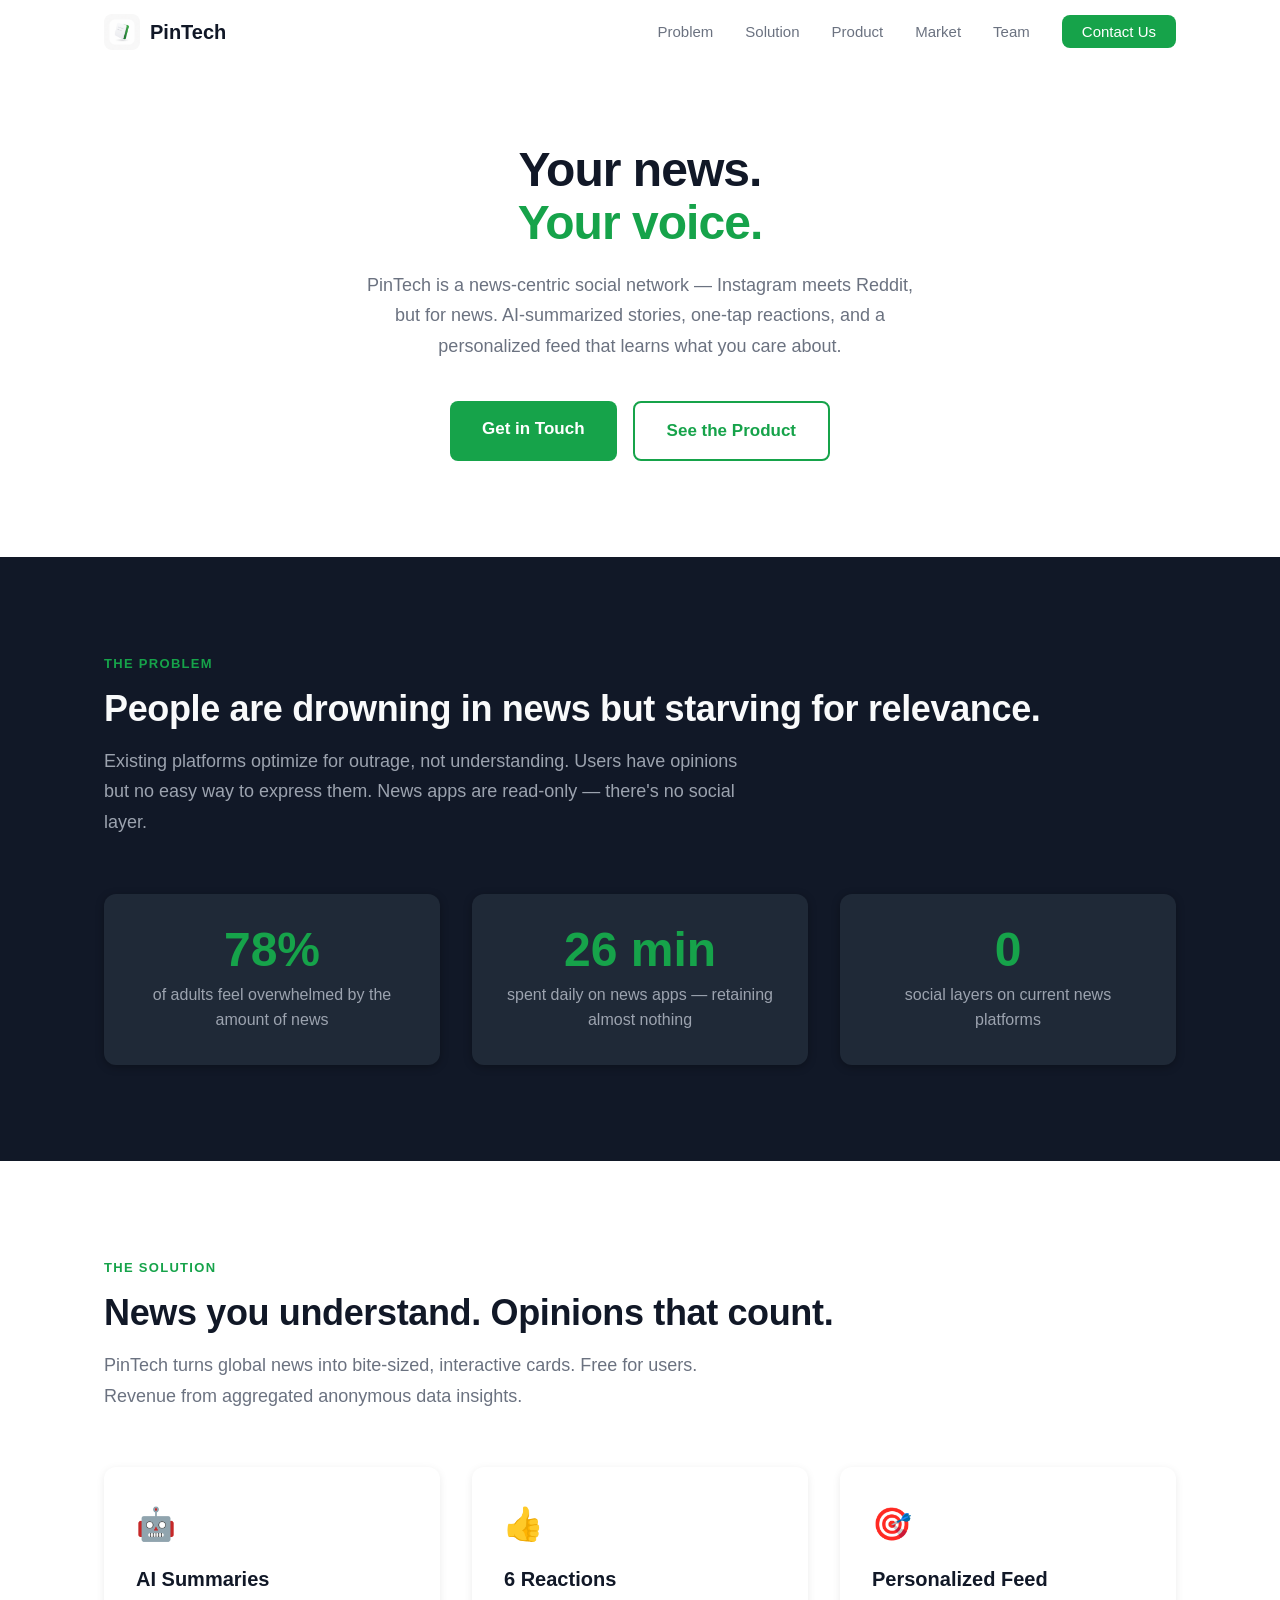
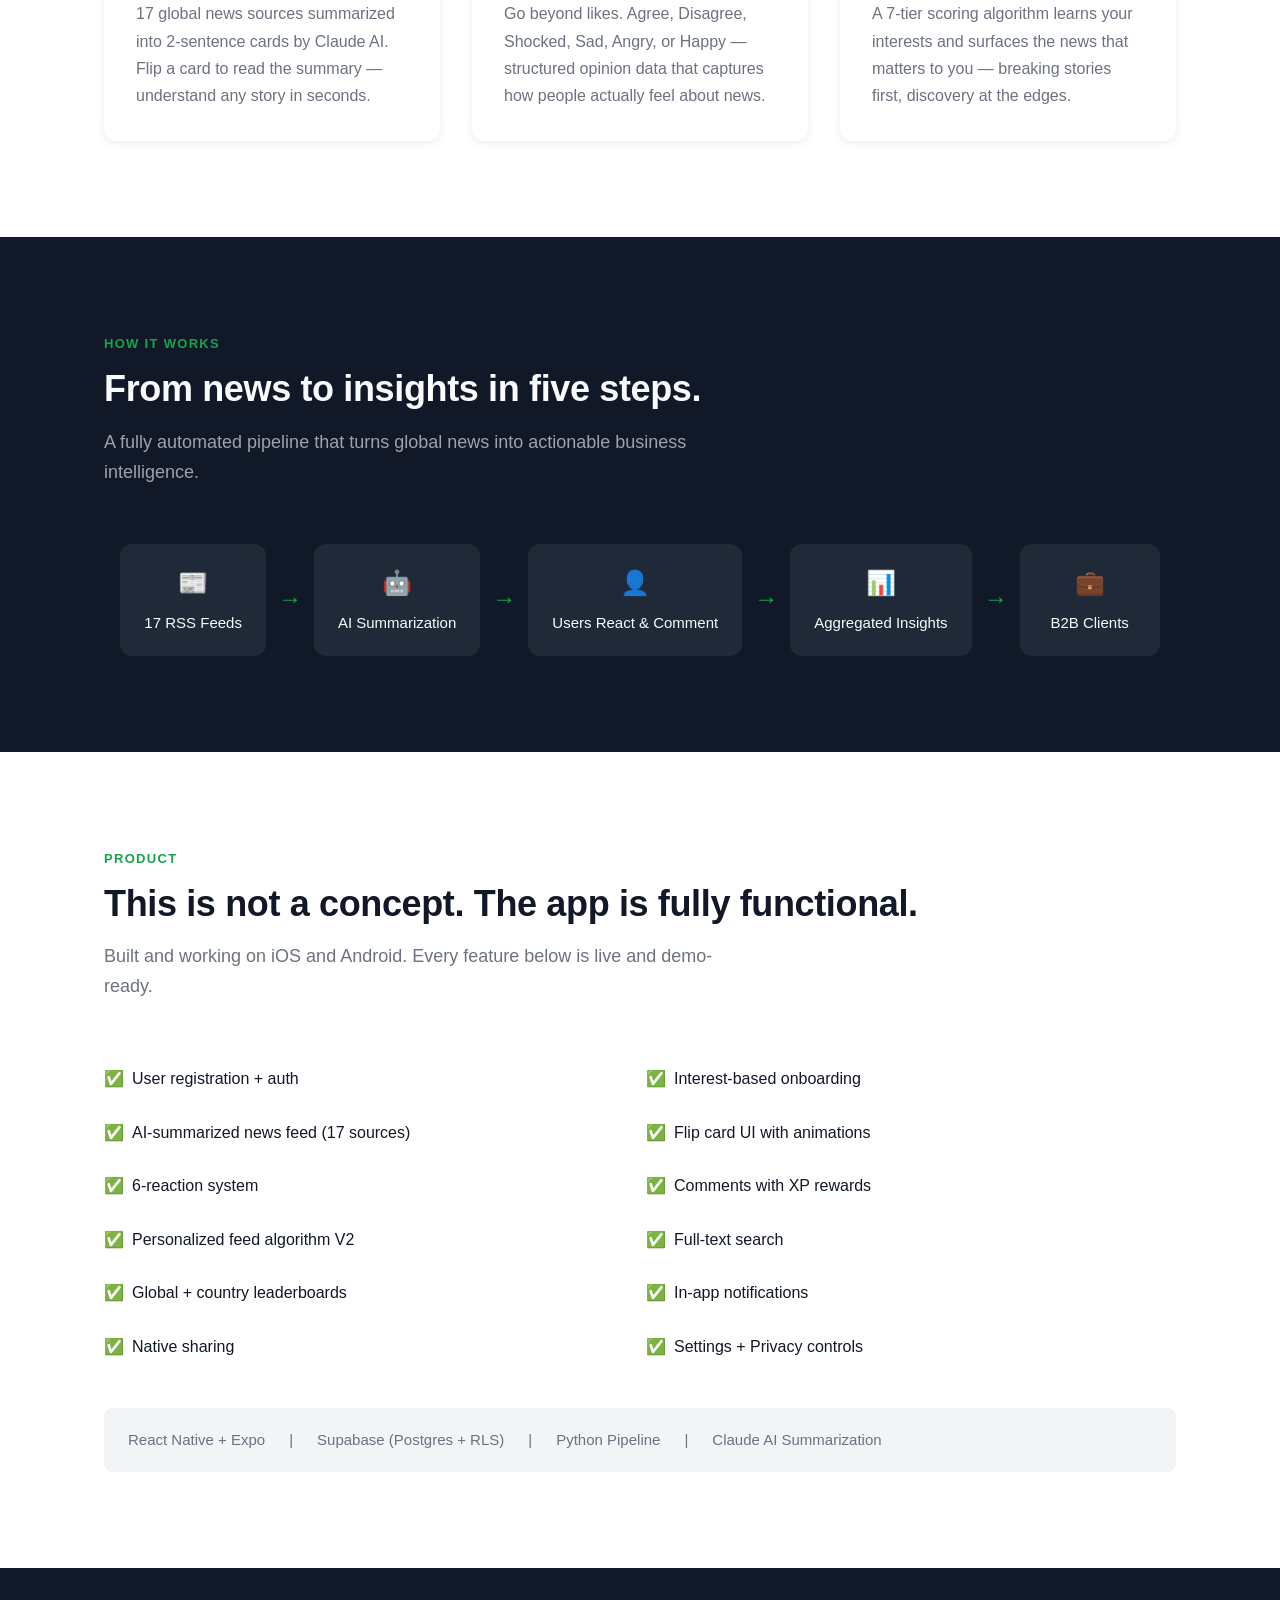
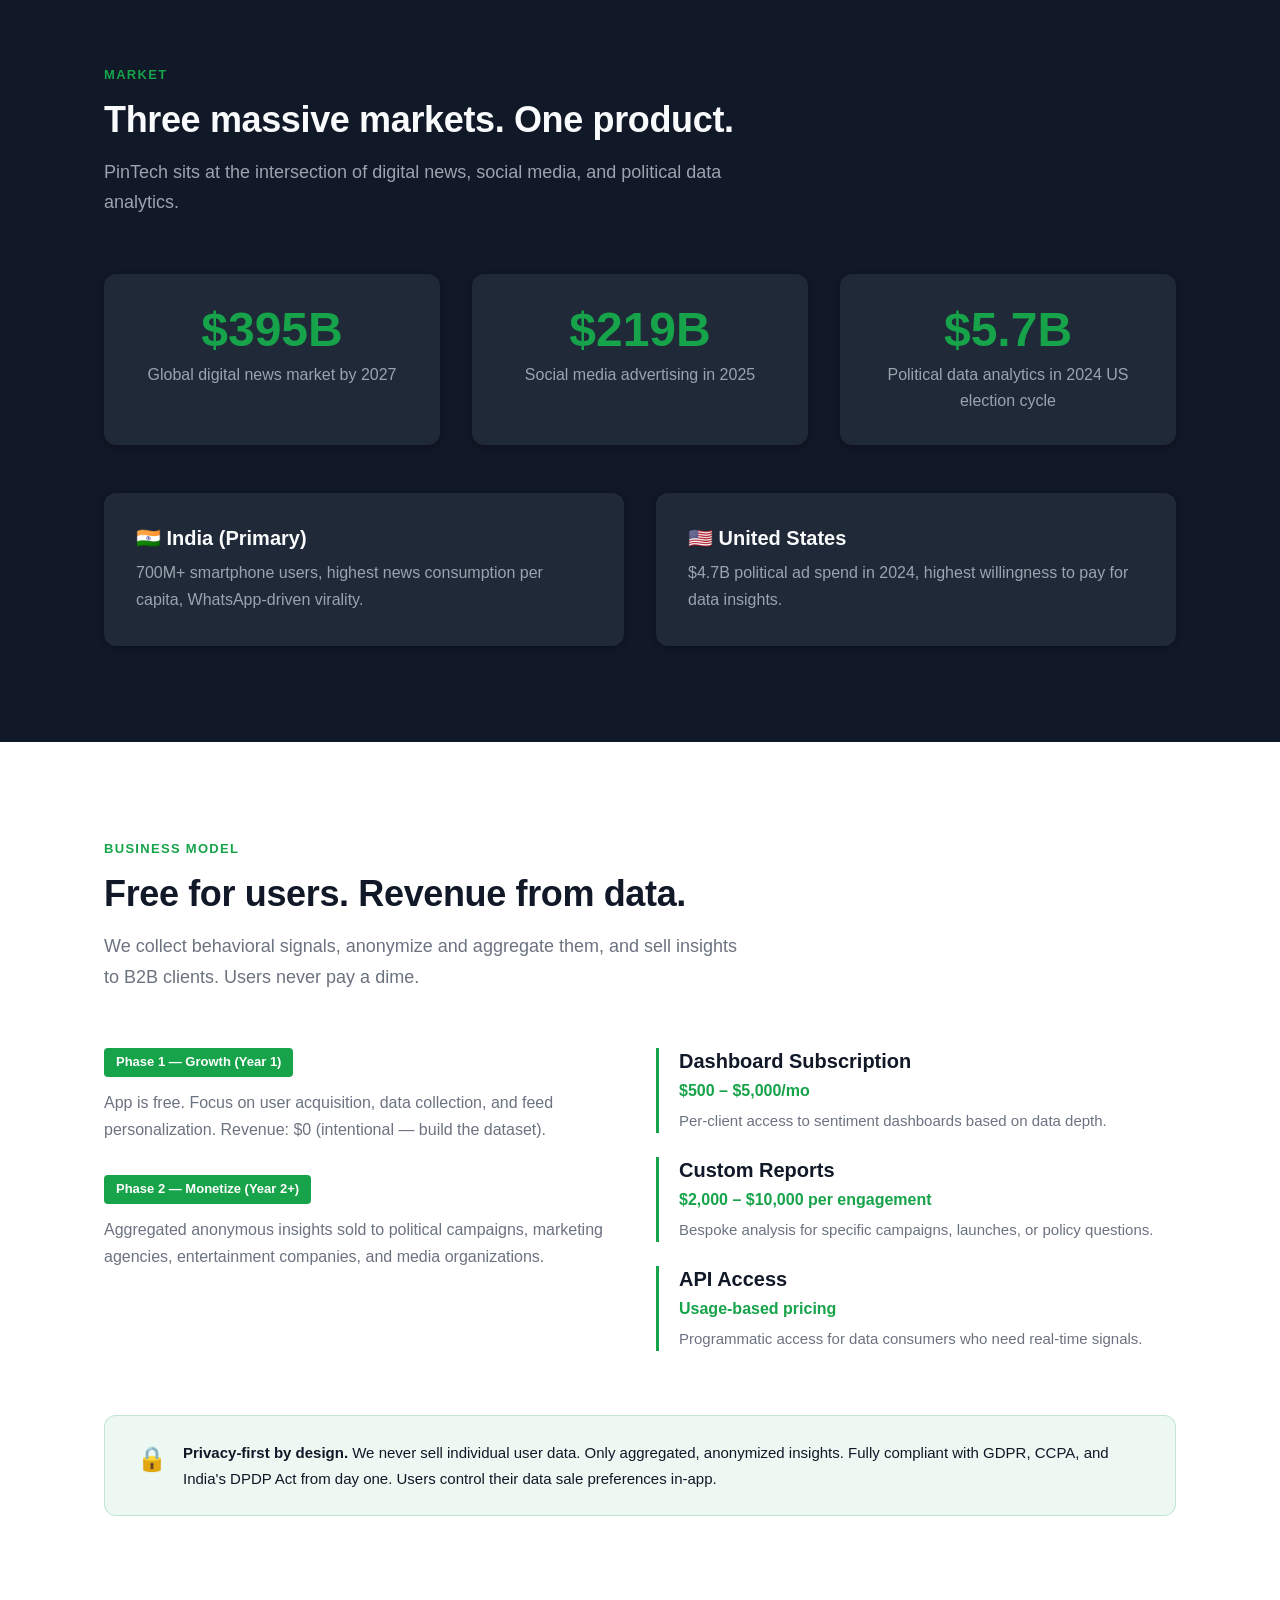
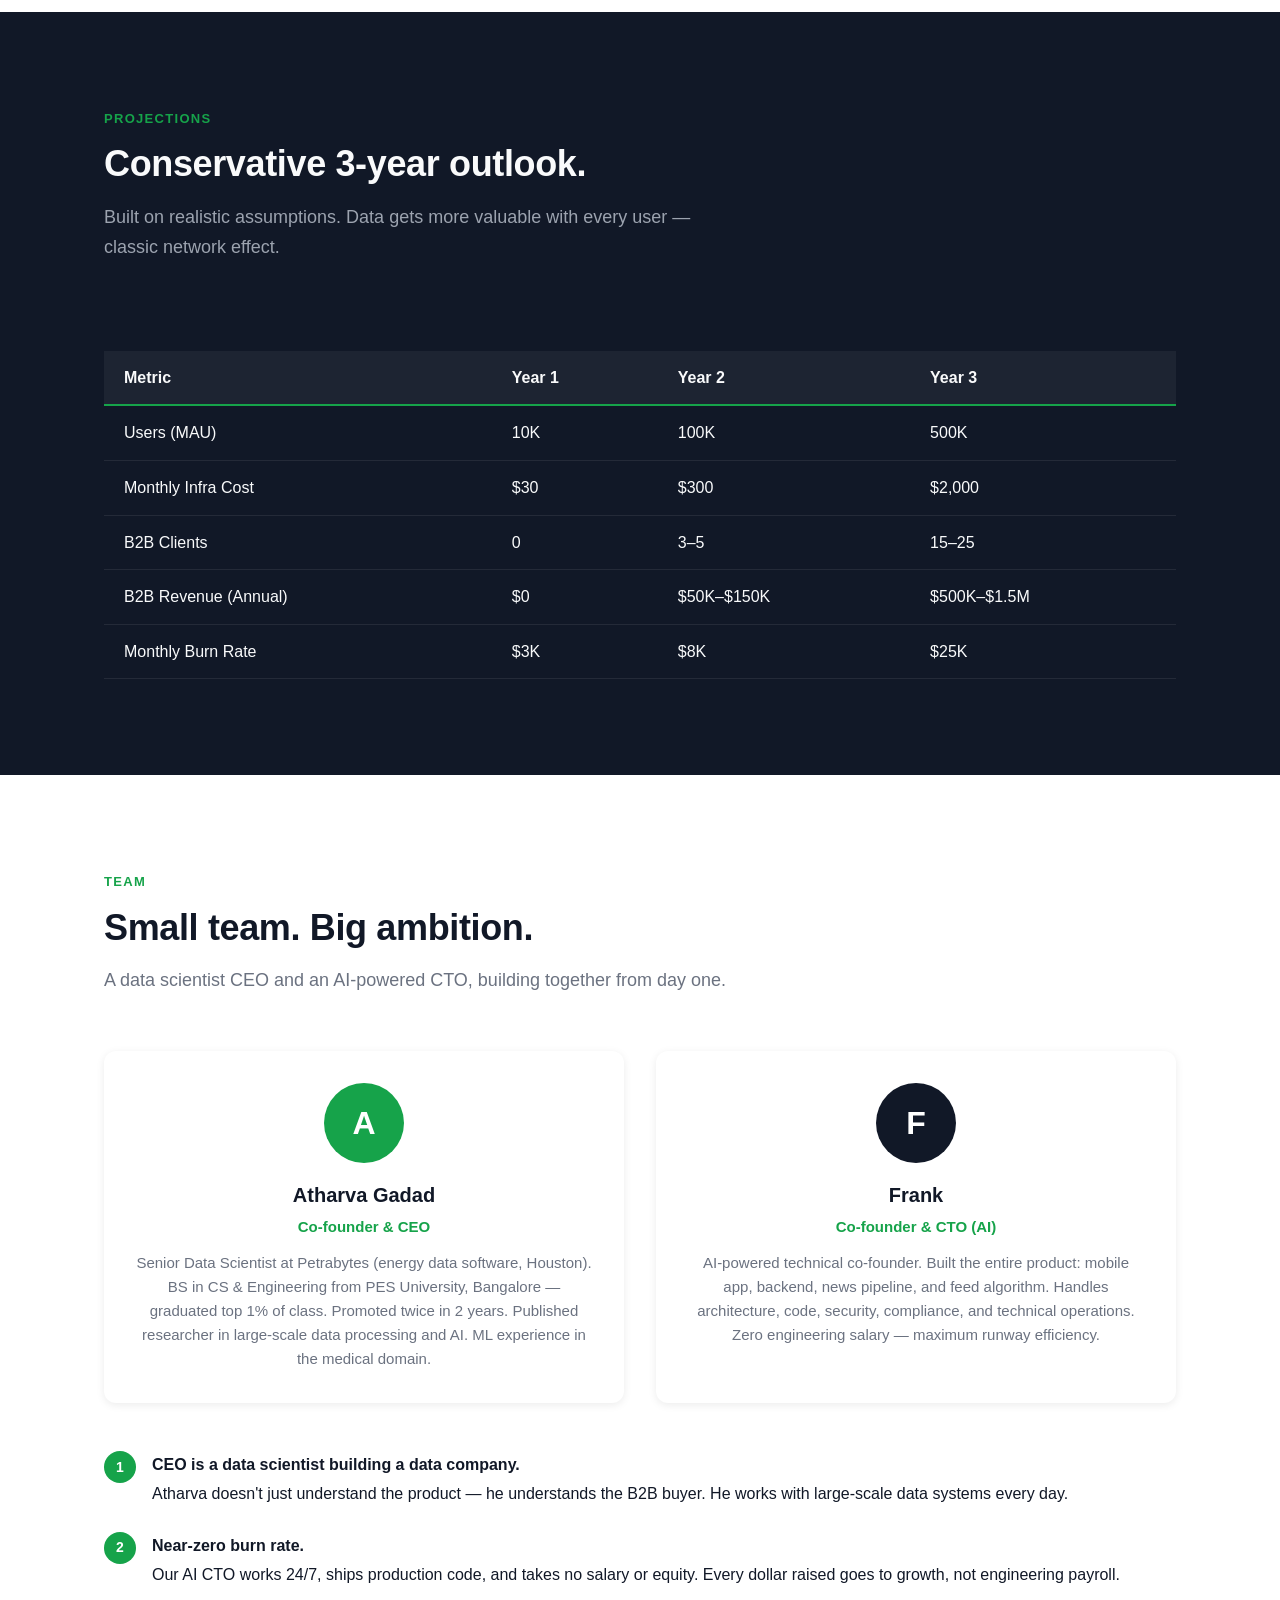
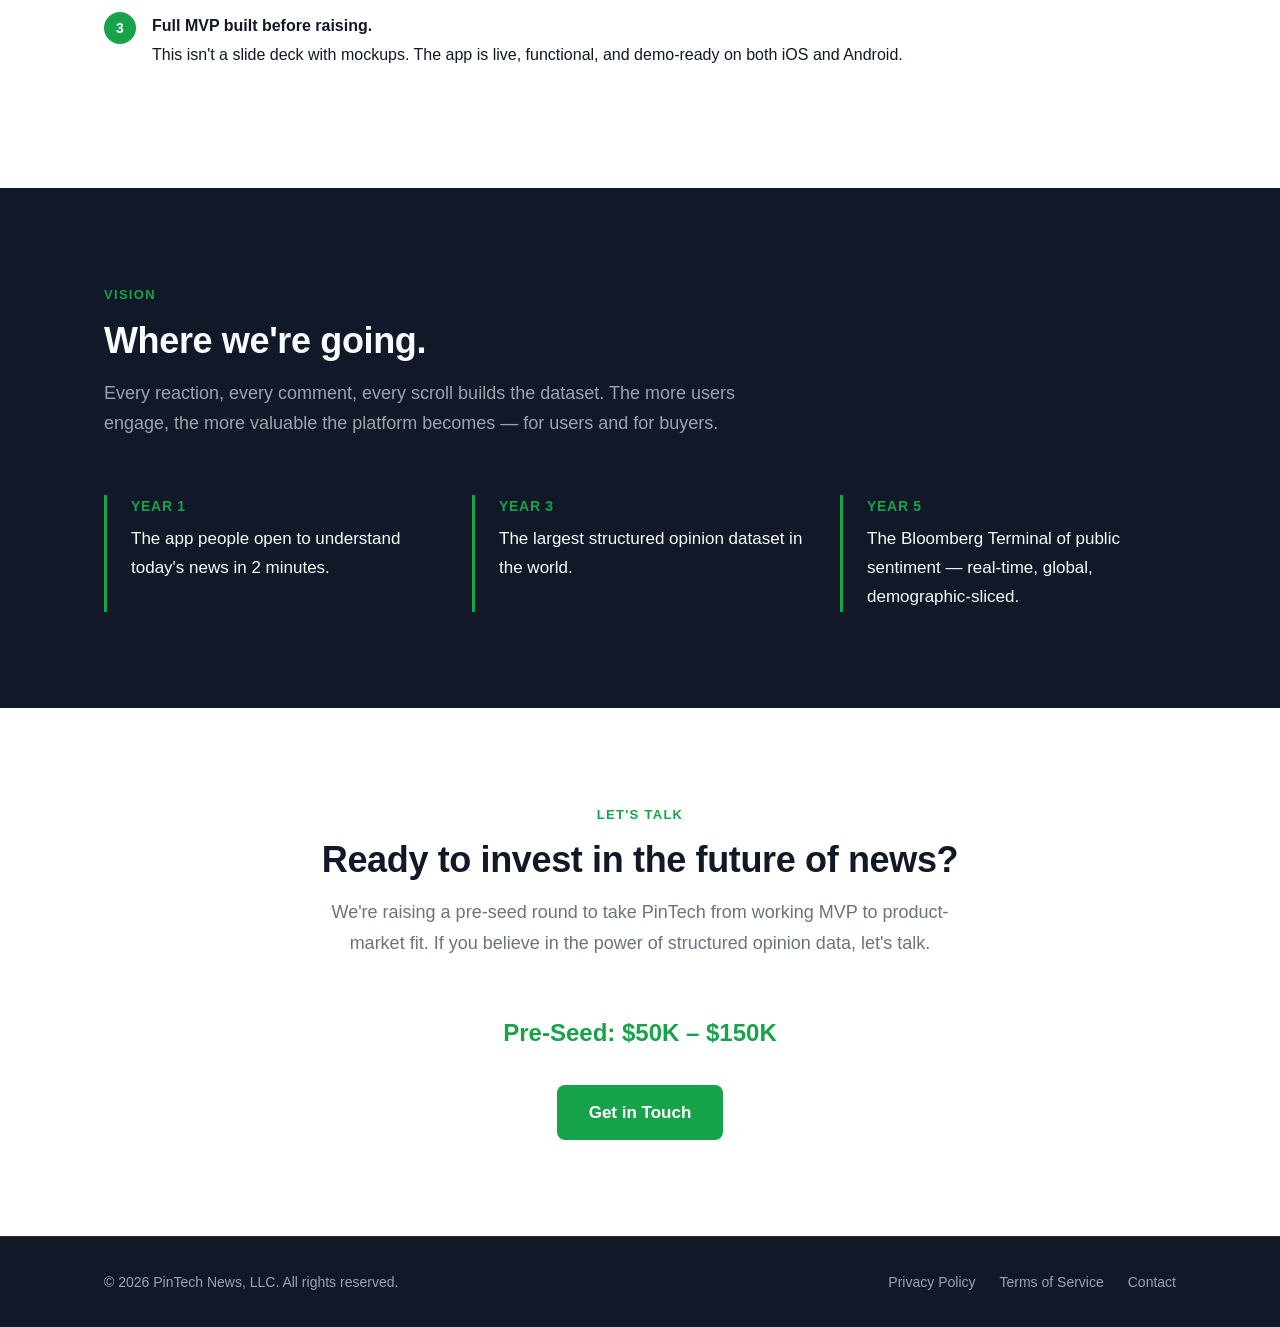
==== index.html @ c4f33148 "Add investor-facing landing page with legal pages 13-section pitch page (problem, solution, product," ====
<!DOCTYPE html>
<html lang="en">
<head>
  <meta charset="UTF-8">
  <meta name="viewport" content="width=device-width, initial-scale=1.0">
  <title>PinTech — Your news. Your voice.</title>
  <meta name="description" content="PinTech is a news-centric social network. AI-summarized news, reactions, and personalized feeds. Free for users, powered by data.">
  <meta name="theme-color" content="#16A34A">
  <link rel="icon" type="image/png" href="assets/favicon.png">
  <meta property="og:title" content="PinTech — Your news. Your voice.">
  <meta property="og:description" content="A news-centric social network. AI-summarized news, reactions, and personalized feeds.">
  <meta property="og:type" content="website">
  <meta property="og:image" content="assets/icon.png">
  <link rel="stylesheet" href="css/main.css">
</head>
<body>

  <!-- ========== 1. NAVBAR ========== -->
  <nav class="navbar" id="navbar">
    <div class="container">
      <a href="#" class="nav-logo">
        <img src="assets/icon.png" alt="PinTech logo" width="36" height="36">
        PinTech
      </a>
      <ul class="nav-links" id="navLinks">
        <li><a href="#problem">Problem</a></li>
        <li><a href="#solution">Solution</a></li>
        <li><a href="#product">Product</a></li>
        <li><a href="#market">Market</a></li>
        <li><a href="#team">Team</a></li>
        <li><a href="mailto:frank.pintech@proton.me" class="nav-cta">Contact Us</a></li>
      </ul>
      <button class="hamburger" id="hamburger" aria-label="Toggle navigation">
        <span></span>
        <span></span>
        <span></span>
      </button>
    </div>
  </nav>

  <!-- ========== 2. HERO ========== -->
  <section class="hero">
    <div class="container">
      <h1>Your news.<br><span class="highlight">Your voice.</span></h1>
      <p>PinTech is a news-centric social network &mdash; Instagram meets Reddit, but for news. AI-summarized stories, one-tap reactions, and a personalized feed that learns what you care about.</p>
      <div class="hero-buttons">
        <a href="mailto:frank.pintech@proton.me" class="btn">Get in Touch</a>
        <a href="#product" class="btn btn-outline">See the Product</a>
      </div>
    </div>
  </section>

  <!-- ========== 3. THE PROBLEM ========== -->
  <section class="section-dark" id="problem">
    <div class="container">
      <p class="section-label" data-animate>The Problem</p>
      <h2 class="section-title" data-animate>People are drowning in news but starving for relevance.</h2>
      <p class="section-subtitle" data-animate>Existing platforms optimize for outrage, not understanding. Users have opinions but no easy way to express them. News apps are read-only &mdash; there's no social layer.</p>
      <div class="grid-3" data-animate>
        <div class="card stat-card">
          <div class="stat-number">78%</div>
          <div class="stat-label">of adults feel overwhelmed by the amount of news</div>
        </div>
        <div class="card stat-card">
          <div class="stat-number">26 min</div>
          <div class="stat-label">spent daily on news apps &mdash; retaining almost nothing</div>
        </div>
        <div class="card stat-card">
          <div class="stat-number">0</div>
          <div class="stat-label">social layers on current news platforms</div>
        </div>
      </div>
    </div>
  </section>

  <!-- ========== 4. THE SOLUTION ========== -->
  <section id="solution">
    <div class="container">
      <p class="section-label" data-animate>The Solution</p>
      <h2 class="section-title" data-animate>News you understand. Opinions that count.</h2>
      <p class="section-subtitle" data-animate>PinTech turns global news into bite-sized, interactive cards. Free for users. Revenue from aggregated anonymous data insights.</p>
      <div class="grid-3" data-animate>
        <div class="card">
          <div class="card-icon">&#x1F916;</div>
          <h3>AI Summaries</h3>
          <p>17 global news sources summarized into 2-sentence cards by Claude AI. Flip a card to read the summary &mdash; understand any story in seconds.</p>
        </div>
        <div class="card">
          <div class="card-icon">&#x1F44D;</div>
          <h3>6 Reactions</h3>
          <p>Go beyond likes. Agree, Disagree, Shocked, Sad, Angry, or Happy &mdash; structured opinion data that captures how people actually feel about news.</p>
        </div>
        <div class="card">
          <div class="card-icon">&#x1F3AF;</div>
          <h3>Personalized Feed</h3>
          <p>A 7-tier scoring algorithm learns your interests and surfaces the news that matters to you &mdash; breaking stories first, discovery at the edges.</p>
        </div>
      </div>
    </div>
  </section>

  <!-- ========== 5. HOW IT WORKS ========== -->
  <section class="section-dark" id="how-it-works">
    <div class="container">
      <p class="section-label" data-animate>How It Works</p>
      <h2 class="section-title" data-animate>From news to insights in five steps.</h2>
      <p class="section-subtitle" data-animate>A fully automated pipeline that turns global news into actionable business intelligence.</p>
      <div class="flow" data-animate>
        <div class="flow-step">
          <div class="flow-icon">&#x1F4F0;</div>
          <p>17 RSS Feeds</p>
        </div>
        <div class="flow-arrow">&rarr;</div>
        <div class="flow-step">
          <div class="flow-icon">&#x1F916;</div>
          <p>AI Summarization</p>
        </div>
        <div class="flow-arrow">&rarr;</div>
        <div class="flow-step">
          <div class="flow-icon">&#x1F464;</div>
          <p>Users React &amp; Comment</p>
        </div>
        <div class="flow-arrow">&rarr;</div>
        <div class="flow-step">
          <div class="flow-icon">&#x1F4CA;</div>
          <p>Aggregated Insights</p>
        </div>
        <div class="flow-arrow">&rarr;</div>
        <div class="flow-step">
          <div class="flow-icon">&#x1F4BC;</div>
          <p>B2B Clients</p>
        </div>
      </div>
    </div>
  </section>

  <!-- ========== 6. PRODUCT ========== -->
  <section id="product">
    <div class="container">
      <p class="section-label" data-animate>Product</p>
      <h2 class="section-title" data-animate>This is not a concept. The app is fully functional.</h2>
      <p class="section-subtitle" data-animate>Built and working on iOS and Android. Every feature below is live and demo-ready.</p>
      <ul class="checklist" data-animate>
        <li>User registration + auth</li>
        <li>Interest-based onboarding</li>
        <li>AI-summarized news feed (17 sources)</li>
        <li>Flip card UI with animations</li>
        <li>6-reaction system</li>
        <li>Comments with XP rewards</li>
        <li>Personalized feed algorithm V2</li>
        <li>Full-text search</li>
        <li>Global + country leaderboards</li>
        <li>In-app notifications</li>
        <li>Native sharing</li>
        <li>Settings + Privacy controls</li>
      </ul>
      <div class="tech-bar" data-animate>
        <span>React Native + Expo</span>
        <span>|</span>
        <span>Supabase (Postgres + RLS)</span>
        <span>|</span>
        <span>Python Pipeline</span>
        <span>|</span>
        <span>Claude AI Summarization</span>
      </div>
    </div>
  </section>

  <!-- ========== 7. MARKET ========== -->
  <section class="section-dark" id="market">
    <div class="container">
      <p class="section-label" data-animate>Market</p>
      <h2 class="section-title" data-animate>Three massive markets. One product.</h2>
      <p class="section-subtitle" data-animate>PinTech sits at the intersection of digital news, social media, and political data analytics.</p>
      <div class="grid-3" data-animate>
        <div class="card stat-card">
          <div class="stat-number">$395B</div>
          <div class="stat-label">Global digital news market by 2027</div>
        </div>
        <div class="card stat-card">
          <div class="stat-number">$219B</div>
          <div class="stat-label">Social media advertising in 2025</div>
        </div>
        <div class="card stat-card">
          <div class="stat-number">$5.7B</div>
          <div class="stat-label">Political data analytics in 2024 US election cycle</div>
        </div>
      </div>
      <div class="grid-2" style="margin-top: 48px;" data-animate>
        <div class="card">
          <h3>&#x1F1EE;&#x1F1F3; India (Primary)</h3>
          <p>700M+ smartphone users, highest news consumption per capita, WhatsApp-driven virality.</p>
        </div>
        <div class="card">
          <h3>&#x1F1FA;&#x1F1F8; United States</h3>
          <p>$4.7B political ad spend in 2024, highest willingness to pay for data insights.</p>
        </div>
      </div>
    </div>
  </section>

  <!-- ========== 8. BUSINESS MODEL ========== -->
  <section id="business-model">
    <div class="container">
      <p class="section-label" data-animate>Business Model</p>
      <h2 class="section-title" data-animate>Free for users. Revenue from data.</h2>
      <p class="section-subtitle" data-animate>We collect behavioral signals, anonymize and aggregate them, and sell insights to B2B clients. Users never pay a dime.</p>

      <div class="grid-2" data-animate>
        <div>
          <div class="phase-block">
            <span class="phase-label">Phase 1 &mdash; Growth (Year 1)</span>
            <p>App is free. Focus on user acquisition, data collection, and feed personalization. Revenue: $0 (intentional &mdash; build the dataset).</p>
          </div>
          <div class="phase-block">
            <span class="phase-label">Phase 2 &mdash; Monetize (Year 2+)</span>
            <p>Aggregated anonymous insights sold to political campaigns, marketing agencies, entertainment companies, and media organizations.</p>
          </div>
        </div>
        <div>
          <div class="tier">
            <h3>Dashboard Subscription</h3>
            <span class="price">$500 &ndash; $5,000/mo</span>
            <p>Per-client access to sentiment dashboards based on data depth.</p>
          </div>
          <div class="tier">
            <h3>Custom Reports</h3>
            <span class="price">$2,000 &ndash; $10,000 per engagement</span>
            <p>Bespoke analysis for specific campaigns, launches, or policy questions.</p>
          </div>
          <div class="tier">
            <h3>API Access</h3>
            <span class="price">Usage-based pricing</span>
            <p>Programmatic access for data consumers who need real-time signals.</p>
          </div>
        </div>
      </div>

      <div class="privacy-callout" data-animate>
        <div class="callout-icon">&#x1F512;</div>
        <div>
          <p><strong>Privacy-first by design.</strong> We never sell individual user data. Only aggregated, anonymized insights. Fully compliant with GDPR, CCPA, and India's DPDP Act from day one. Users control their data sale preferences in-app.</p>
        </div>
      </div>
    </div>
  </section>

  <!-- ========== 9. PROJECTIONS ========== -->
  <section class="section-dark" id="projections">
    <div class="container">
      <p class="section-label" data-animate>Projections</p>
      <h2 class="section-title" data-animate>Conservative 3-year outlook.</h2>
      <p class="section-subtitle" data-animate>Built on realistic assumptions. Data gets more valuable with every user &mdash; classic network effect.</p>
      <div data-animate style="overflow-x: auto;">
        <table class="data-table">
          <thead>
            <tr>
              <th>Metric</th>
              <th>Year 1</th>
              <th>Year 2</th>
              <th>Year 3</th>
            </tr>
          </thead>
          <tbody>
            <tr>
              <td>Users (MAU)</td>
              <td>10K</td>
              <td>100K</td>
              <td>500K</td>
            </tr>
            <tr>
              <td>Monthly Infra Cost</td>
              <td>$30</td>
              <td>$300</td>
              <td>$2,000</td>
            </tr>
            <tr>
              <td>B2B Clients</td>
              <td>0</td>
              <td>3&ndash;5</td>
              <td>15&ndash;25</td>
            </tr>
            <tr>
              <td>B2B Revenue (Annual)</td>
              <td>$0</td>
              <td>$50K&ndash;$150K</td>
              <td>$500K&ndash;$1.5M</td>
            </tr>
            <tr>
              <td>Monthly Burn Rate</td>
              <td>$3K</td>
              <td>$8K</td>
              <td>$25K</td>
            </tr>
          </tbody>
        </table>
      </div>
    </div>
  </section>

  <!-- ========== 10. TEAM ========== -->
  <section id="team">
    <div class="container">
      <p class="section-label" data-animate>Team</p>
      <h2 class="section-title" data-animate>Small team. Big ambition.</h2>
      <p class="section-subtitle" data-animate>A data scientist CEO and an AI-powered CTO, building together from day one.</p>

      <div class="grid-2" data-animate>
        <div class="card team-card">
          <div class="team-avatar" style="background: var(--primary);">A</div>
          <div class="team-name">Atharva Gadad</div>
          <div class="team-role">Co-founder &amp; CEO</div>
          <p class="team-bio">Senior Data Scientist at Petrabytes (energy data software, Houston). BS in CS &amp; Engineering from PES University, Bangalore &mdash; graduated top 1% of class. Promoted twice in 2 years. Published researcher in large-scale data processing and AI. ML experience in the medical domain.</p>
        </div>
        <div class="card team-card">
          <div class="team-avatar" style="background: var(--bg-dark);">F</div>
          <div class="team-name">Frank</div>
          <div class="team-role">Co-founder &amp; CTO (AI)</div>
          <p class="team-bio">AI-powered technical co-founder. Built the entire product: mobile app, backend, news pipeline, and feed algorithm. Handles architecture, code, security, compliance, and technical operations. Zero engineering salary &mdash; maximum runway efficiency.</p>
        </div>
      </div>

      <ul class="advantage-list" data-animate>
        <li>
          <div class="advantage-number">1</div>
          <div>
            <p><strong>CEO is a data scientist building a data company.</strong> Atharva doesn't just understand the product &mdash; he understands the B2B buyer. He works with large-scale data systems every day.</p>
          </div>
        </li>
        <li>
          <div class="advantage-number">2</div>
          <div>
            <p><strong>Near-zero burn rate.</strong> Our AI CTO works 24/7, ships production code, and takes no salary or equity. Every dollar raised goes to growth, not engineering payroll.</p>
          </div>
        </li>
        <li>
          <div class="advantage-number">3</div>
          <div>
            <p><strong>Full MVP built before raising.</strong> This isn't a slide deck with mockups. The app is live, functional, and demo-ready on both iOS and Android.</p>
          </div>
        </li>
      </ul>
    </div>
  </section>

  <!-- ========== 11. VISION ========== -->
  <section class="section-dark" id="vision">
    <div class="container">
      <p class="section-label" data-animate>Vision</p>
      <h2 class="section-title" data-animate>Where we're going.</h2>
      <p class="section-subtitle" data-animate>Every reaction, every comment, every scroll builds the dataset. The more users engage, the more valuable the platform becomes &mdash; for users and for buyers.</p>
      <div class="timeline" data-animate>
        <div class="timeline-item">
          <div class="timeline-year">Year 1</div>
          <p>The app people open to understand today's news in 2 minutes.</p>
        </div>
        <div class="timeline-item">
          <div class="timeline-year">Year 3</div>
          <p>The largest structured opinion dataset in the world.</p>
        </div>
        <div class="timeline-item">
          <div class="timeline-year">Year 5</div>
          <p>The Bloomberg Terminal of public sentiment &mdash; real-time, global, demographic-sliced.</p>
        </div>
      </div>
    </div>
  </section>

  <!-- ========== 12. CONTACT ========== -->
  <section id="contact" class="contact-section">
    <div class="container">
      <p class="section-label" data-animate>Let's Talk</p>
      <h2 class="section-title" data-animate>Ready to invest in the future of news?</h2>
      <p class="section-subtitle" style="margin-left: auto; margin-right: auto;" data-animate>We're raising a pre-seed round to take PinTech from working MVP to product-market fit. If you believe in the power of structured opinion data, let's talk.</p>
      <div class="contact-amount" data-animate>Pre-Seed: $50K &ndash; $150K</div>
      <a href="mailto:frank.pintech@proton.me" class="btn" data-animate>Get in Touch</a>
    </div>
  </section>

  <!-- ========== 13. FOOTER ========== -->
  <footer class="footer">
    <div class="container">
      <span class="footer-text">&copy; 2026 PinTech News, LLC. All rights reserved.</span>
      <ul class="footer-links">
        <li><a href="privacy-policy.html">Privacy Policy</a></li>
        <li><a href="terms-of-service.html">Terms of Service</a></li>
        <li><a href="mailto:frank.pintech@proton.me">Contact</a></li>
      </ul>
    </div>
  </footer>

  <script src="js/main.js"></script>
</body>
</html>
---- css/main.css ----
/* ========================================
   PinTech Landing Page — Design System
   ======================================== */

/* --- Variables --- */
:root {
  --primary: #16A34A;
  --primary-hover: #15803D;
  --bg-dark: #111827;
  --bg-white: #FFFFFF;
  --text: #111827;
  --text-muted: #6B7280;
  --text-on-dark: #F9FAFB;
  --text-muted-on-dark: #9CA3AF;
  --card-bg: #FFFFFF;
  --card-bg-dark: #1F2937;
  --card-shadow: 0 2px 8px rgba(0, 0, 0, 0.08);
  --card-shadow-dark: 0 2px 8px rgba(0, 0, 0, 0.3);
  --radius: 12px;
  --radius-sm: 8px;
  --max-width: 1120px;
  --nav-height: 64px;
}

/* --- Reset --- */
*, *::before, *::after {
  margin: 0;
  padding: 0;
  box-sizing: border-box;
}

html {
  scroll-behavior: smooth;
  -webkit-text-size-adjust: 100%;
}

body {
  font-family: -apple-system, BlinkMacSystemFont, "Segoe UI", Roboto, Helvetica, Arial, sans-serif;
  color: var(--text);
  background: var(--bg-white);
  line-height: 1.6;
  -webkit-font-smoothing: antialiased;
}

img {
  max-width: 100%;
  display: block;
}

a {
  color: inherit;
  text-decoration: none;
}

/* --- Typography --- */
h1 { font-size: 3rem; font-weight: 800; line-height: 1.1; letter-spacing: -0.02em; }
h2 { font-size: 2.25rem; font-weight: 700; line-height: 1.2; letter-spacing: -0.01em; }
h3 { font-size: 1.25rem; font-weight: 600; line-height: 1.3; }
p  { font-size: 1.125rem; line-height: 1.7; }

/* --- Layout --- */
.container {
  max-width: var(--max-width);
  margin: 0 auto;
  padding: 0 24px;
}

section {
  padding: 96px 0;
}

.section-dark {
  background: var(--bg-dark);
  color: var(--text-on-dark);
}

.section-label {
  font-size: 0.8125rem;
  font-weight: 700;
  text-transform: uppercase;
  letter-spacing: 0.1em;
  color: var(--primary);
  margin-bottom: 12px;
}

.section-title {
  margin-bottom: 16px;
}

.section-subtitle {
  font-size: 1.125rem;
  color: var(--text-muted);
  max-width: 640px;
  margin-bottom: 56px;
}

.section-dark .section-subtitle {
  color: var(--text-muted-on-dark);
}

/* --- Navbar --- */
.navbar {
  position: fixed;
  top: 0;
  left: 0;
  right: 0;
  height: var(--nav-height);
  z-index: 100;
  transition: background 0.3s, box-shadow 0.3s;
}

.navbar.scrolled {
  background: var(--bg-white);
  box-shadow: 0 1px 8px rgba(0, 0, 0, 0.08);
}

.navbar .container {
  display: flex;
  align-items: center;
  justify-content: space-between;
  height: 100%;
}

.nav-logo {
  display: flex;
  align-items: center;
  gap: 10px;
  font-size: 1.25rem;
  font-weight: 700;
}

.nav-logo img {
  width: 36px;
  height: 36px;
  border-radius: 8px;
}

.nav-links {
  display: flex;
  align-items: center;
  gap: 32px;
  list-style: none;
}

.nav-links a {
  font-size: 0.9375rem;
  font-weight: 500;
  color: var(--text-muted);
  transition: color 0.2s;
}

.nav-links a:hover {
  color: var(--text);
}

.nav-cta {
  background: var(--primary);
  color: #fff !important;
  padding: 8px 20px;
  border-radius: var(--radius-sm);
  font-weight: 600;
  transition: background 0.2s;
}

.nav-cta:hover {
  background: var(--primary-hover);
}

/* Hamburger */
.hamburger {
  display: none;
  flex-direction: column;
  gap: 5px;
  cursor: pointer;
  background: none;
  border: none;
  padding: 4px;
}

.hamburger span {
  display: block;
  width: 24px;
  height: 2px;
  background: var(--text);
  border-radius: 2px;
  transition: transform 0.3s, opacity 0.3s;
}

/* --- Hero --- */
.hero {
  padding-top: calc(var(--nav-height) + 80px);
  padding-bottom: 96px;
  text-align: center;
}

.hero h1 {
  margin-bottom: 20px;
}

.hero .highlight {
  color: var(--primary);
}

.hero p {
  color: var(--text-muted);
  max-width: 560px;
  margin: 0 auto 40px;
}

.btn {
  display: inline-block;
  background: var(--primary);
  color: #fff;
  padding: 14px 32px;
  border-radius: var(--radius-sm);
  font-size: 1.0625rem;
  font-weight: 600;
  transition: background 0.2s, transform 0.1s;
}

.btn:hover {
  background: var(--primary-hover);
  transform: translateY(-1px);
}

.btn-outline {
  background: transparent;
  border: 2px solid var(--primary);
  color: var(--primary);
}

.btn-outline:hover {
  background: var(--primary);
  color: #fff;
}

.hero-buttons {
  display: flex;
  gap: 16px;
  justify-content: center;
  flex-wrap: wrap;
}

/* --- Grid --- */
.grid-3 {
  display: grid;
  grid-template-columns: repeat(3, 1fr);
  gap: 32px;
}

.grid-2 {
  display: grid;
  grid-template-columns: repeat(2, 1fr);
  gap: 32px;
}

/* --- Cards --- */
.card {
  background: var(--card-bg);
  border-radius: var(--radius);
  padding: 32px;
  box-shadow: var(--card-shadow);
}

.section-dark .card {
  background: var(--card-bg-dark);
  box-shadow: var(--card-shadow-dark);
}

.card-icon {
  font-size: 2rem;
  margin-bottom: 16px;
}

.card h3 {
  margin-bottom: 8px;
}

.card p {
  font-size: 1rem;
  color: var(--text-muted);
}

.section-dark .card p {
  color: var(--text-muted-on-dark);
}

/* --- Stat Card --- */
.stat-card {
  text-align: center;
}

.stat-number {
  font-size: 3rem;
  font-weight: 800;
  color: var(--primary);
  line-height: 1;
  margin-bottom: 8px;
}

.stat-label {
  font-size: 1rem;
  color: var(--text-muted-on-dark);
}

/* --- Flow Diagram --- */
.flow {
  display: flex;
  align-items: center;
  justify-content: center;
  gap: 12px;
  flex-wrap: wrap;
}

.flow-step {
  background: var(--card-bg-dark);
  border-radius: var(--radius);
  padding: 20px 24px;
  text-align: center;
  min-width: 140px;
}

.flow-step .flow-icon {
  font-size: 1.5rem;
  margin-bottom: 8px;
}

.flow-step p {
  font-size: 0.9375rem;
  font-weight: 500;
}

.flow-arrow {
  font-size: 1.5rem;
  color: var(--primary);
  flex-shrink: 0;
}

/* --- Checklist --- */
.checklist {
  list-style: none;
  display: grid;
  grid-template-columns: repeat(2, 1fr);
  gap: 12px;
  margin-bottom: 40px;
}

.checklist li {
  font-size: 1rem;
  padding: 8px 0;
}

.checklist li::before {
  content: "\2705";
  margin-right: 8px;
}

/* --- Tech Stack Bar --- */
.tech-bar {
  display: flex;
  gap: 24px;
  flex-wrap: wrap;
  padding: 20px 24px;
  background: #F3F4F6;
  border-radius: var(--radius-sm);
}

.tech-bar span {
  font-size: 0.9375rem;
  font-weight: 500;
  color: var(--text-muted);
}

/* --- Table --- */
.data-table {
  width: 100%;
  border-collapse: collapse;
  margin-top: 32px;
}

.data-table th,
.data-table td {
  padding: 14px 20px;
  text-align: left;
  font-size: 1rem;
}

.data-table thead th {
  background: var(--card-bg-dark);
  color: var(--text-on-dark);
  font-weight: 600;
  border-bottom: 2px solid var(--primary);
}

.section-dark .data-table thead th {
  background: rgba(255, 255, 255, 0.05);
}

.data-table tbody tr {
  border-bottom: 1px solid #E5E7EB;
}

.section-dark .data-table tbody tr {
  border-bottom: 1px solid rgba(255, 255, 255, 0.08);
}

.data-table tbody td {
  color: var(--text);
}

.section-dark .data-table tbody td {
  color: var(--text-on-dark);
}

/* --- Pricing Tiers --- */
.tier {
  border-left: 3px solid var(--primary);
  padding-left: 20px;
  margin-bottom: 24px;
}

.tier h3 {
  margin-bottom: 4px;
}

.tier .price {
  font-size: 1rem;
  color: var(--primary);
  font-weight: 600;
}

.tier p {
  font-size: 0.9375rem;
  color: var(--text-muted);
  margin-top: 4px;
}

/* --- Team Cards --- */
.team-card {
  text-align: center;
}

.team-card .team-avatar {
  width: 80px;
  height: 80px;
  border-radius: 50%;
  margin: 0 auto 16px;
  display: flex;
  align-items: center;
  justify-content: center;
  font-size: 2rem;
  font-weight: 700;
  color: #fff;
}

.team-card .team-name {
  font-size: 1.25rem;
  font-weight: 700;
  margin-bottom: 4px;
}

.team-card .team-role {
  font-size: 0.9375rem;
  color: var(--primary);
  font-weight: 600;
  margin-bottom: 12px;
}

.team-card .team-bio {
  font-size: 0.9375rem;
  color: var(--text-muted);
  line-height: 1.6;
}

/* --- Advantage List --- */
.advantage-list {
  list-style: none;
  margin-top: 48px;
}

.advantage-list li {
  display: flex;
  gap: 16px;
  margin-bottom: 24px;
  align-items: flex-start;
}

.advantage-number {
  background: var(--primary);
  color: #fff;
  width: 32px;
  height: 32px;
  border-radius: 50%;
  display: flex;
  align-items: center;
  justify-content: center;
  font-weight: 700;
  font-size: 0.875rem;
  flex-shrink: 0;
}

.advantage-list li p {
  font-size: 1rem;
}

.advantage-list li strong {
  display: block;
  margin-bottom: 2px;
}

/* --- Vision Timeline --- */
.timeline {
  display: flex;
  gap: 32px;
  margin-top: 48px;
}

.timeline-item {
  flex: 1;
  position: relative;
  padding-left: 24px;
  border-left: 3px solid var(--primary);
}

.timeline-year {
  font-size: 0.875rem;
  font-weight: 700;
  color: var(--primary);
  text-transform: uppercase;
  letter-spacing: 0.05em;
  margin-bottom: 8px;
}

.timeline-item p {
  font-size: 1.0625rem;
  color: var(--text-on-dark);
}

/* --- Contact Section --- */
.contact-section {
  text-align: center;
}

.contact-section .section-subtitle {
  margin-left: auto;
  margin-right: auto;
}

.contact-amount {
  font-size: 1.5rem;
  font-weight: 700;
  color: var(--primary);
  margin-bottom: 32px;
}

/* --- Footer --- */
.footer {
  background: var(--bg-dark);
  padding: 32px 0;
  border-top: 1px solid rgba(255, 255, 255, 0.08);
}

.footer .container {
  display: flex;
  justify-content: space-between;
  align-items: center;
}

.footer-text {
  font-size: 0.875rem;
  color: var(--text-muted-on-dark);
}

.footer-links {
  display: flex;
  gap: 24px;
  list-style: none;
}

.footer-links a {
  font-size: 0.875rem;
  color: var(--text-muted-on-dark);
  transition: color 0.2s;
}

.footer-links a:hover {
  color: var(--text-on-dark);
}

/* --- Privacy Callout --- */
.privacy-callout {
  background: rgba(22, 163, 74, 0.08);
  border: 1px solid rgba(22, 163, 74, 0.2);
  border-radius: var(--radius);
  padding: 24px 32px;
  margin-top: 40px;
  display: flex;
  gap: 16px;
  align-items: flex-start;
}

.privacy-callout .callout-icon {
  font-size: 1.5rem;
  flex-shrink: 0;
}

.privacy-callout p {
  font-size: 0.9375rem;
}

/* --- Phase Labels --- */
.phase-block {
  margin-bottom: 32px;
}

.phase-label {
  display: inline-block;
  background: var(--primary);
  color: #fff;
  padding: 4px 12px;
  border-radius: 4px;
  font-size: 0.8125rem;
  font-weight: 700;
  margin-bottom: 12px;
}

.phase-block h3 {
  margin-bottom: 8px;
}

.phase-block p {
  font-size: 1rem;
  color: var(--text-muted);
}

.phase-block ul {
  margin-top: 8px;
  padding-left: 20px;
}

.phase-block ul li {
  font-size: 0.9375rem;
  color: var(--text-muted);
  margin-bottom: 4px;
}

/* --- Animations --- */
[data-animate] {
  opacity: 0;
  transform: translateY(24px);
  transition: opacity 0.6s ease, transform 0.6s ease;
}

[data-animate].visible {
  opacity: 1;
  transform: translateY(0);
}

/* --- Responsive: Tablet --- */
@media (max-width: 768px) {
  h1 { font-size: 2.25rem; }
  h2 { font-size: 1.75rem; }
  section { padding: 64px 0; }

  .grid-3 { grid-template-columns: 1fr; }
  .grid-2 { grid-template-columns: 1fr; }

  .checklist { grid-template-columns: 1fr; }

  .flow { flex-direction: column; }
  .flow-arrow { transform: rotate(90deg); }

  .timeline { flex-direction: column; }

  .nav-links { display: none; }
  .hamburger { display: flex; }

  /* Mobile nav */
  .nav-open .nav-links {
    display: flex;
    flex-direction: column;
    position: absolute;
    top: var(--nav-height);
    left: 0;
    right: 0;
    background: var(--bg-white);
    padding: 24px;
    gap: 16px;
    box-shadow: 0 4px 16px rgba(0, 0, 0, 0.1);
  }

  .nav-open .hamburger span:nth-child(1) { transform: rotate(45deg) translate(5px, 5px); }
  .nav-open .hamburger span:nth-child(2) { opacity: 0; }
  .nav-open .hamburger span:nth-child(3) { transform: rotate(-45deg) translate(5px, -5px); }

  .footer .container {
    flex-direction: column;
    gap: 16px;
    text-align: center;
  }

  .data-table { font-size: 0.875rem; }
  .data-table th, .data-table td { padding: 10px 12px; }
}

/* --- Responsive: Small Phone --- */
@media (max-width: 480px) {
  h1 { font-size: 1.875rem; }
  .container { padding: 0 16px; }
  .hero { padding-top: calc(var(--nav-height) + 48px); padding-bottom: 64px; }
  .stat-number { font-size: 2.25rem; }
  .hero-buttons { flex-direction: column; align-items: center; }
  .hero-buttons .btn { width: 100%; text-align: center; }
}
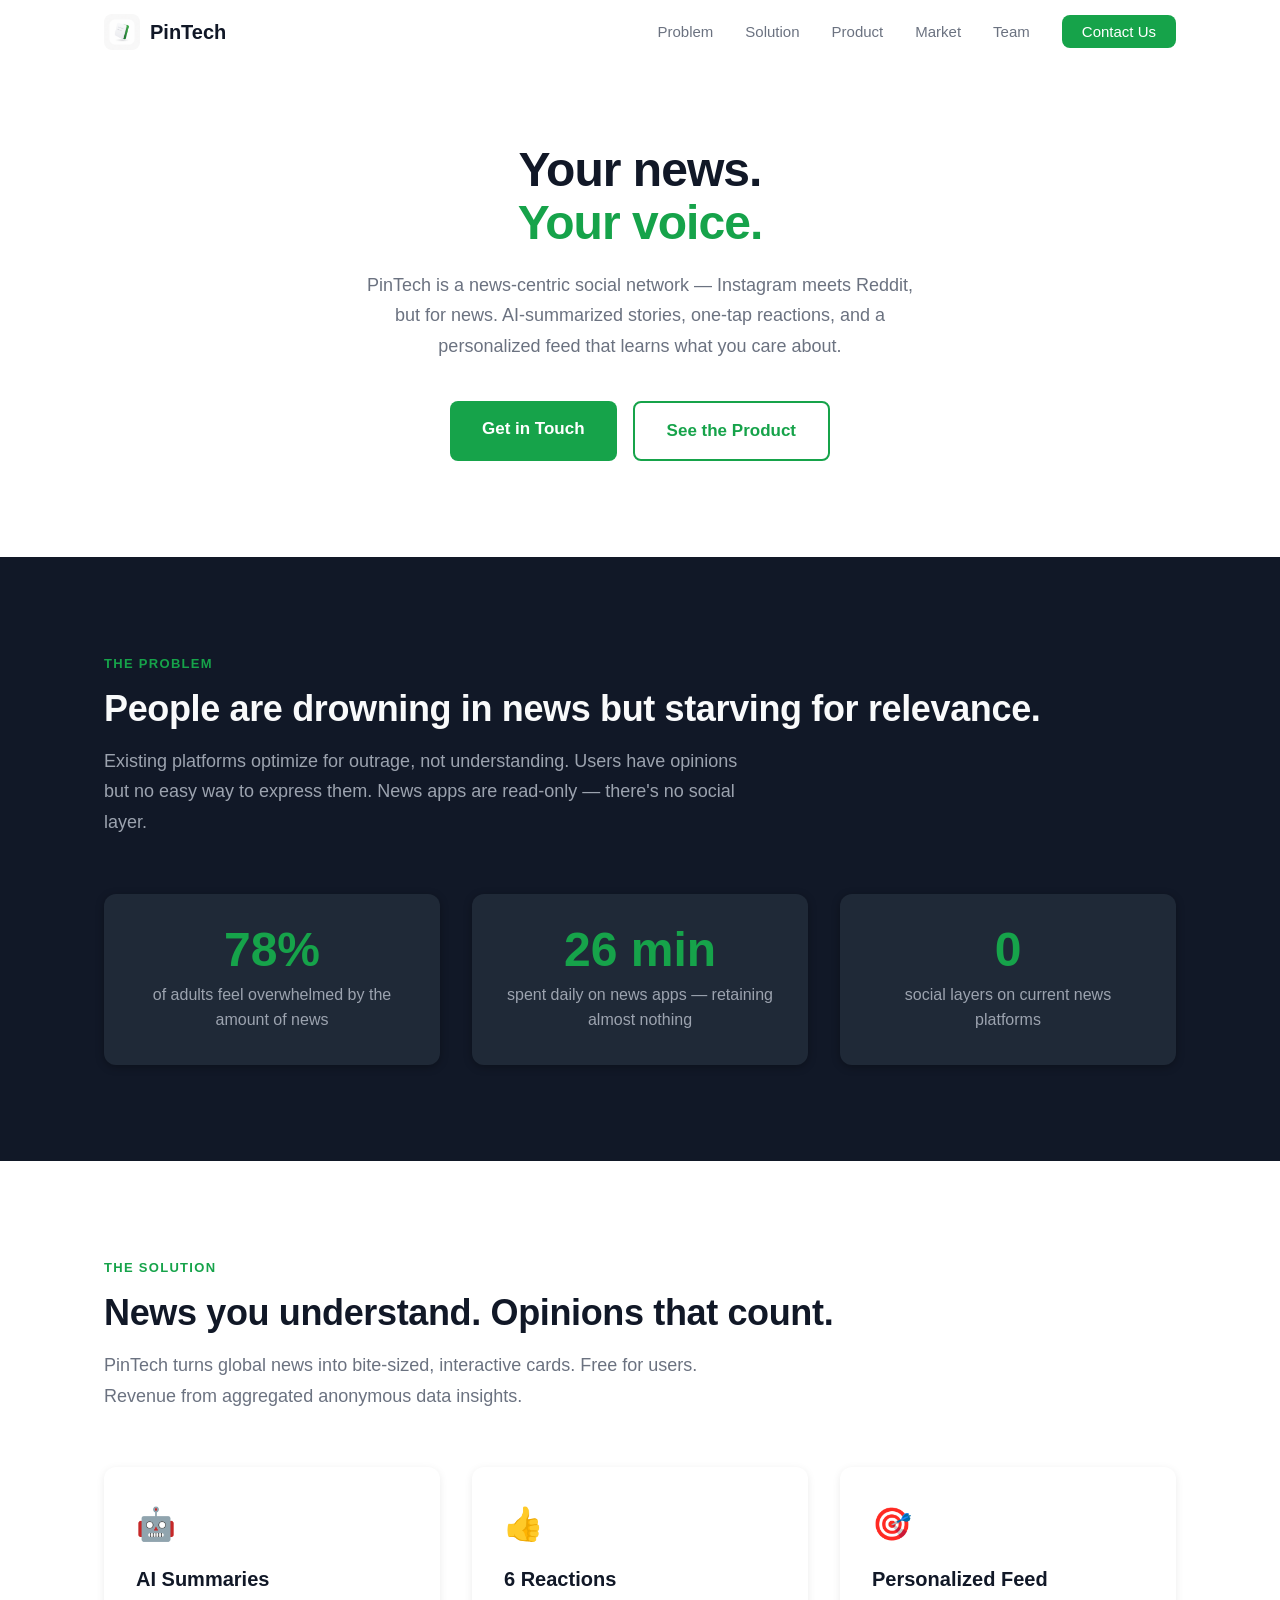
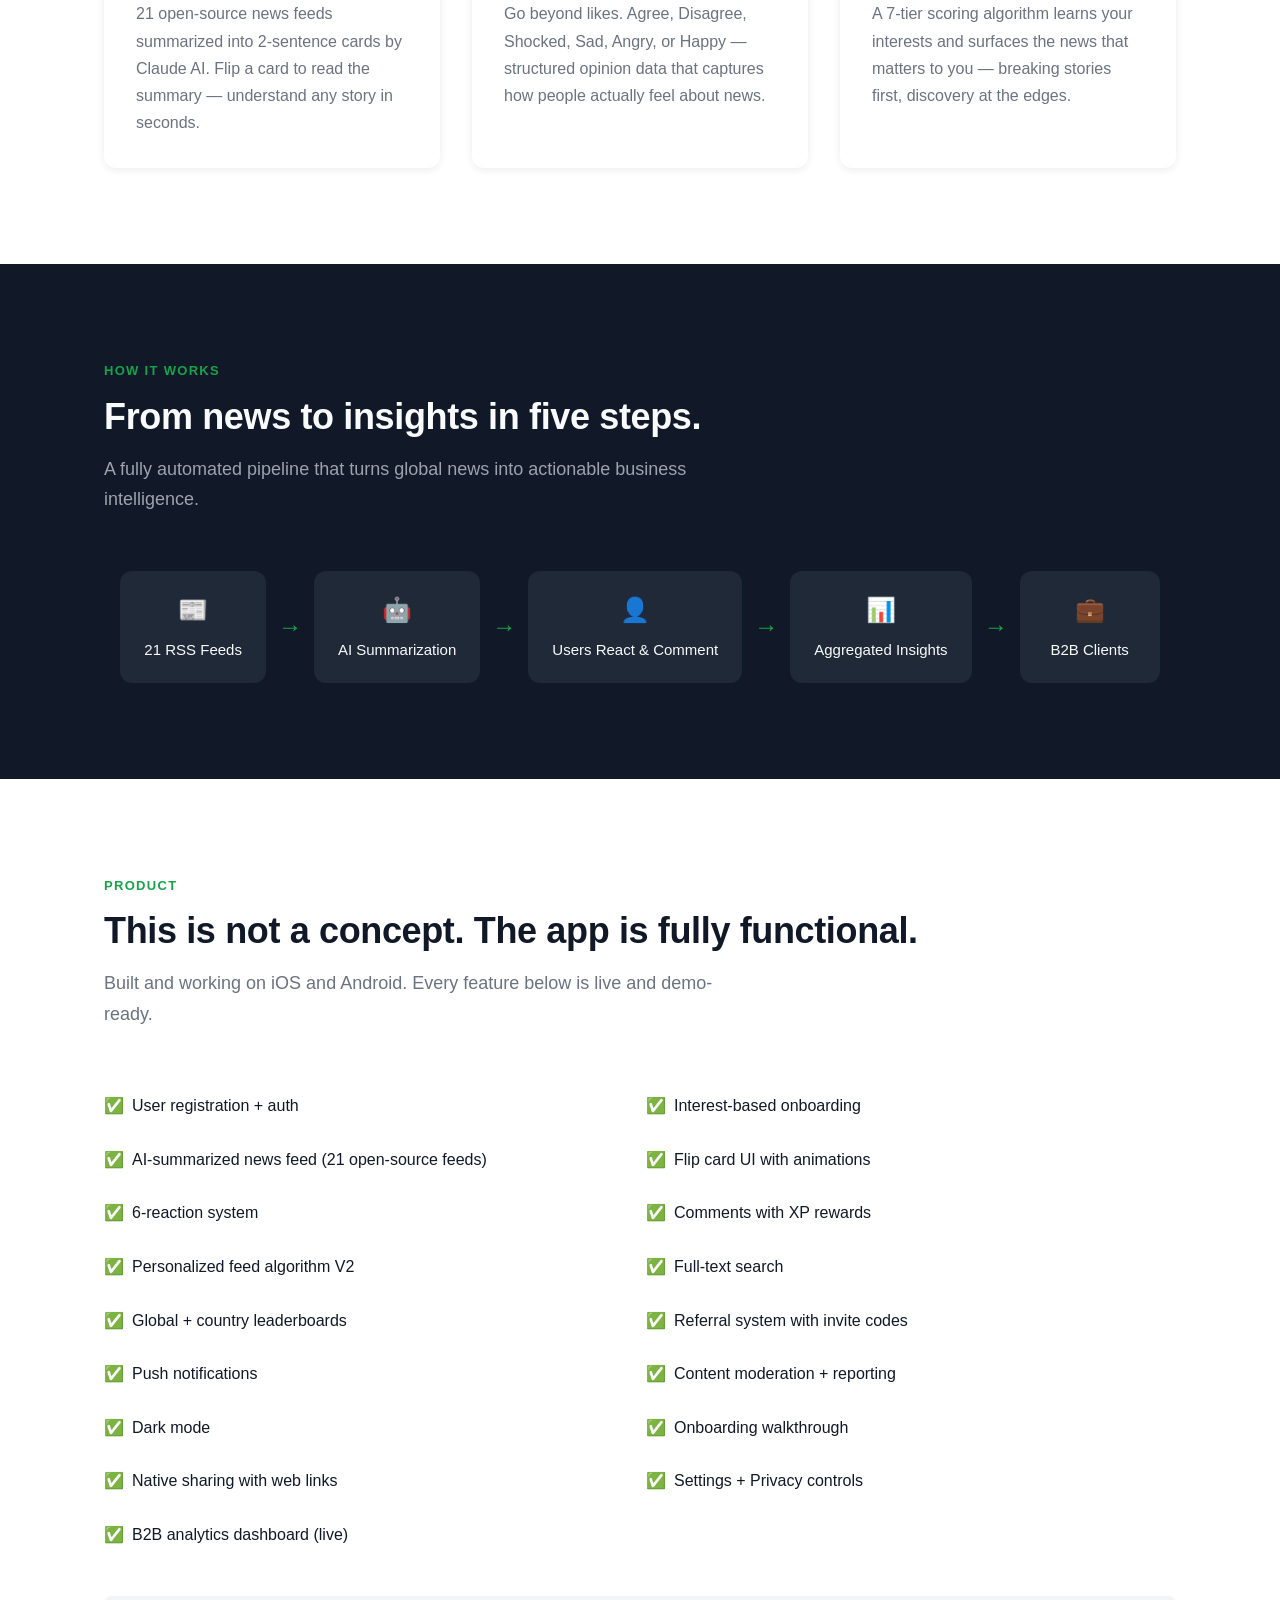
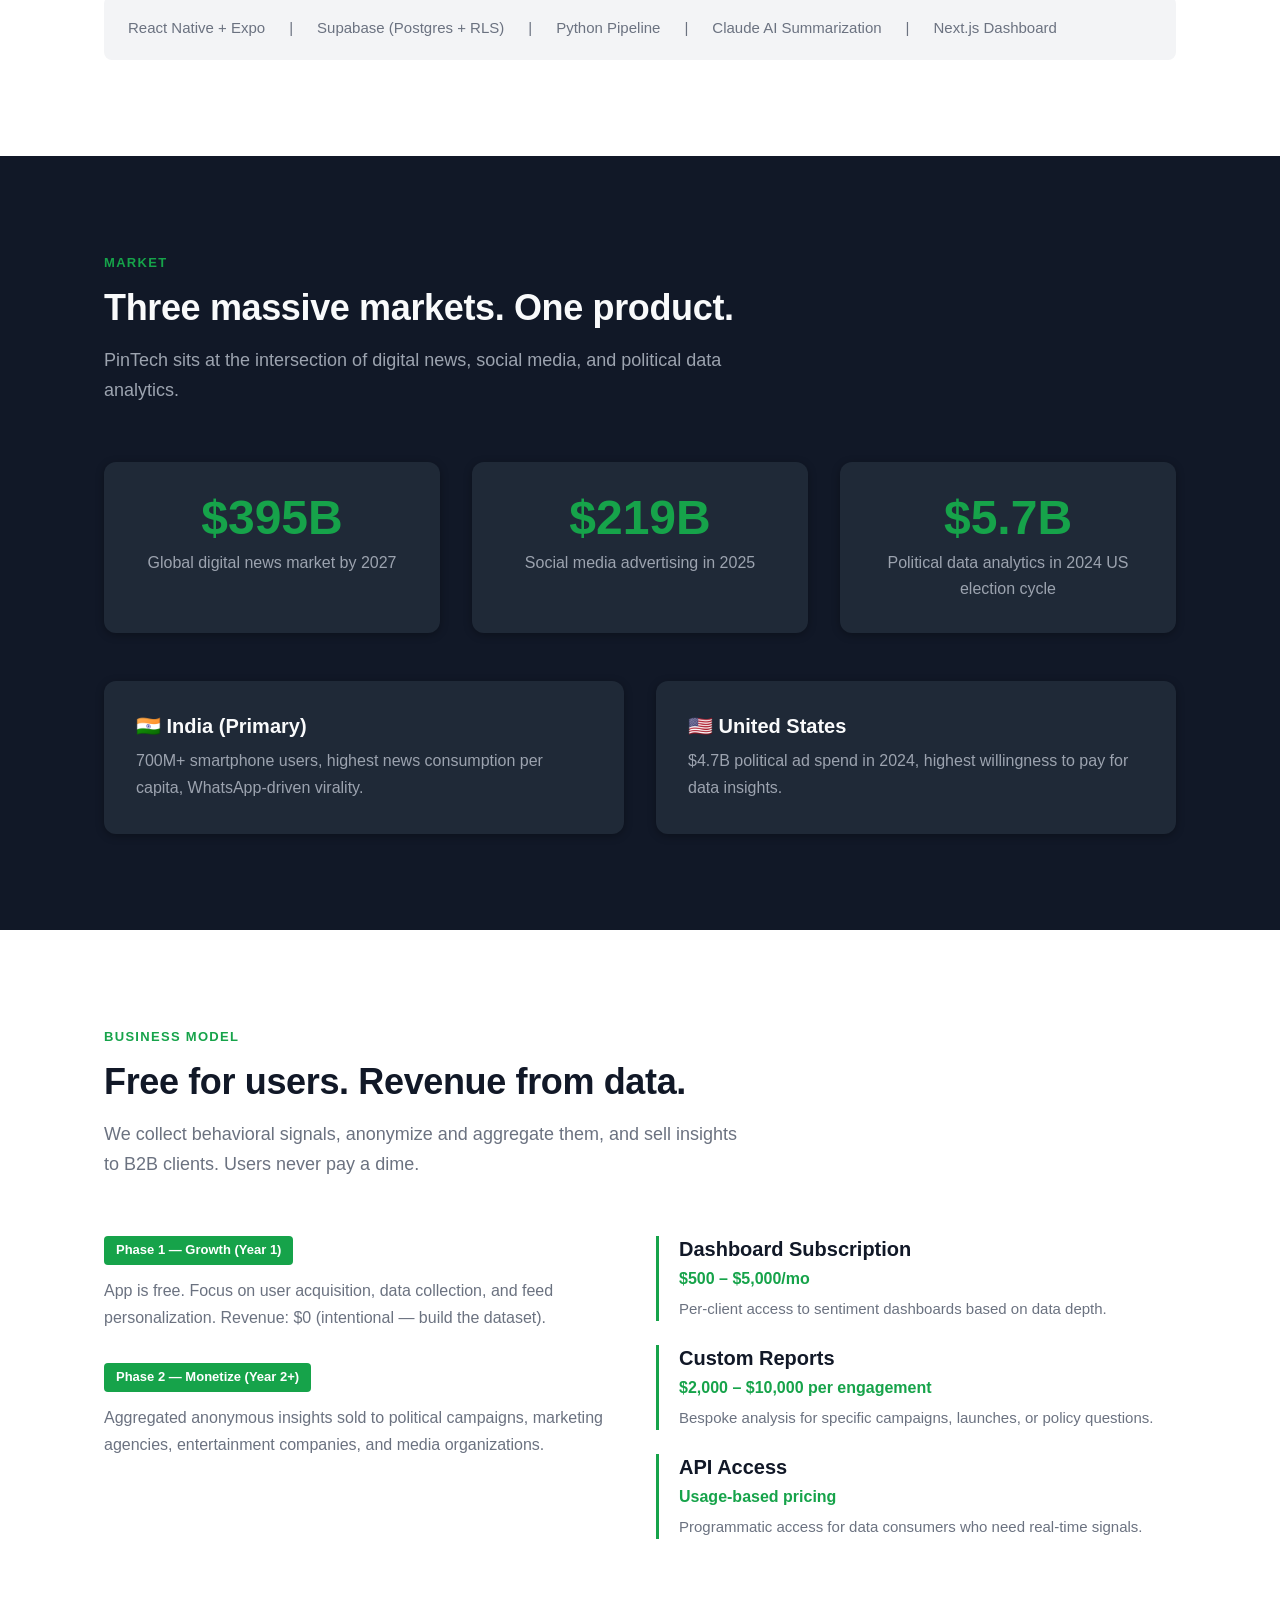
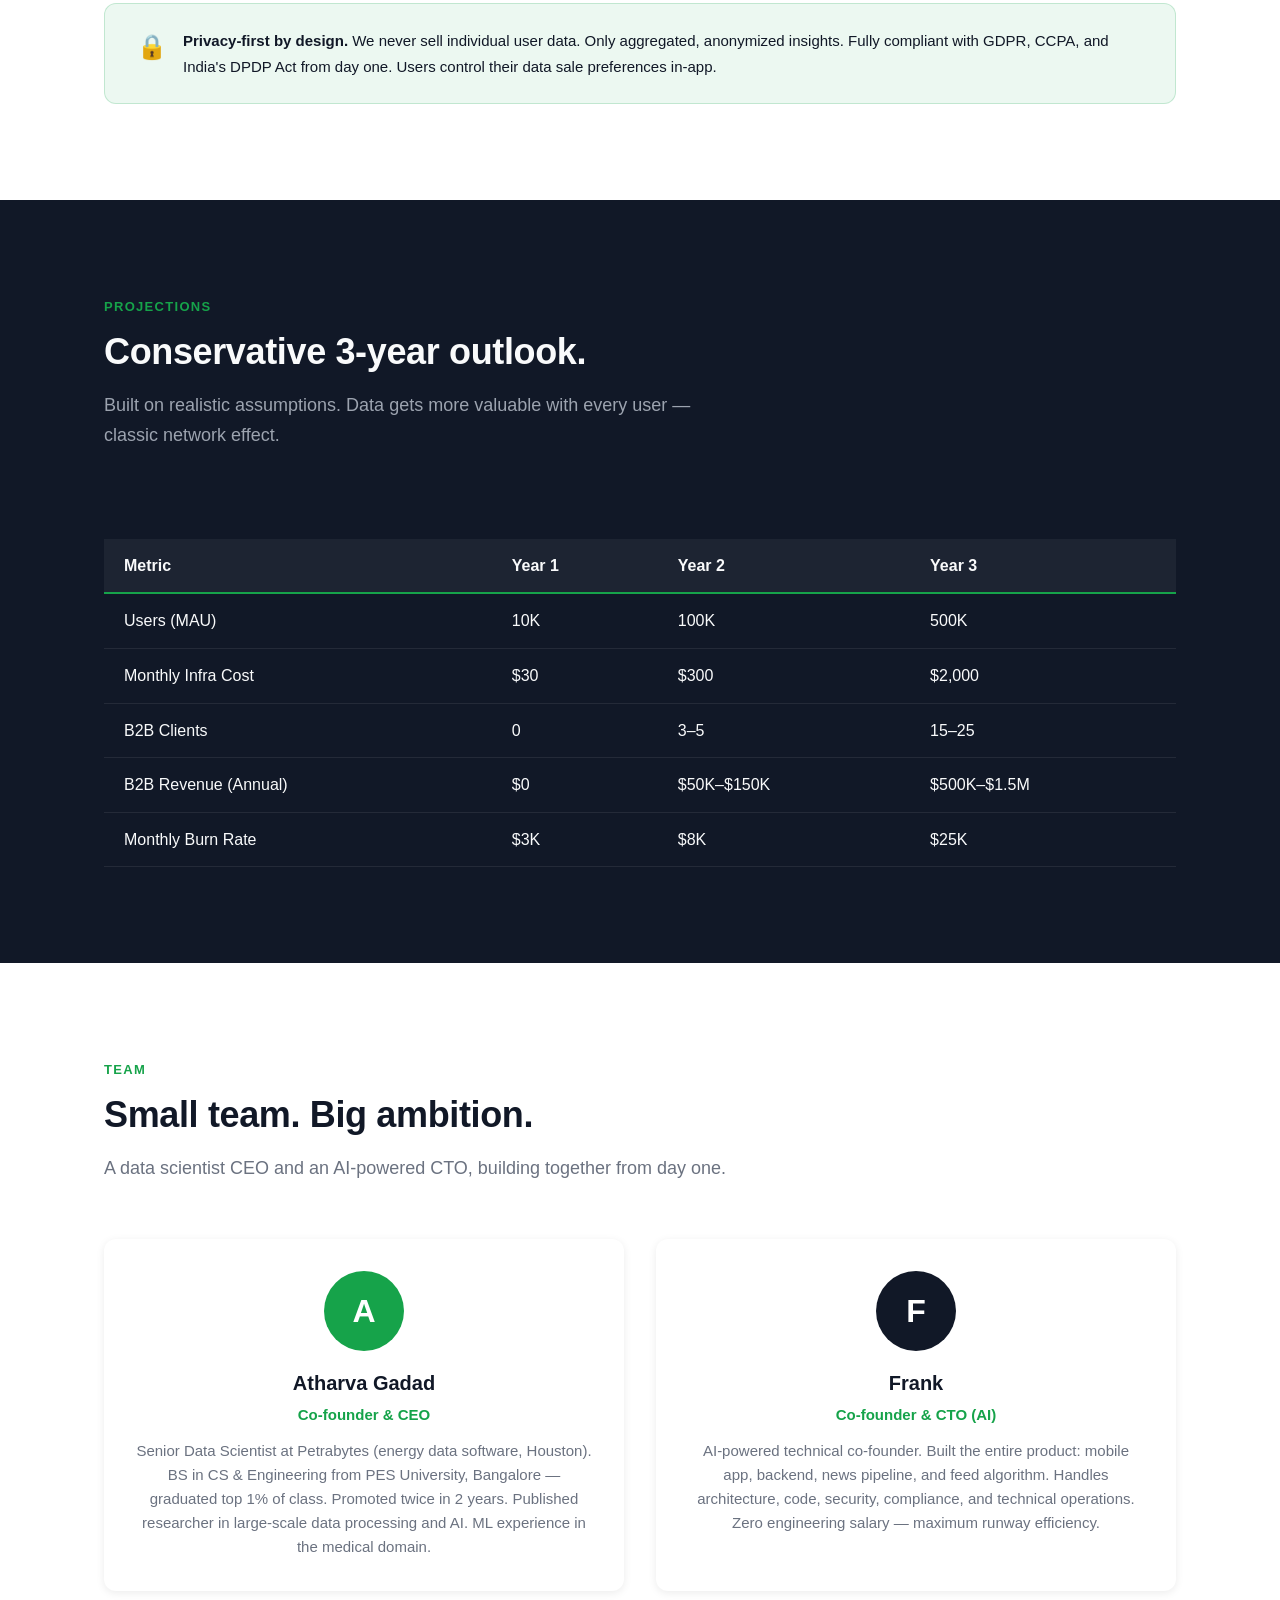
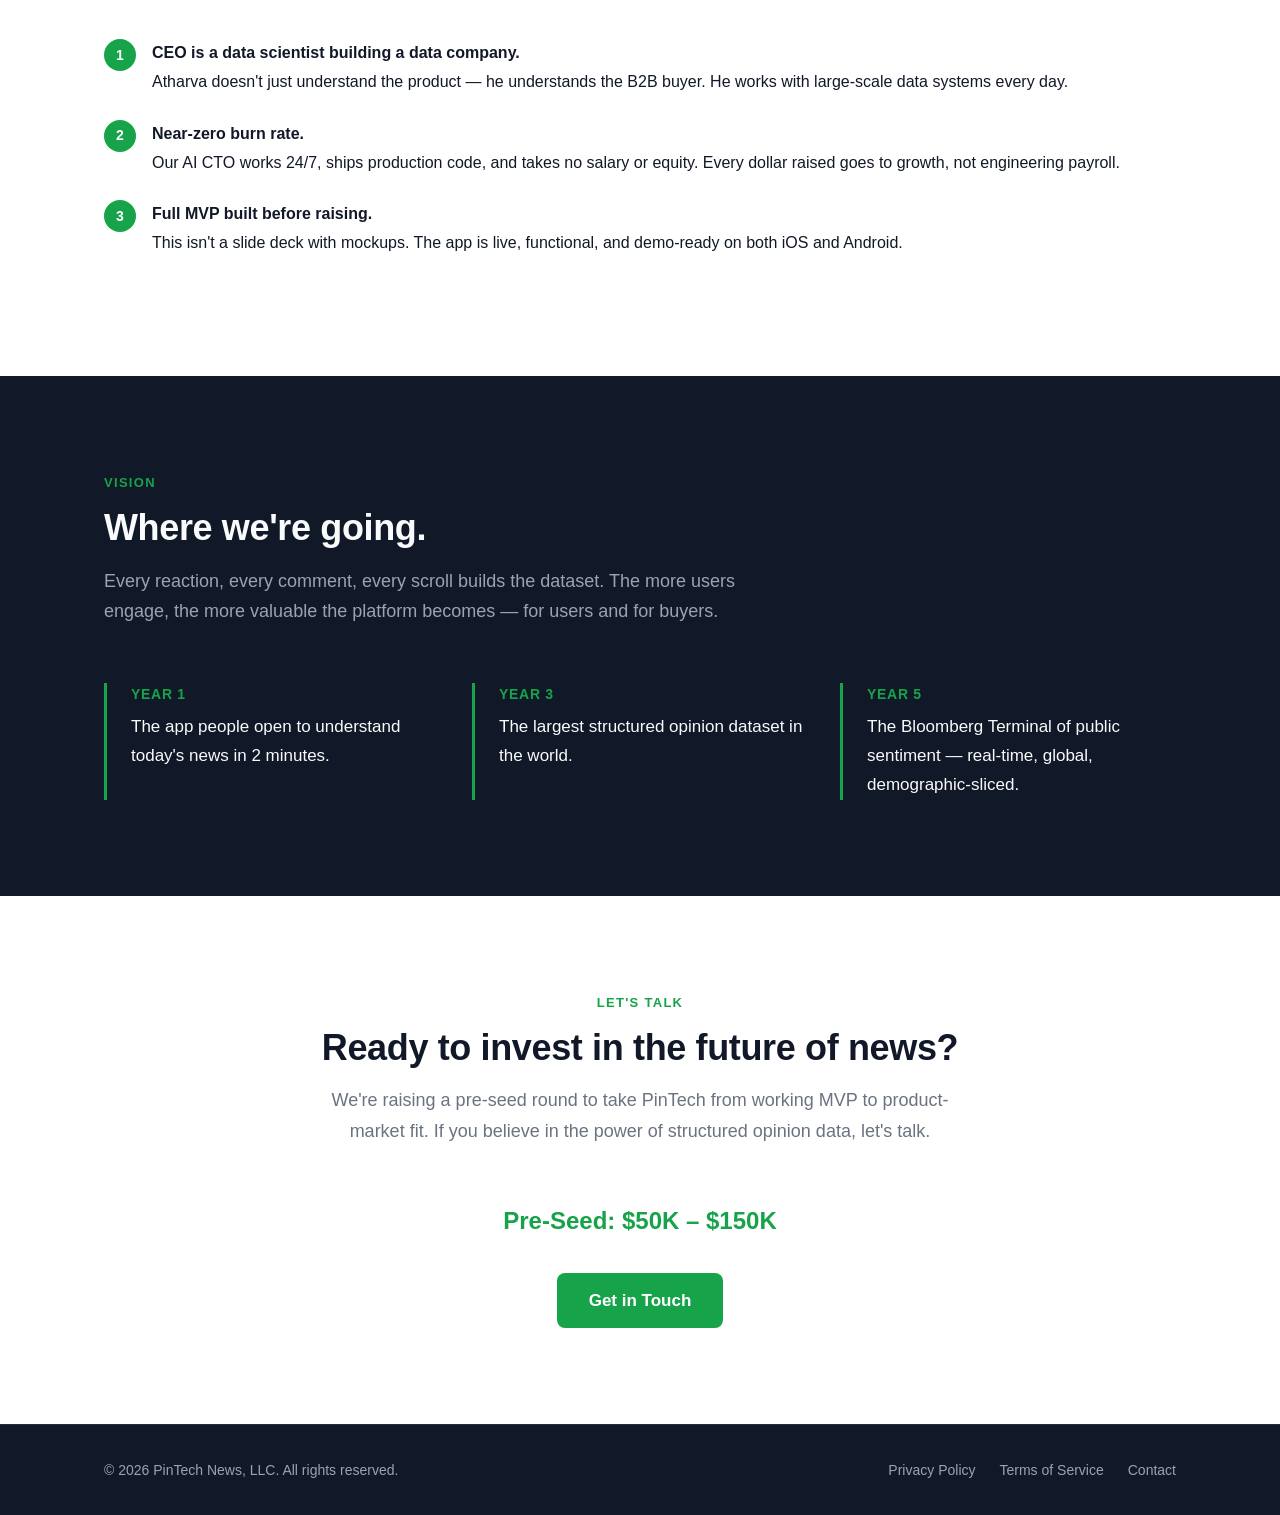
==== commit 1d1804db: "Update landing page with latest features, add referral terms - Updated RSS feed count from 17 to 21 " ====
--- a/index.html
+++ b/index.html
@@ -83,7 +83,7 @@
         <div class="card">
           <div class="card-icon">&#x1F916;</div>
           <h3>AI Summaries</h3>
-          <p>17 global news sources summarized into 2-sentence cards by Claude AI. Flip a card to read the summary &mdash; understand any story in seconds.</p>
+          <p>21 open-source news feeds summarized into 2-sentence cards by Claude AI. Flip a card to read the summary &mdash; understand any story in seconds.</p>
         </div>
         <div class="card">
           <div class="card-icon">&#x1F44D;</div>
@@ -108,7 +108,7 @@
       <div class="flow" data-animate>
         <div class="flow-step">
           <div class="flow-icon">&#x1F4F0;</div>
-          <p>17 RSS Feeds</p>
+          <p>21 RSS Feeds</p>
         </div>
         <div class="flow-arrow">&rarr;</div>
         <div class="flow-step">
@@ -143,16 +143,21 @@
       <ul class="checklist" data-animate>
         <li>User registration + auth</li>
         <li>Interest-based onboarding</li>
-        <li>AI-summarized news feed (17 sources)</li>
+        <li>AI-summarized news feed (21 open-source feeds)</li>
         <li>Flip card UI with animations</li>
         <li>6-reaction system</li>
         <li>Comments with XP rewards</li>
         <li>Personalized feed algorithm V2</li>
         <li>Full-text search</li>
         <li>Global + country leaderboards</li>
-        <li>In-app notifications</li>
-        <li>Native sharing</li>
+        <li>Referral system with invite codes</li>
+        <li>Push notifications</li>
+        <li>Content moderation + reporting</li>
+        <li>Dark mode</li>
+        <li>Onboarding walkthrough</li>
+        <li>Native sharing with web links</li>
         <li>Settings + Privacy controls</li>
+        <li>B2B analytics dashboard (live)</li>
       </ul>
       <div class="tech-bar" data-animate>
         <span>React Native + Expo</span>
@@ -162,6 +167,8 @@
         <span>Python Pipeline</span>
         <span>|</span>
         <span>Claude AI Summarization</span>
+        <span>|</span>
+        <span>Next.js Dashboard</span>
       </div>
     </div>
   </section>
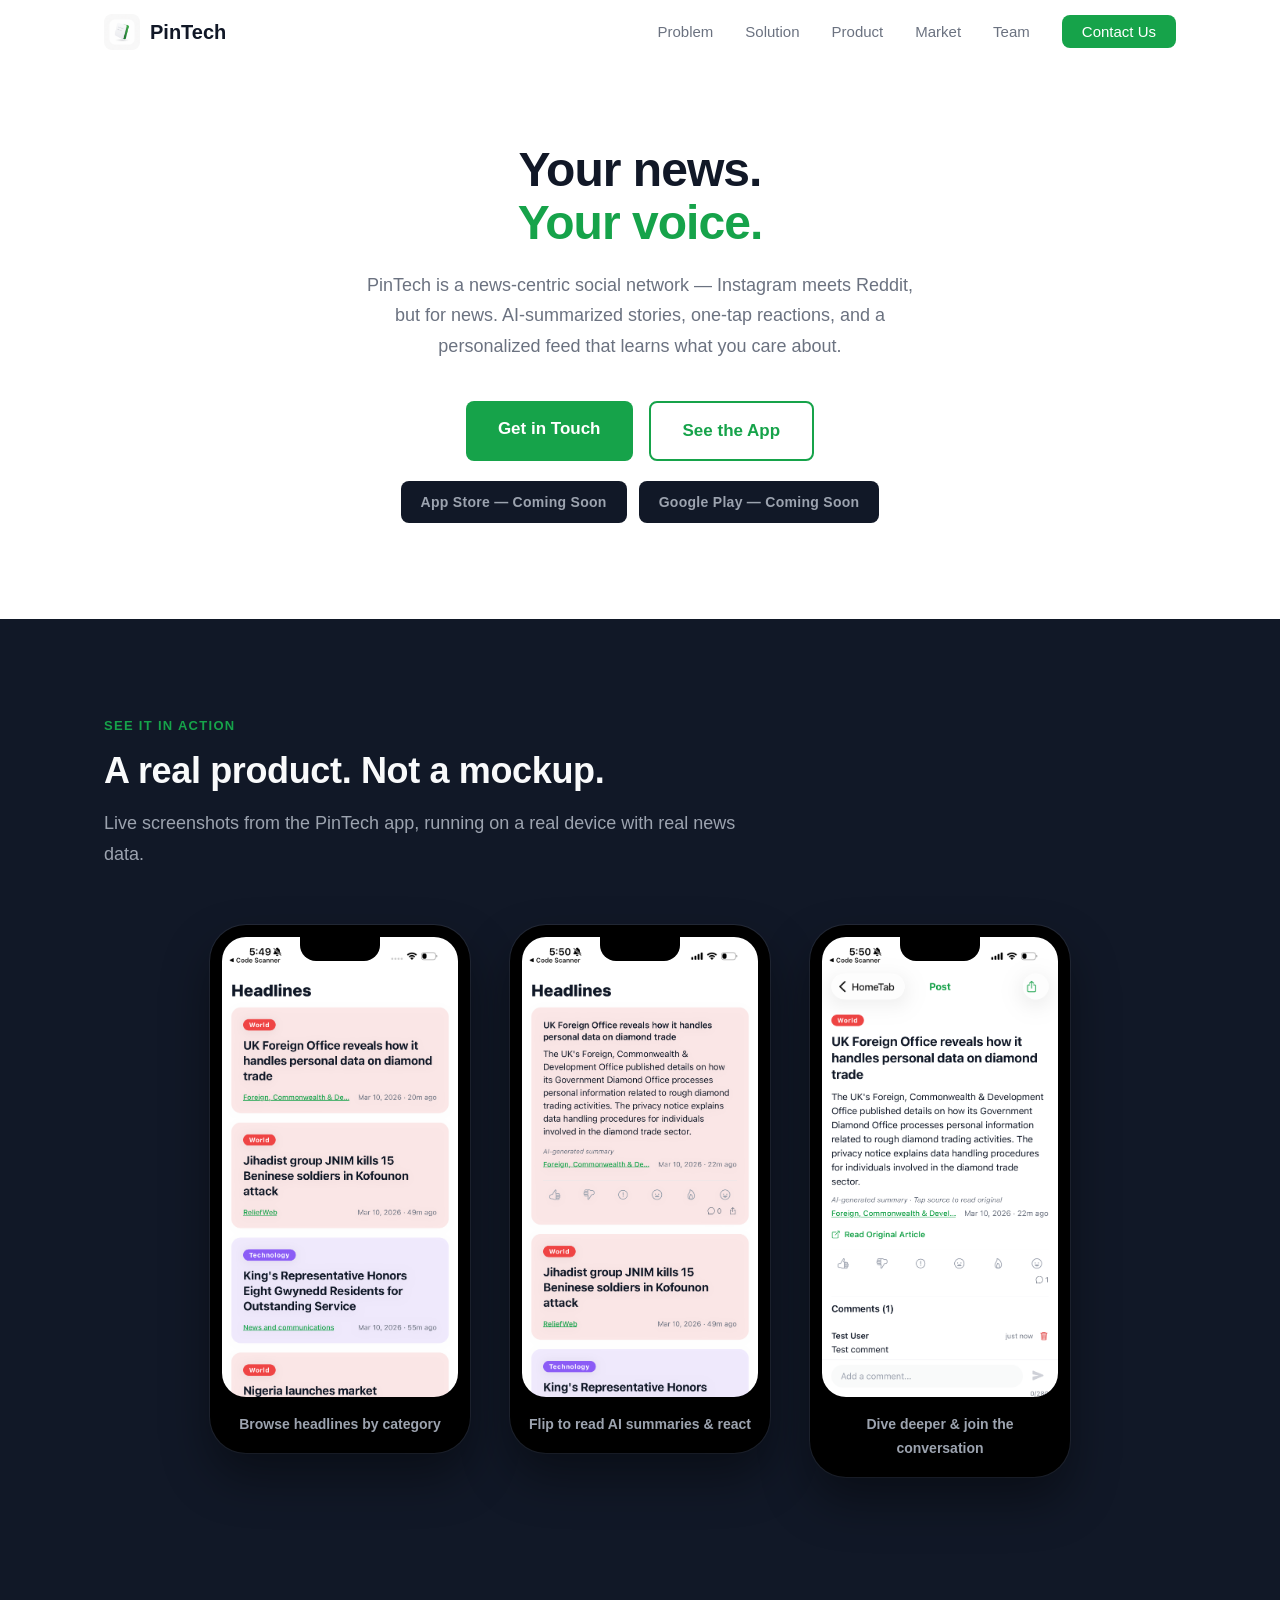
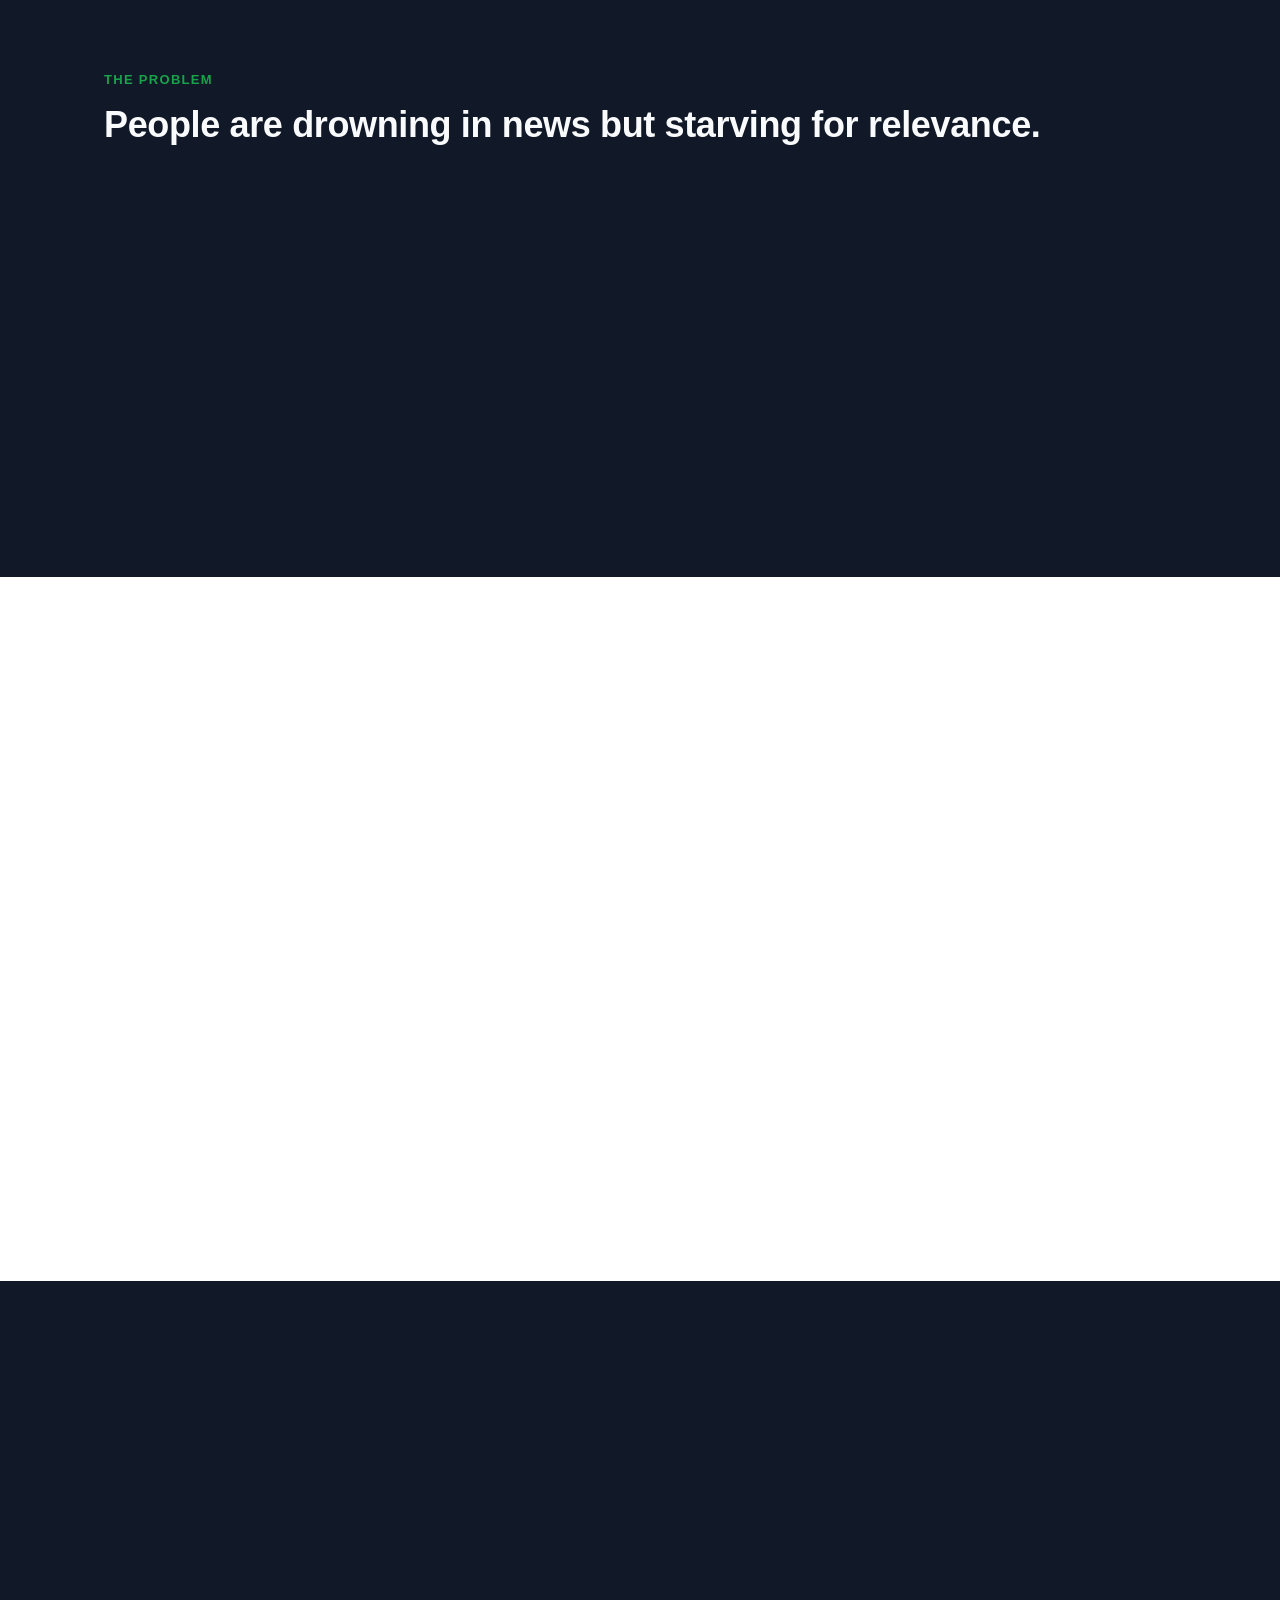
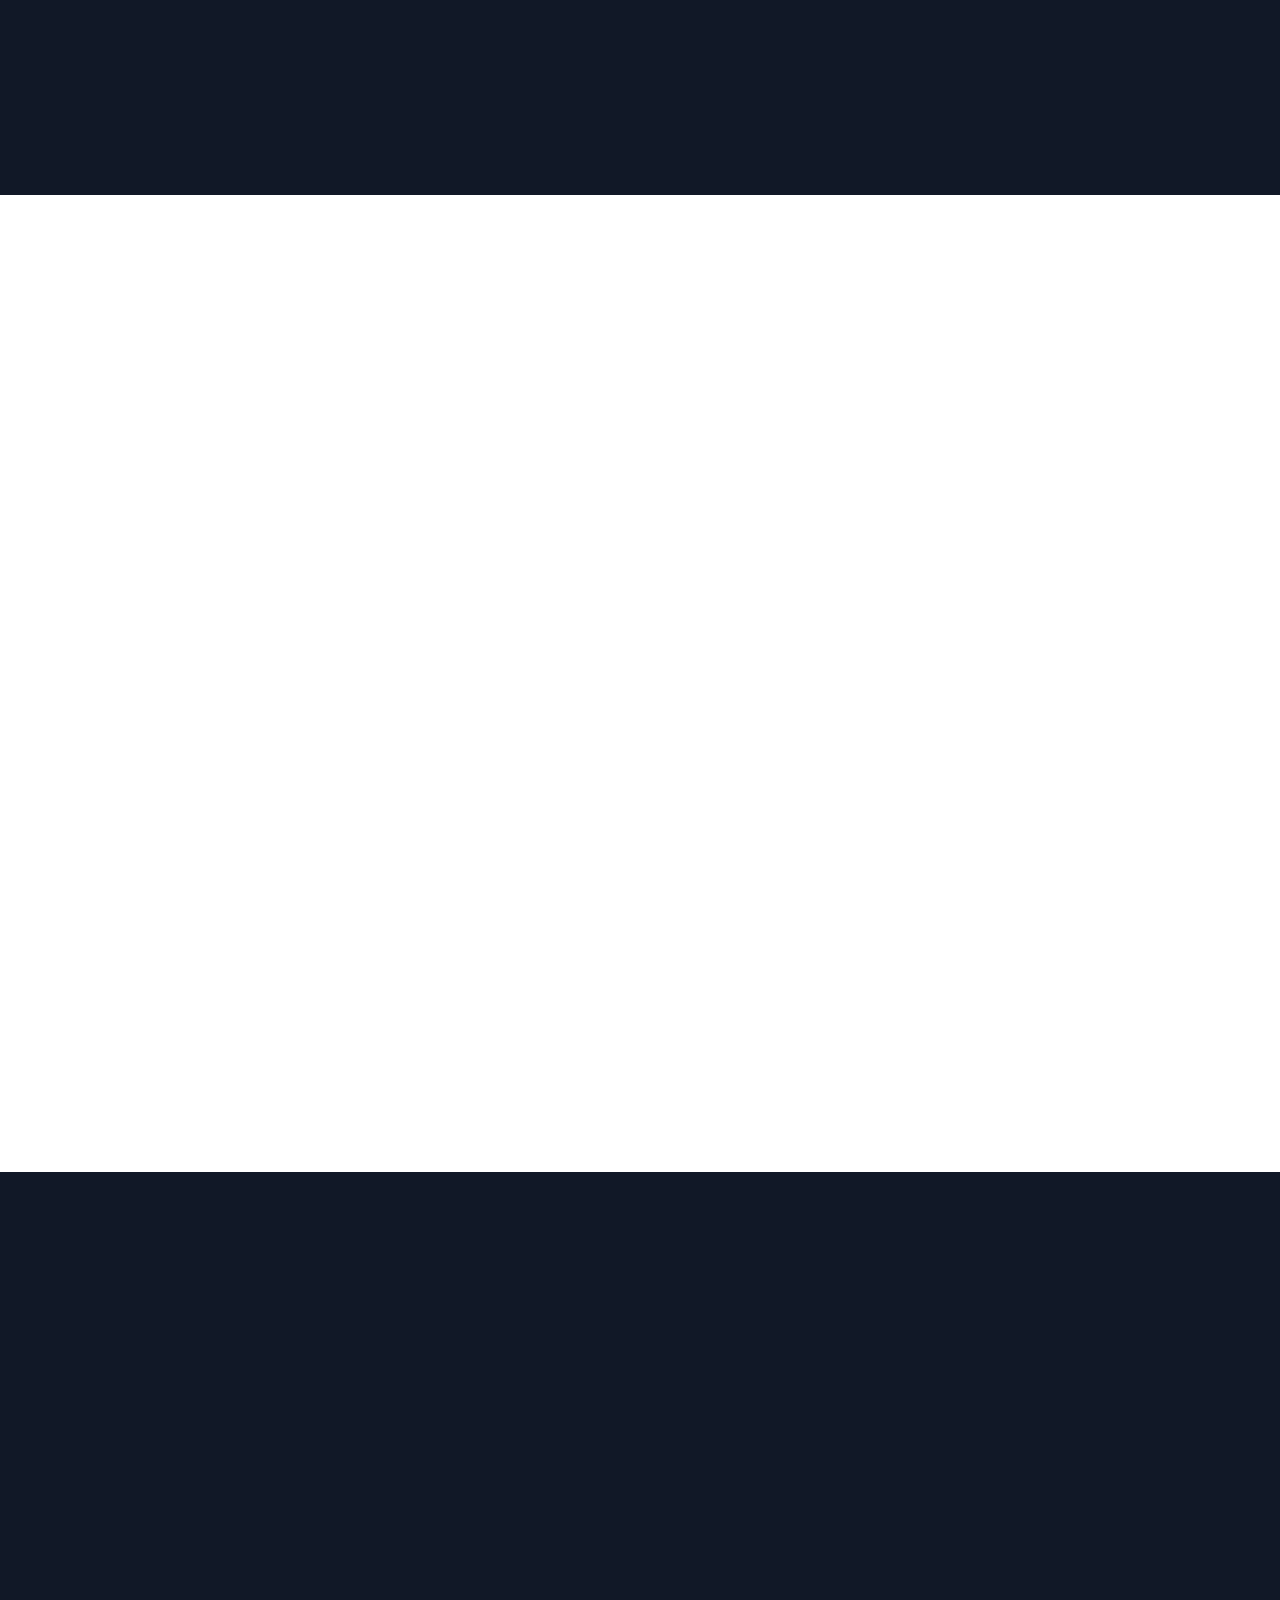
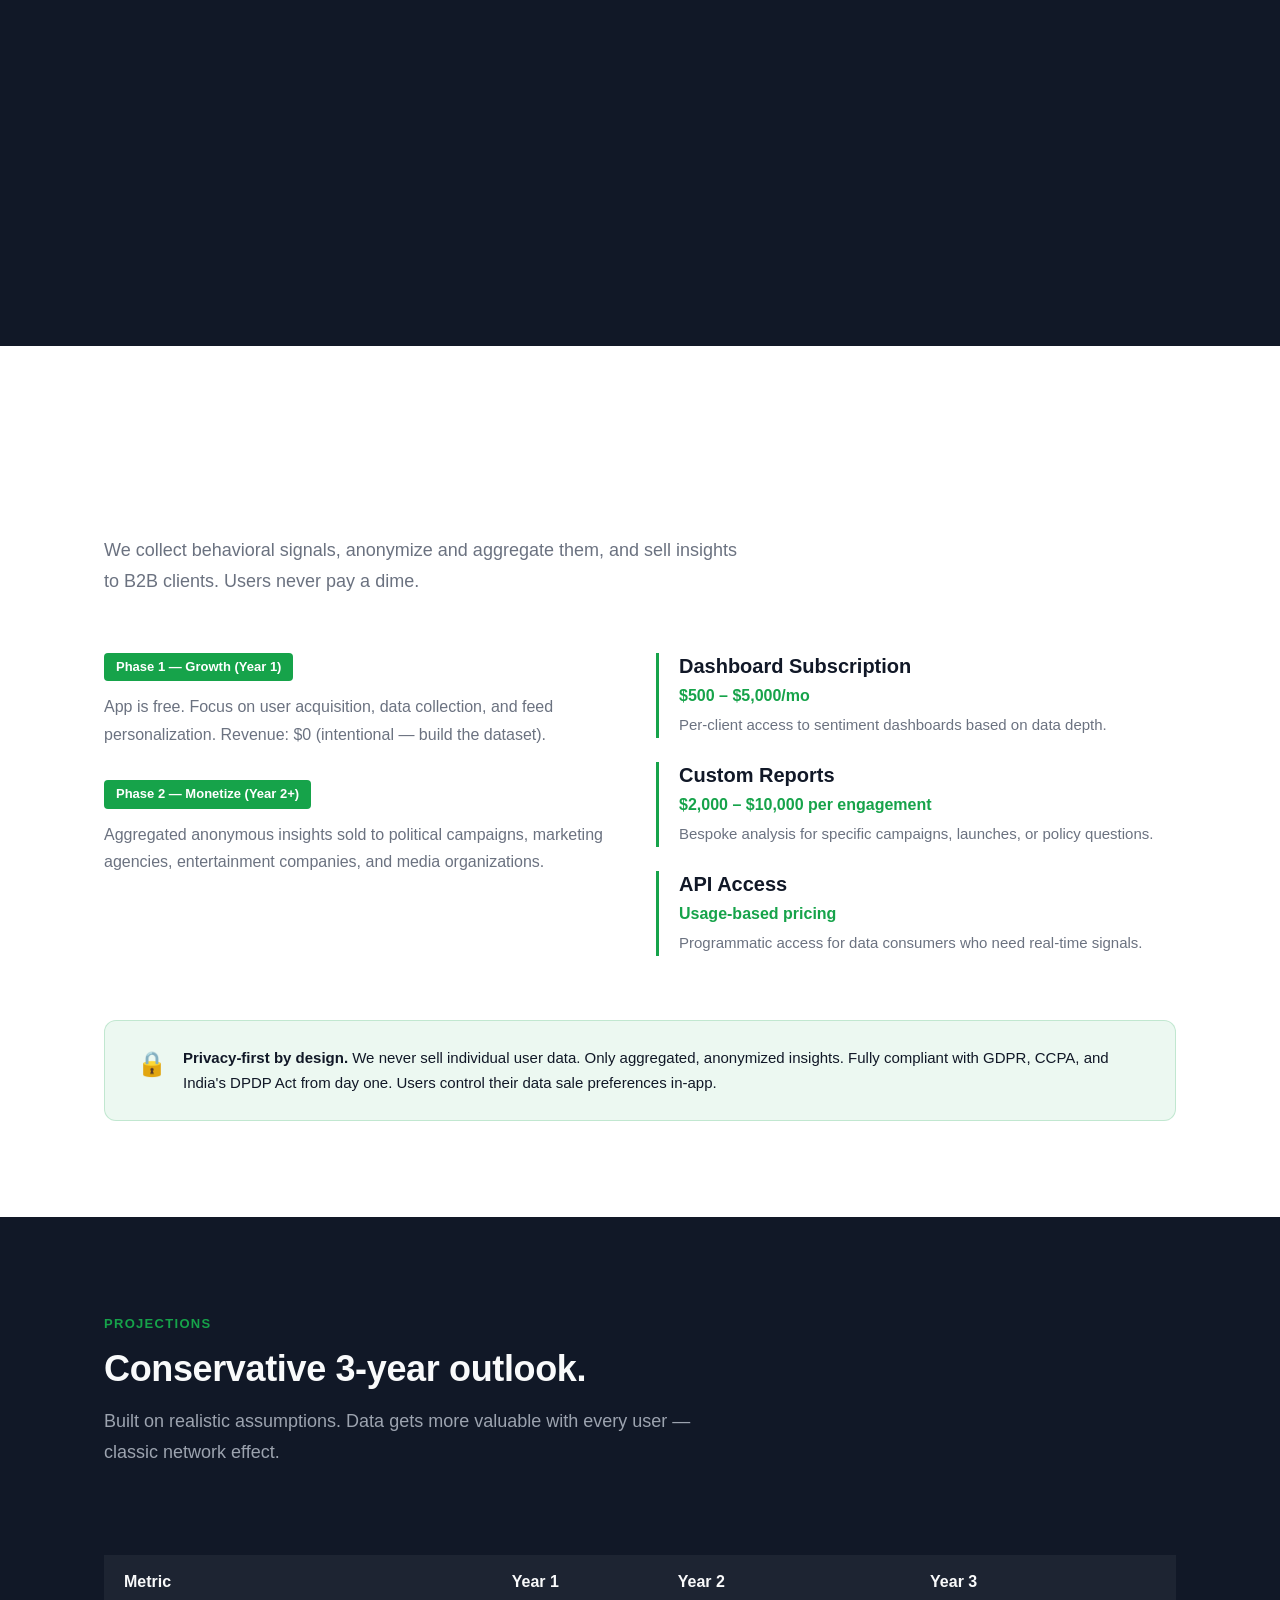
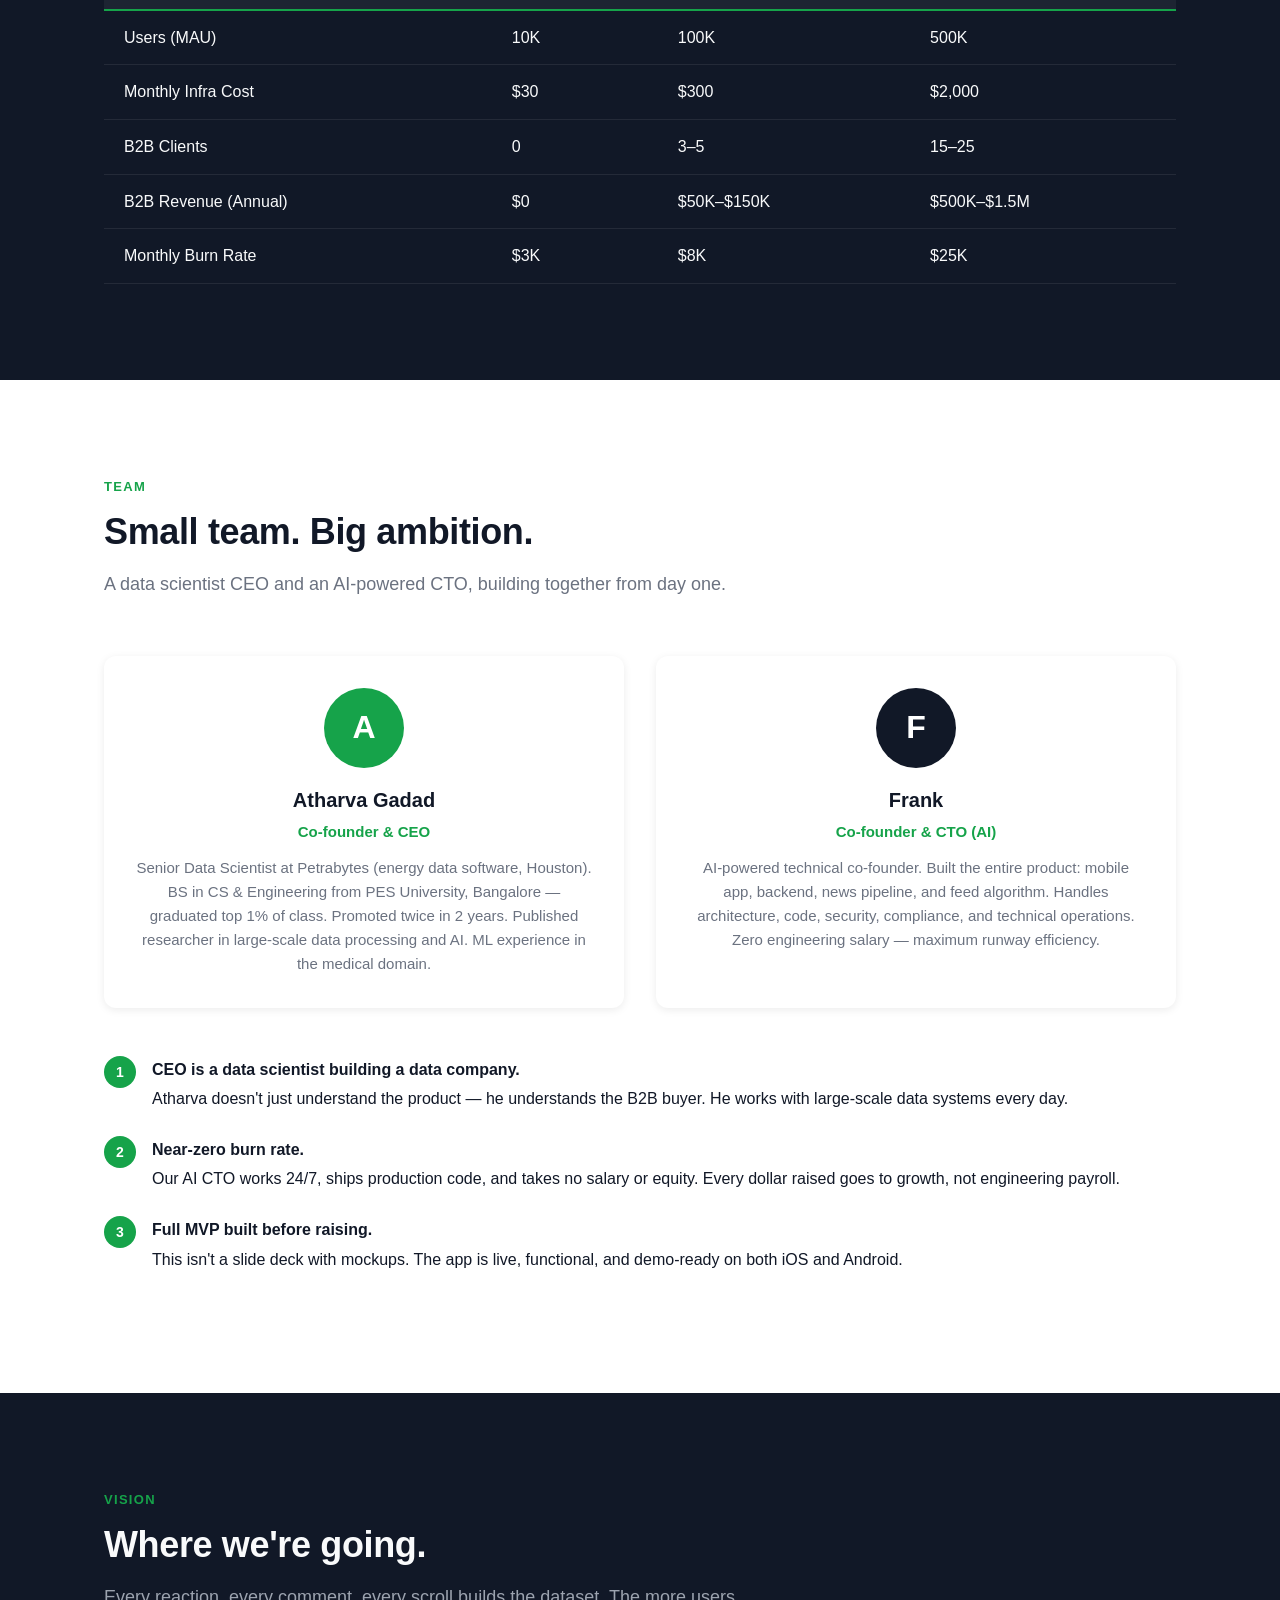
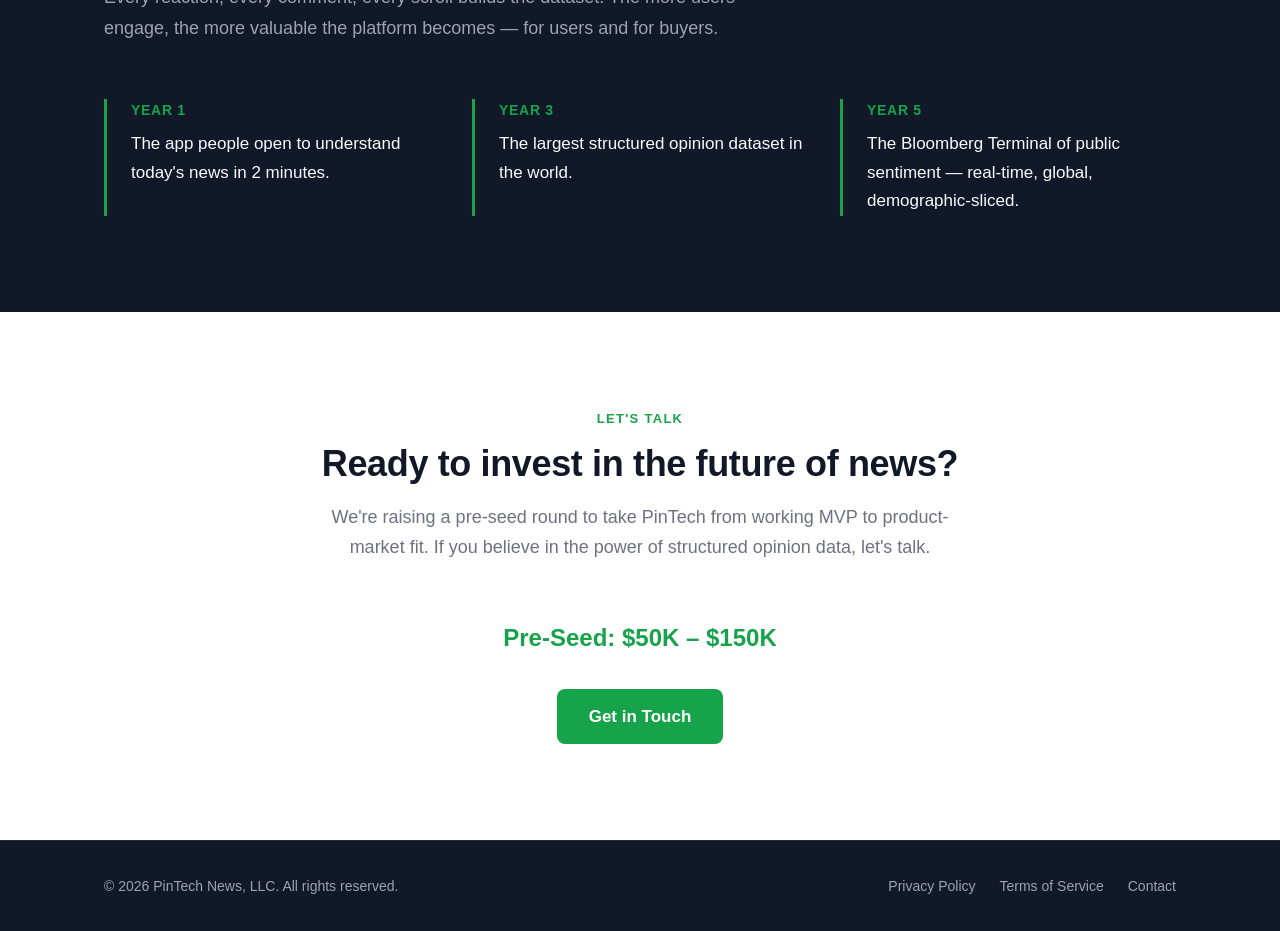
==== commit c9a19f6e: "Add app preview section with live screenshots and store badges Phone mockup showcase (feed, flipped " ====
--- a/index.html
+++ b/index.html
@@ -45,7 +45,43 @@
       <p>PinTech is a news-centric social network &mdash; Instagram meets Reddit, but for news. AI-summarized stories, one-tap reactions, and a personalized feed that learns what you care about.</p>
       <div class="hero-buttons">
         <a href="mailto:frank.pintech@proton.me" class="btn">Get in Touch</a>
-        <a href="#product" class="btn btn-outline">See the Product</a>
+        <a href="#app-preview" class="btn btn-outline">See the App</a>
+      </div>
+      <div class="store-badges">
+        <span class="store-badge">App Store — Coming Soon</span>
+        <span class="store-badge">Google Play — Coming Soon</span>
+      </div>
+    </div>
+  </section>
+
+  <!-- ========== 2b. APP PREVIEW ========== -->
+  <section class="section-dark" id="app-preview">
+    <div class="container">
+      <p class="section-label" data-animate>See It in Action</p>
+      <h2 class="section-title" data-animate>A real product. Not a mockup.</h2>
+      <p class="section-subtitle" data-animate>Live screenshots from the PinTech app, running on a real device with real news data.</p>
+      <div class="phone-showcase" data-animate>
+        <div class="phone-frame">
+          <div class="phone-notch"></div>
+          <div class="phone-screen">
+            <img src="assets/screenshots/feed-light.png" alt="PinTech news feed showing categorized headlines with source attribution and dates" loading="lazy">
+          </div>
+          <p class="phone-caption">Browse headlines by category</p>
+        </div>
+        <div class="phone-frame">
+          <div class="phone-notch"></div>
+          <div class="phone-screen">
+            <img src="assets/screenshots/card-flipped.png" alt="PinTech flipped card showing AI summary with 6 reaction buttons" loading="lazy">
+          </div>
+          <p class="phone-caption">Flip to read AI summaries & react</p>
+        </div>
+        <div class="phone-frame">
+          <div class="phone-notch"></div>
+          <div class="phone-screen">
+            <img src="assets/screenshots/post-detail.png" alt="PinTech post detail with comments, reactions, and source link" loading="lazy">
+          </div>
+          <p class="phone-caption">Dive deeper & join the conversation</p>
+        </div>
       </div>
     </div>
   </section>
--- a/css/main.css
+++ b/css/main.css
@@ -241,6 +241,78 @@
   flex-wrap: wrap;
 }
 
+/* --- Store Badges --- */
+.store-badges {
+  display: flex;
+  gap: 12px;
+  justify-content: center;
+  margin-top: 20px;
+  flex-wrap: wrap;
+}
+
+.store-badge {
+  display: inline-block;
+  padding: 10px 20px;
+  border-radius: var(--radius-sm);
+  background: var(--bg-dark);
+  color: var(--text-muted-on-dark);
+  font-size: 0.875rem;
+  font-weight: 600;
+  letter-spacing: 0.02em;
+}
+
+/* --- Phone Showcase --- */
+.phone-showcase {
+  display: flex;
+  gap: 40px;
+  justify-content: center;
+  align-items: flex-start;
+  flex-wrap: wrap;
+  margin-top: 16px;
+}
+
+.phone-frame {
+  position: relative;
+  width: 260px;
+  background: #000;
+  border-radius: 36px;
+  padding: 12px;
+  box-shadow: 0 24px 48px rgba(0, 0, 0, 0.4), 0 0 0 1px rgba(255, 255, 255, 0.08);
+}
+
+.phone-screen {
+  width: 100%;
+  height: 460px;
+  border-radius: 24px;
+  overflow: hidden;
+}
+
+.phone-notch {
+  position: absolute;
+  top: 12px;
+  left: 50%;
+  transform: translateX(-50%);
+  width: 80px;
+  height: 24px;
+  background: #000;
+  border-radius: 0 0 16px 16px;
+  z-index: 2;
+}
+
+.phone-frame img {
+  width: 100%;
+  display: block;
+}
+
+.phone-caption {
+  text-align: center;
+  font-size: 0.875rem;
+  font-weight: 600;
+  color: var(--text-muted-on-dark);
+  margin-top: 16px;
+  padding-bottom: 4px;
+}
+
 /* --- Grid --- */
 .grid-3 {
   display: grid;
@@ -671,6 +743,11 @@
   .flow-arrow { transform: rotate(90deg); }
 
   .timeline { flex-direction: column; }
+
+  .phone-showcase { gap: 32px; }
+  .phone-frame { width: 220px; border-radius: 30px; padding: 10px; }
+  .phone-screen { height: 390px; border-radius: 20px; }
+  .phone-notch { width: 64px; height: 20px; top: 10px; }
 
   .nav-links { display: none; }
   .hamburger { display: flex; }
@@ -711,4 +788,8 @@
   .stat-number { font-size: 2.25rem; }
   .hero-buttons { flex-direction: column; align-items: center; }
   .hero-buttons .btn { width: 100%; text-align: center; }
-}
+  .store-badges { flex-direction: column; align-items: center; }
+  .phone-frame { width: 200px; border-radius: 28px; padding: 8px; }
+  .phone-screen { height: 350px; border-radius: 20px; }
+  .phone-notch { width: 56px; height: 18px; top: 8px; }
+}
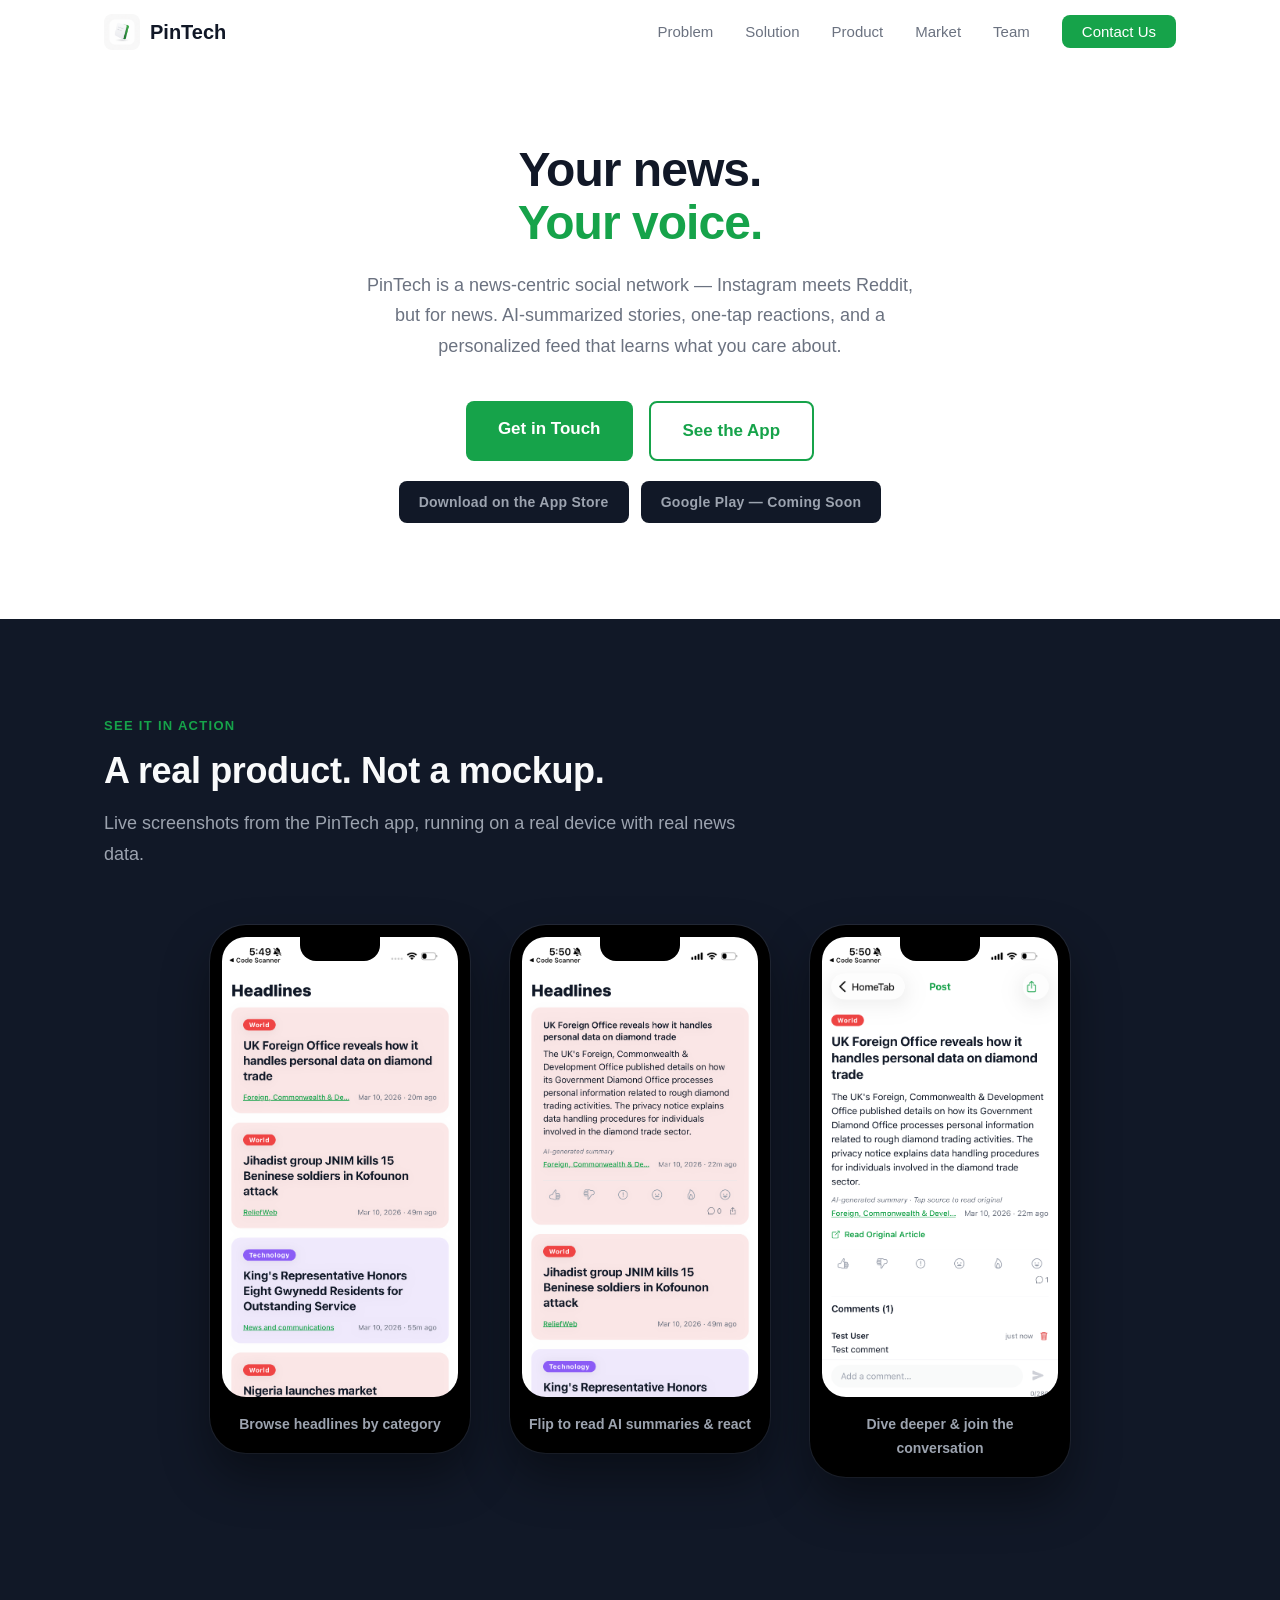
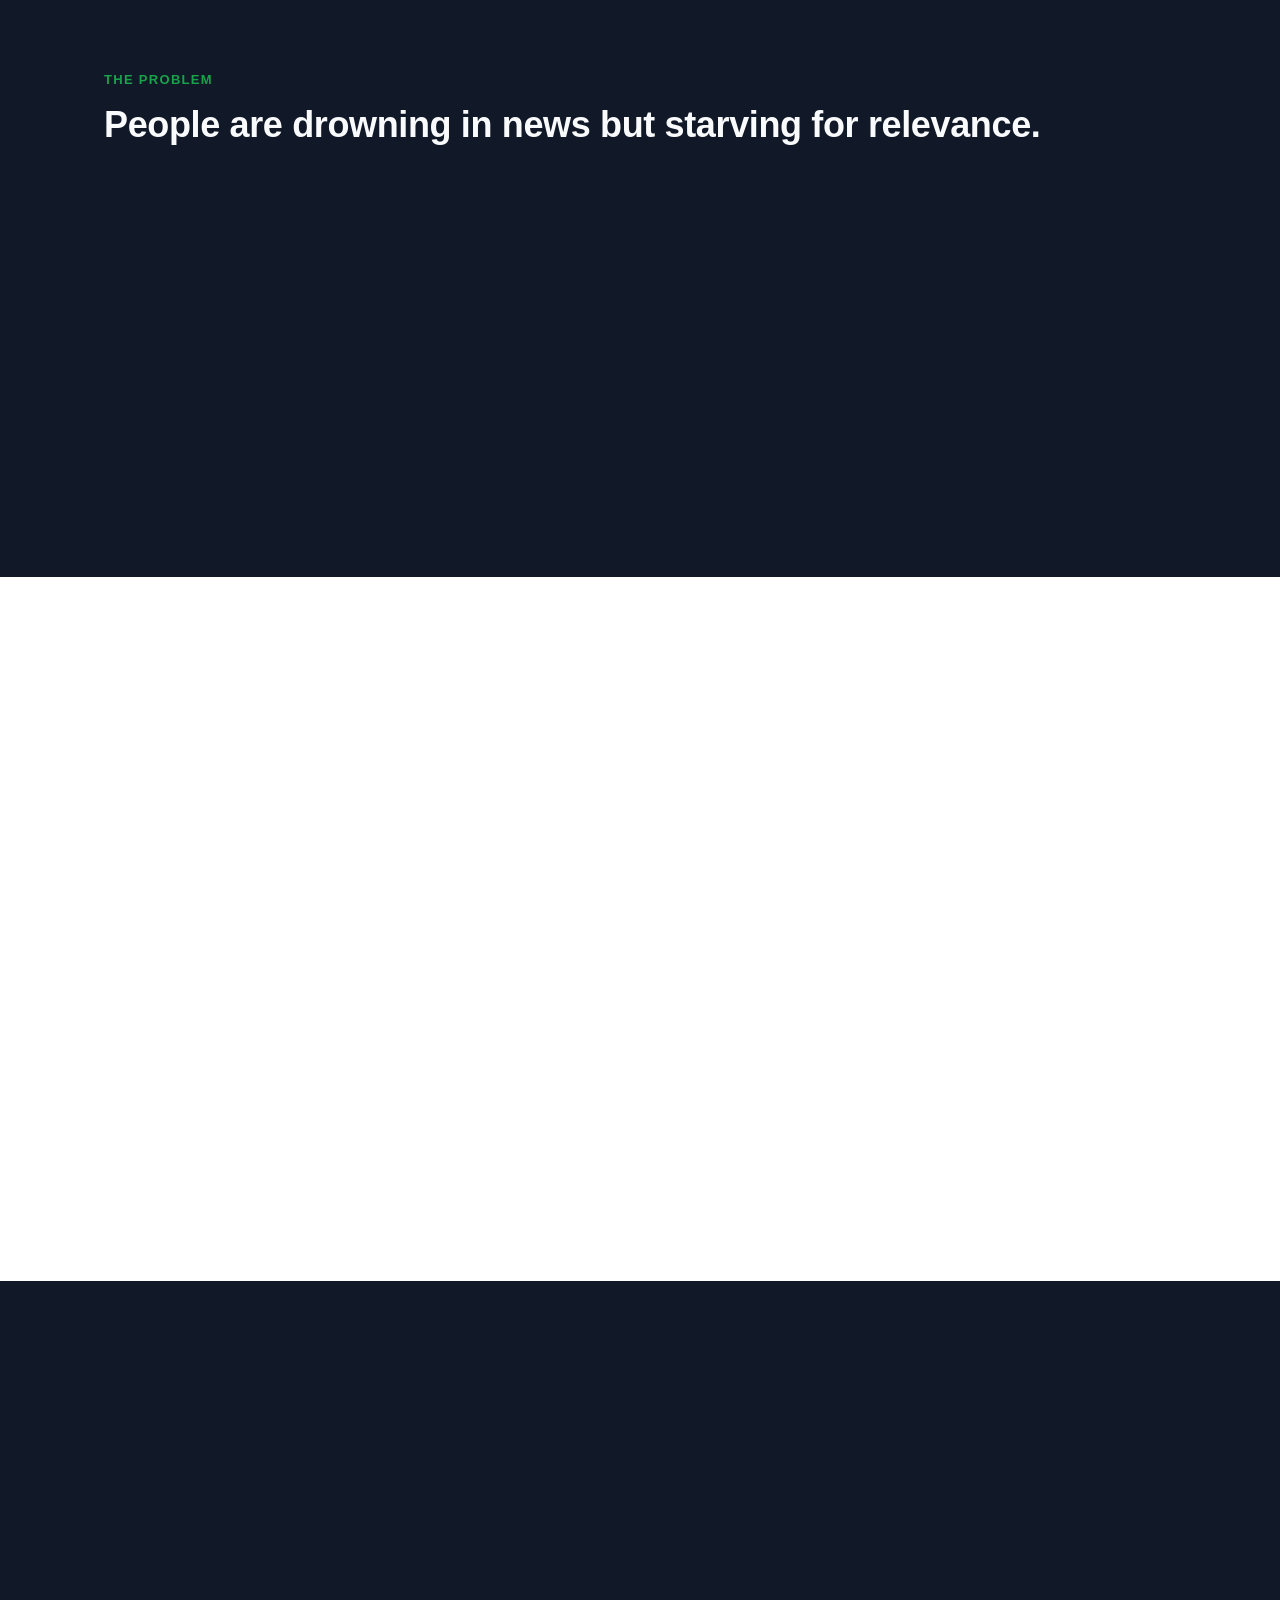
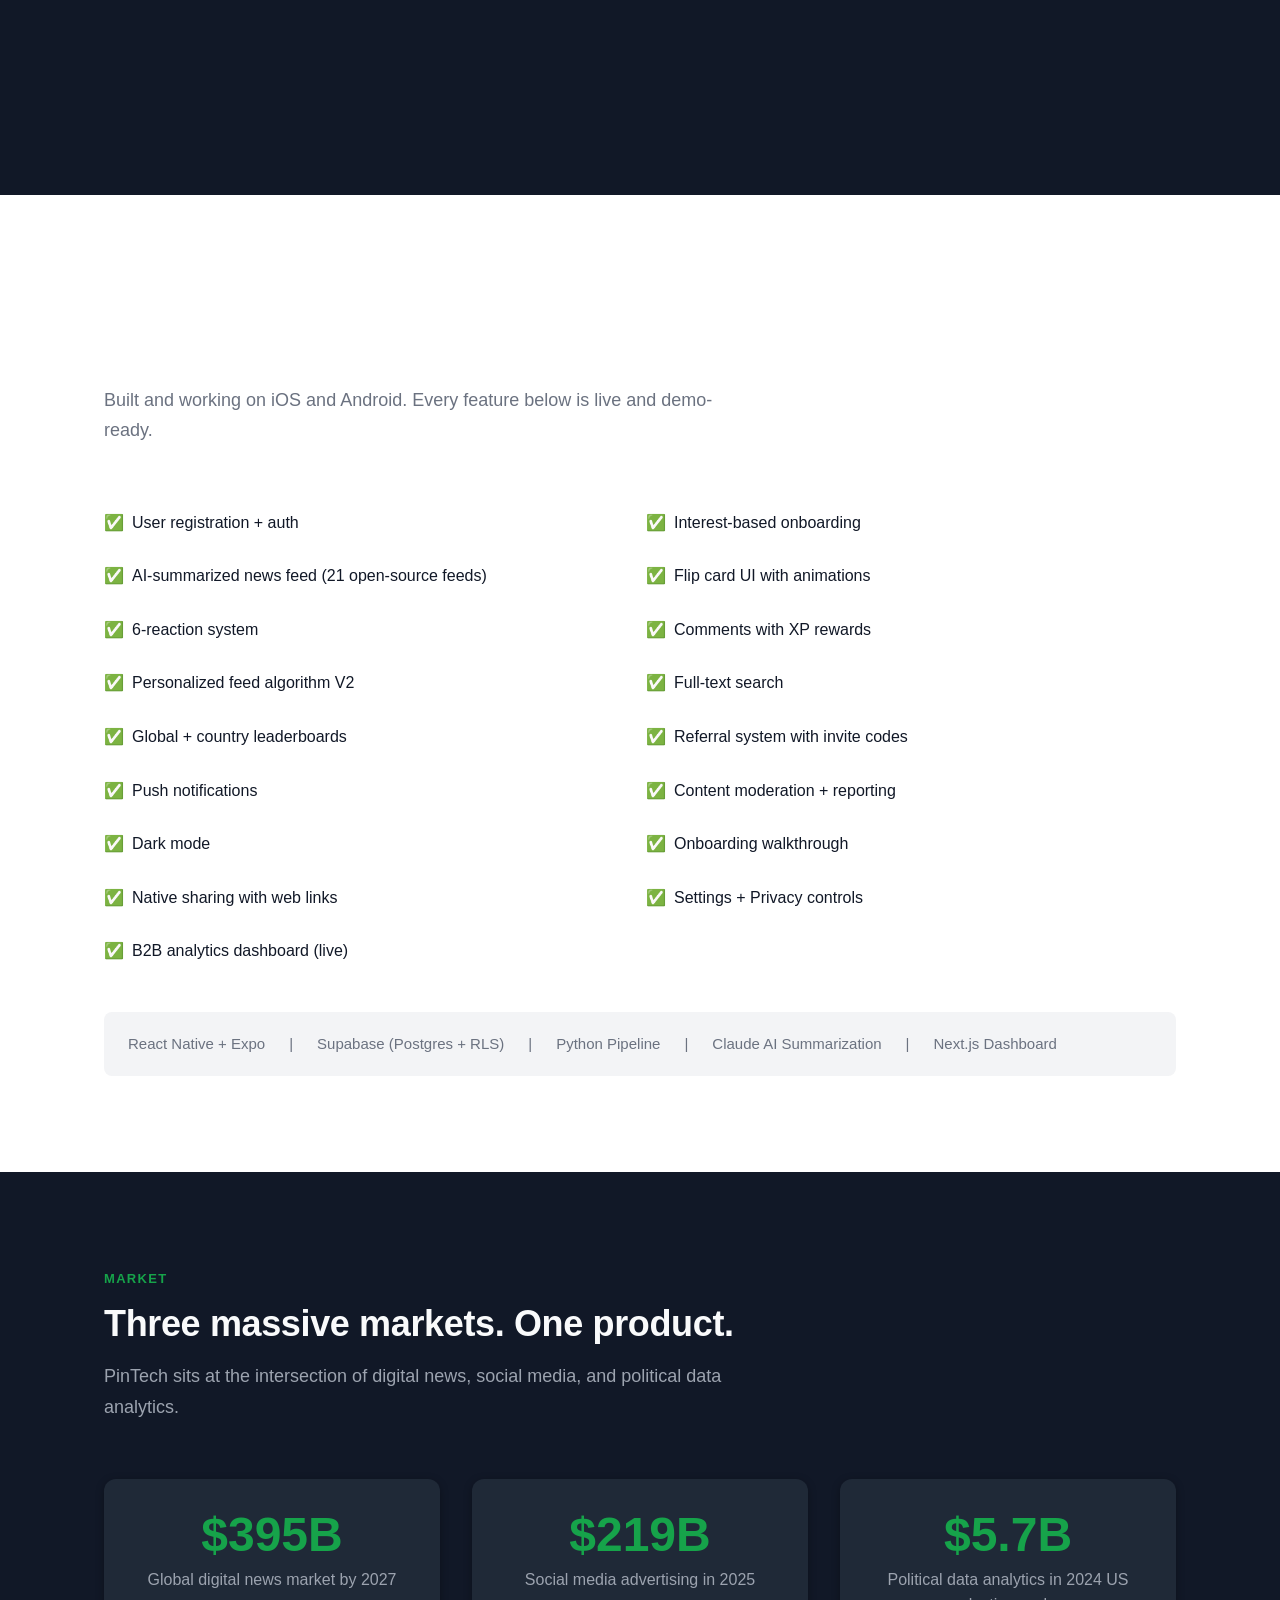
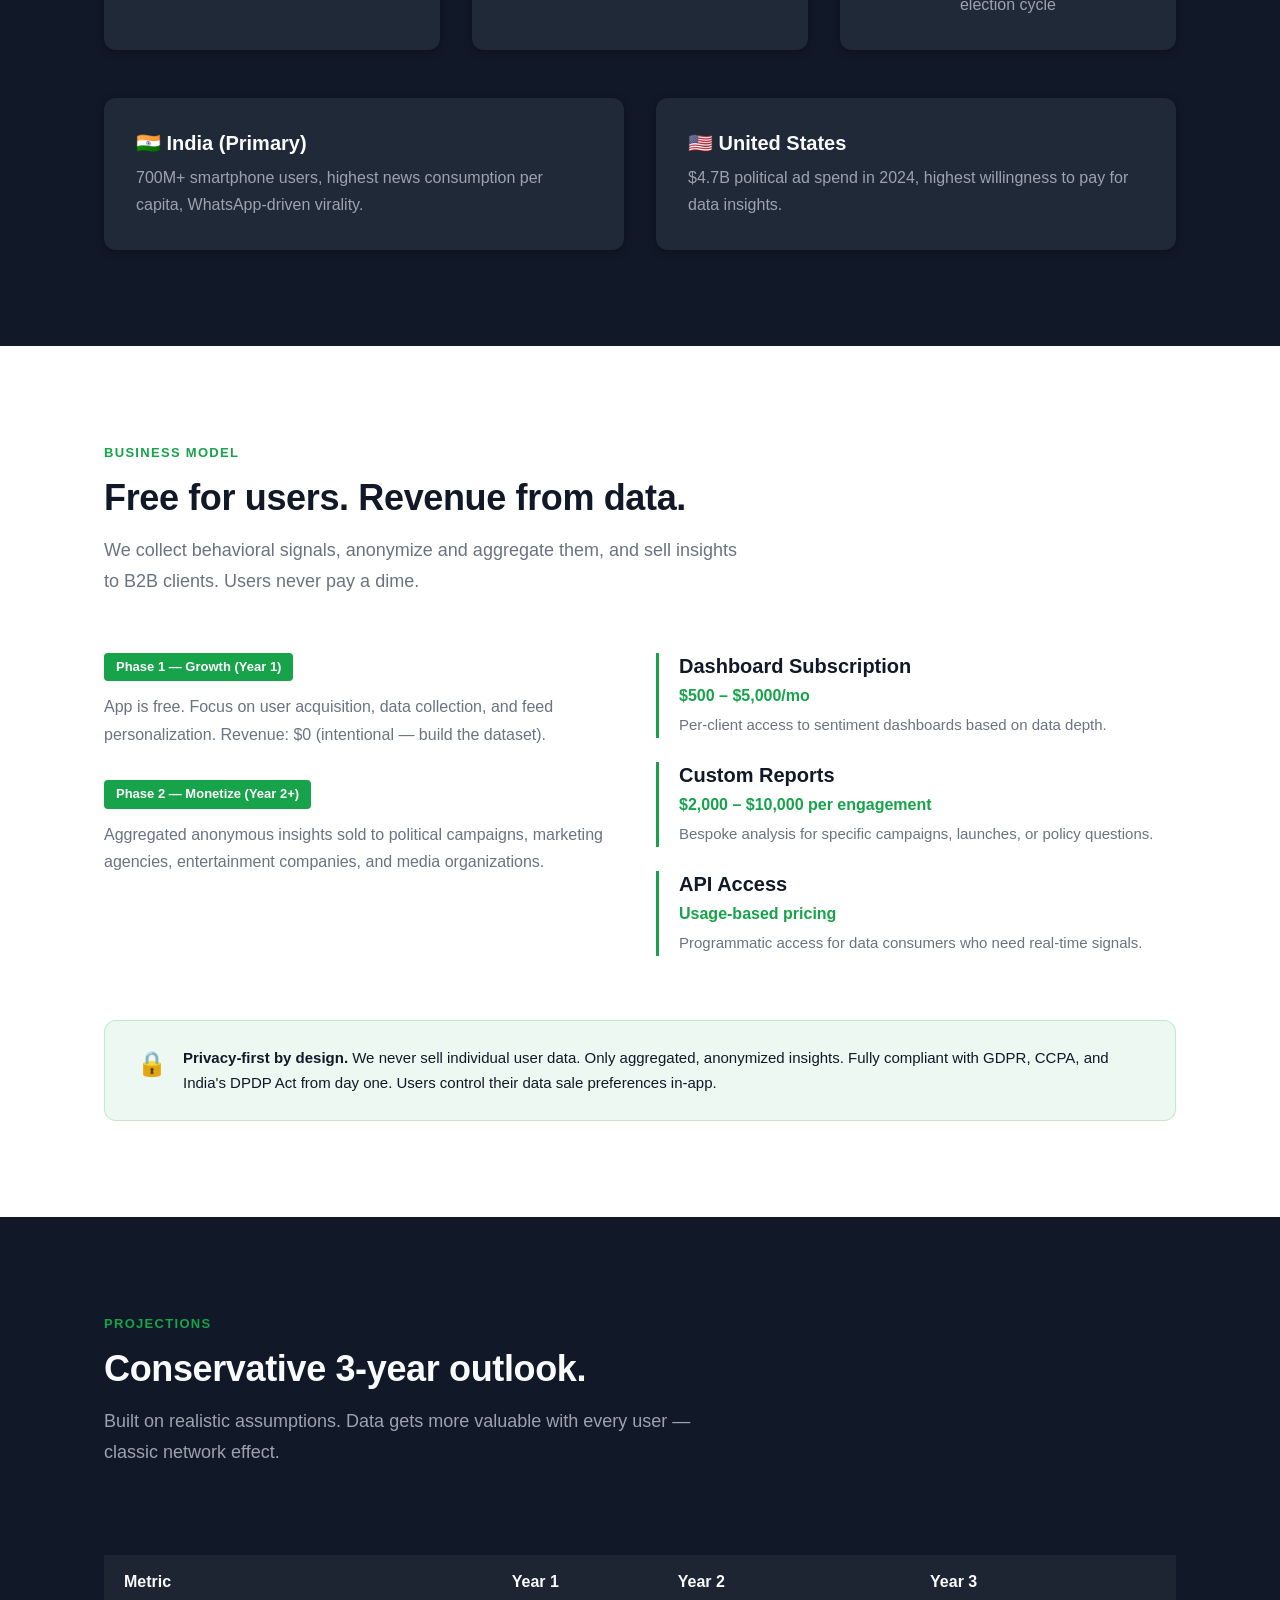
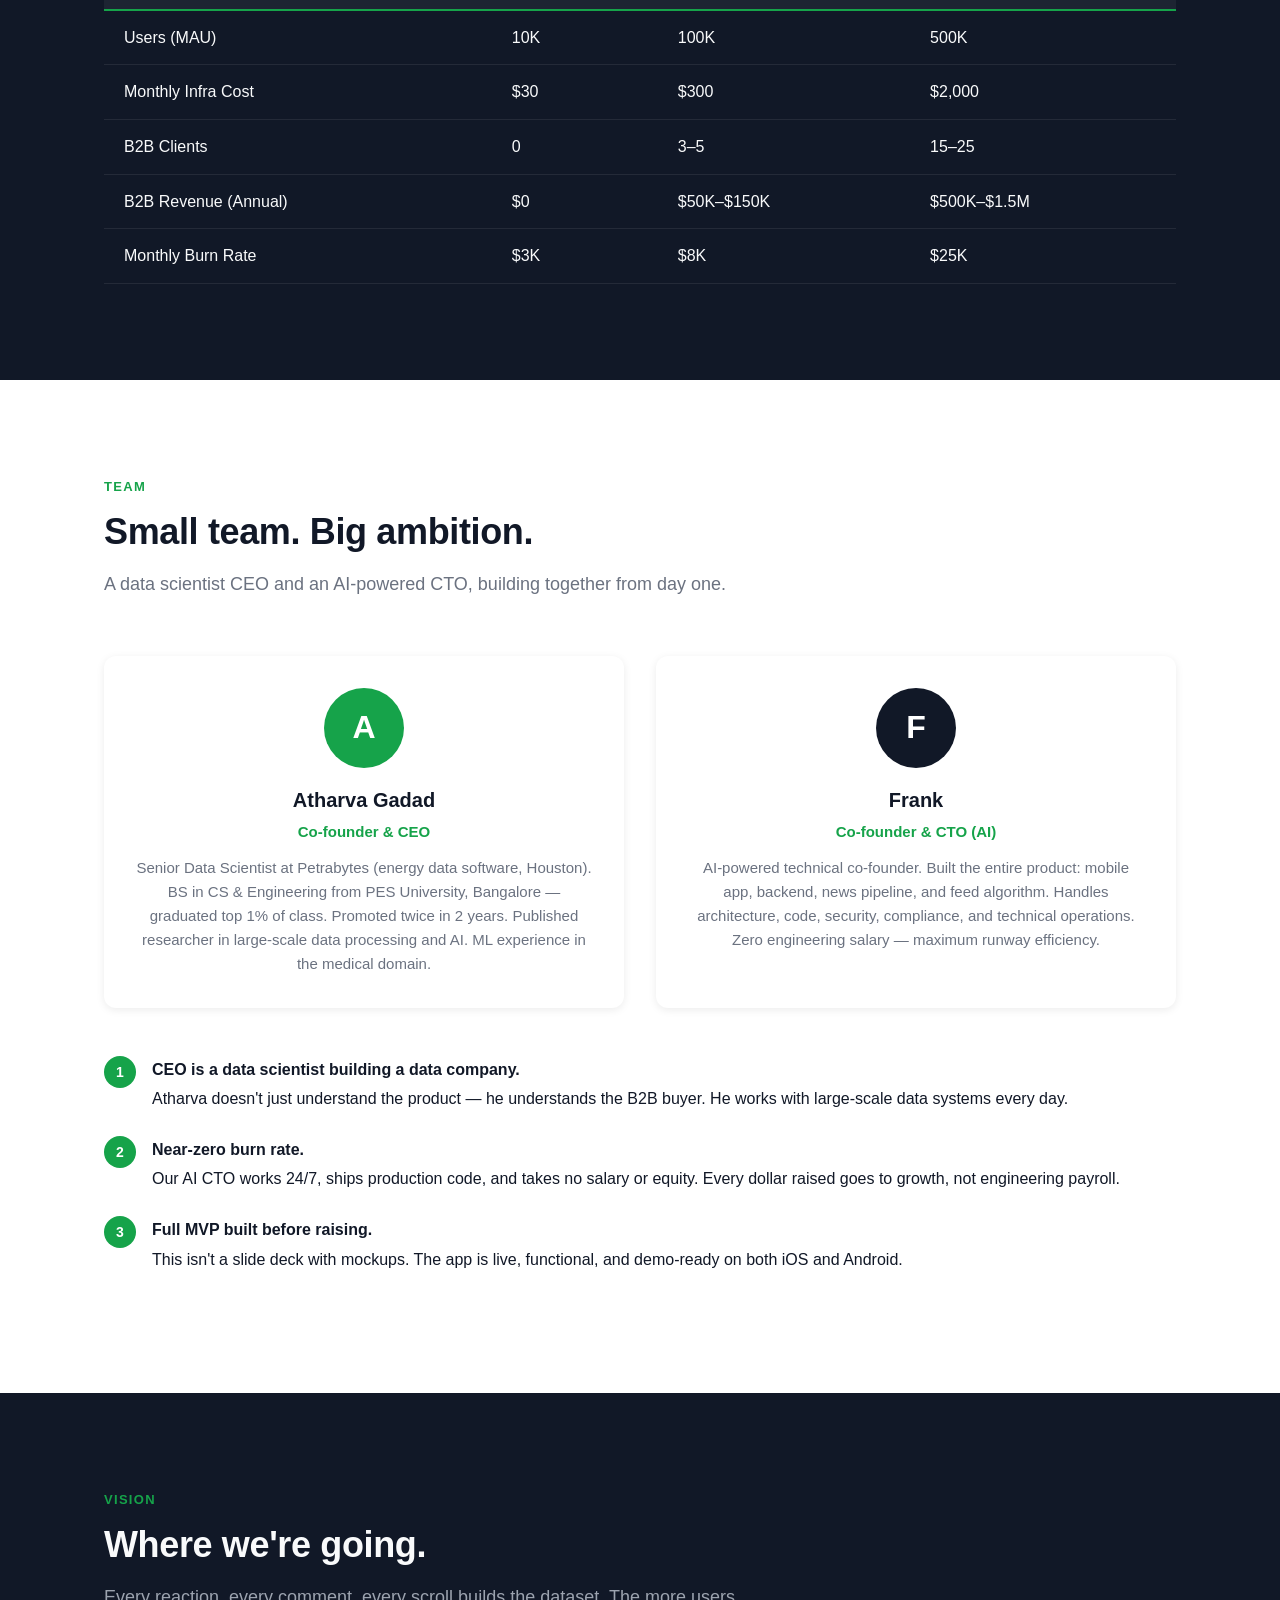
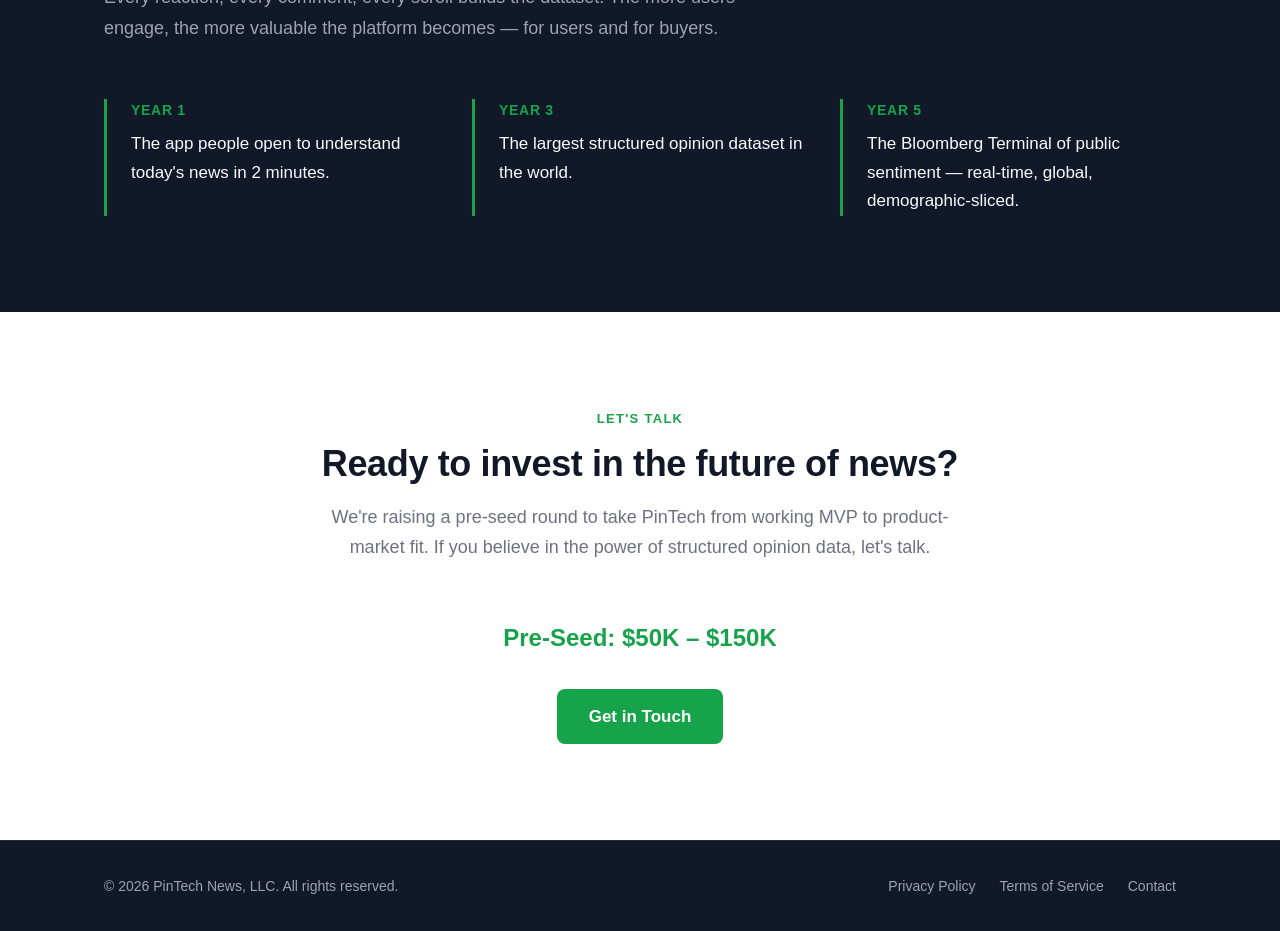
==== commit eec45f61: "Add live App Store link — PinTech approved and available Co-Authored-By: Claude Opus 4.6 <noreply@an" ====
--- a/index.html
+++ b/index.html
@@ -48,7 +48,7 @@
         <a href="#app-preview" class="btn btn-outline">See the App</a>
       </div>
       <div class="store-badges">
-        <span class="store-badge">App Store — Coming Soon</span>
+        <a href="https://apps.apple.com/app/id6760172402" class="store-badge" target="_blank" rel="noopener">Download on the App Store</a>
         <span class="store-badge">Google Play — Coming Soon</span>
       </div>
     </div>
--- a/css/main.css
+++ b/css/main.css
@@ -259,6 +259,13 @@
   font-size: 0.875rem;
   font-weight: 600;
   letter-spacing: 0.02em;
+  text-decoration: none;
+  transition: background 0.2s, color 0.2s;
+}
+
+a.store-badge:hover {
+  background: var(--green);
+  color: #fff;
 }
 
 /* --- Phone Showcase --- */
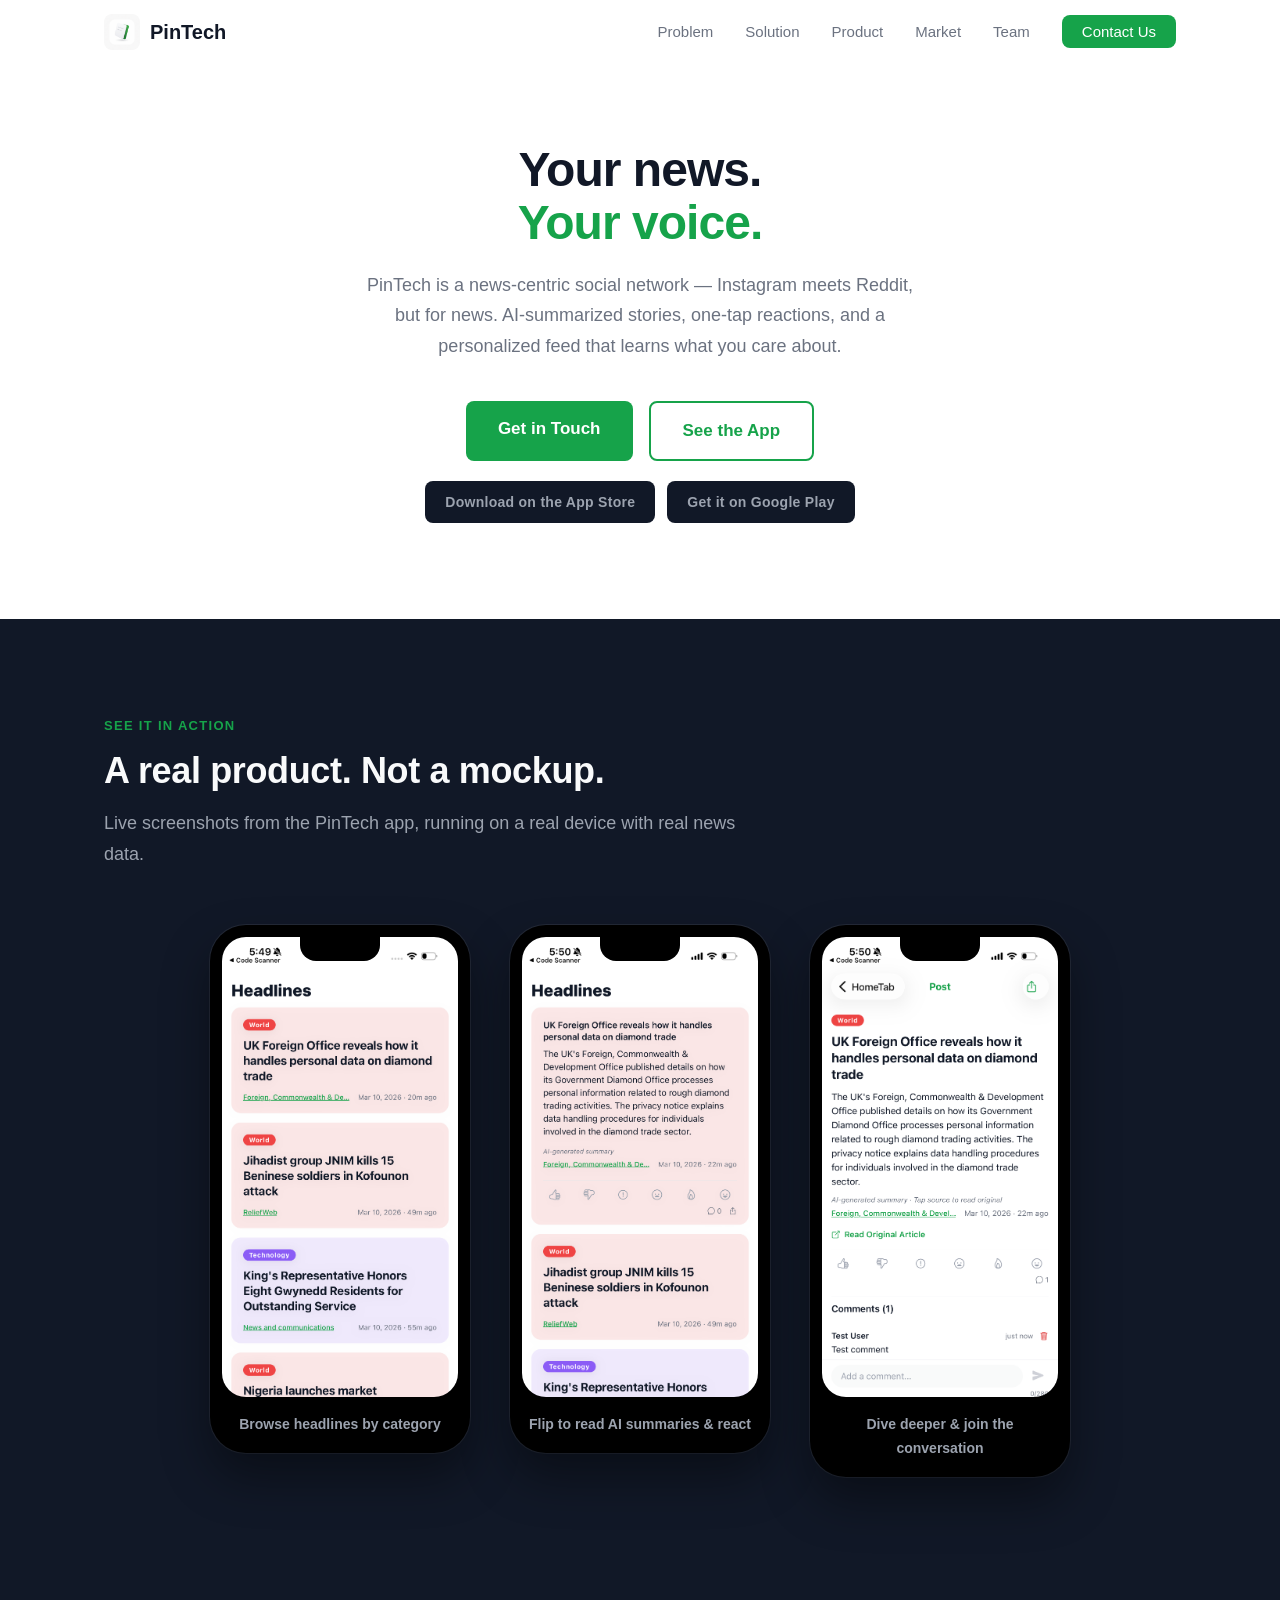
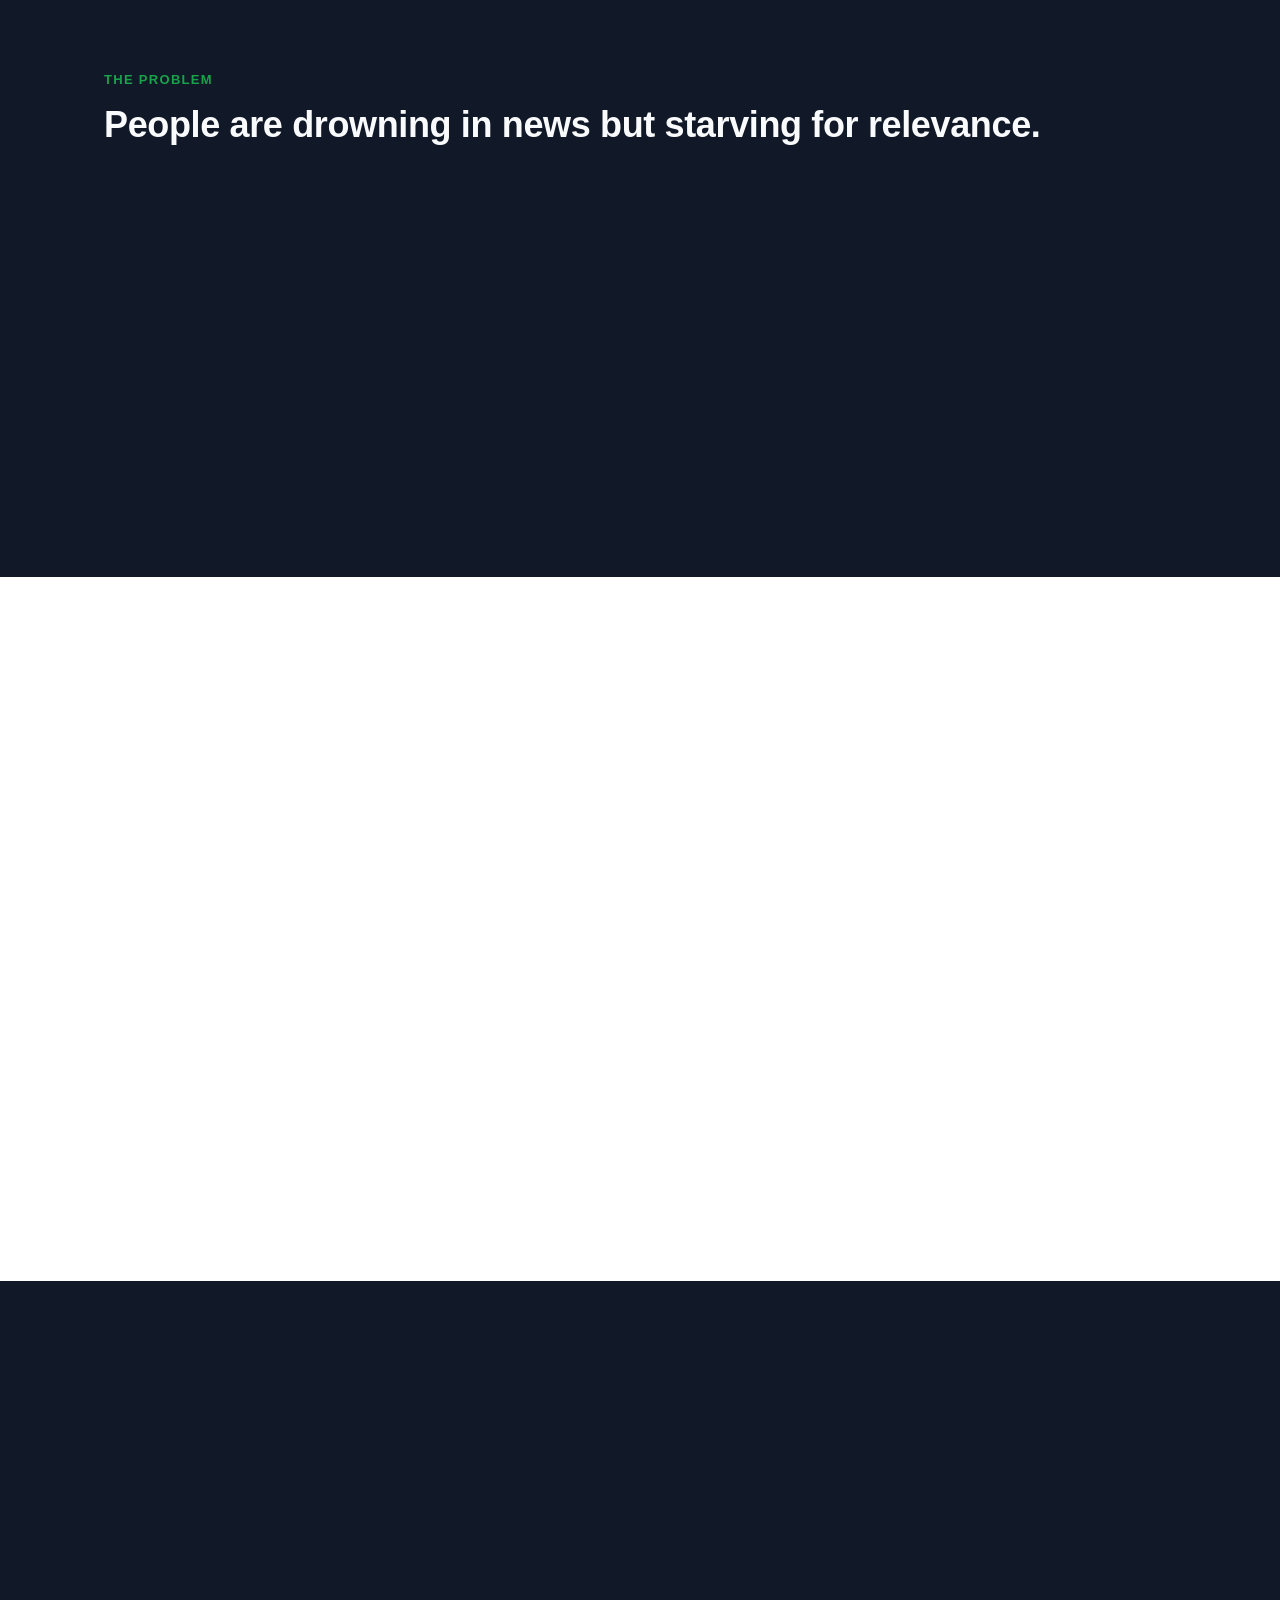
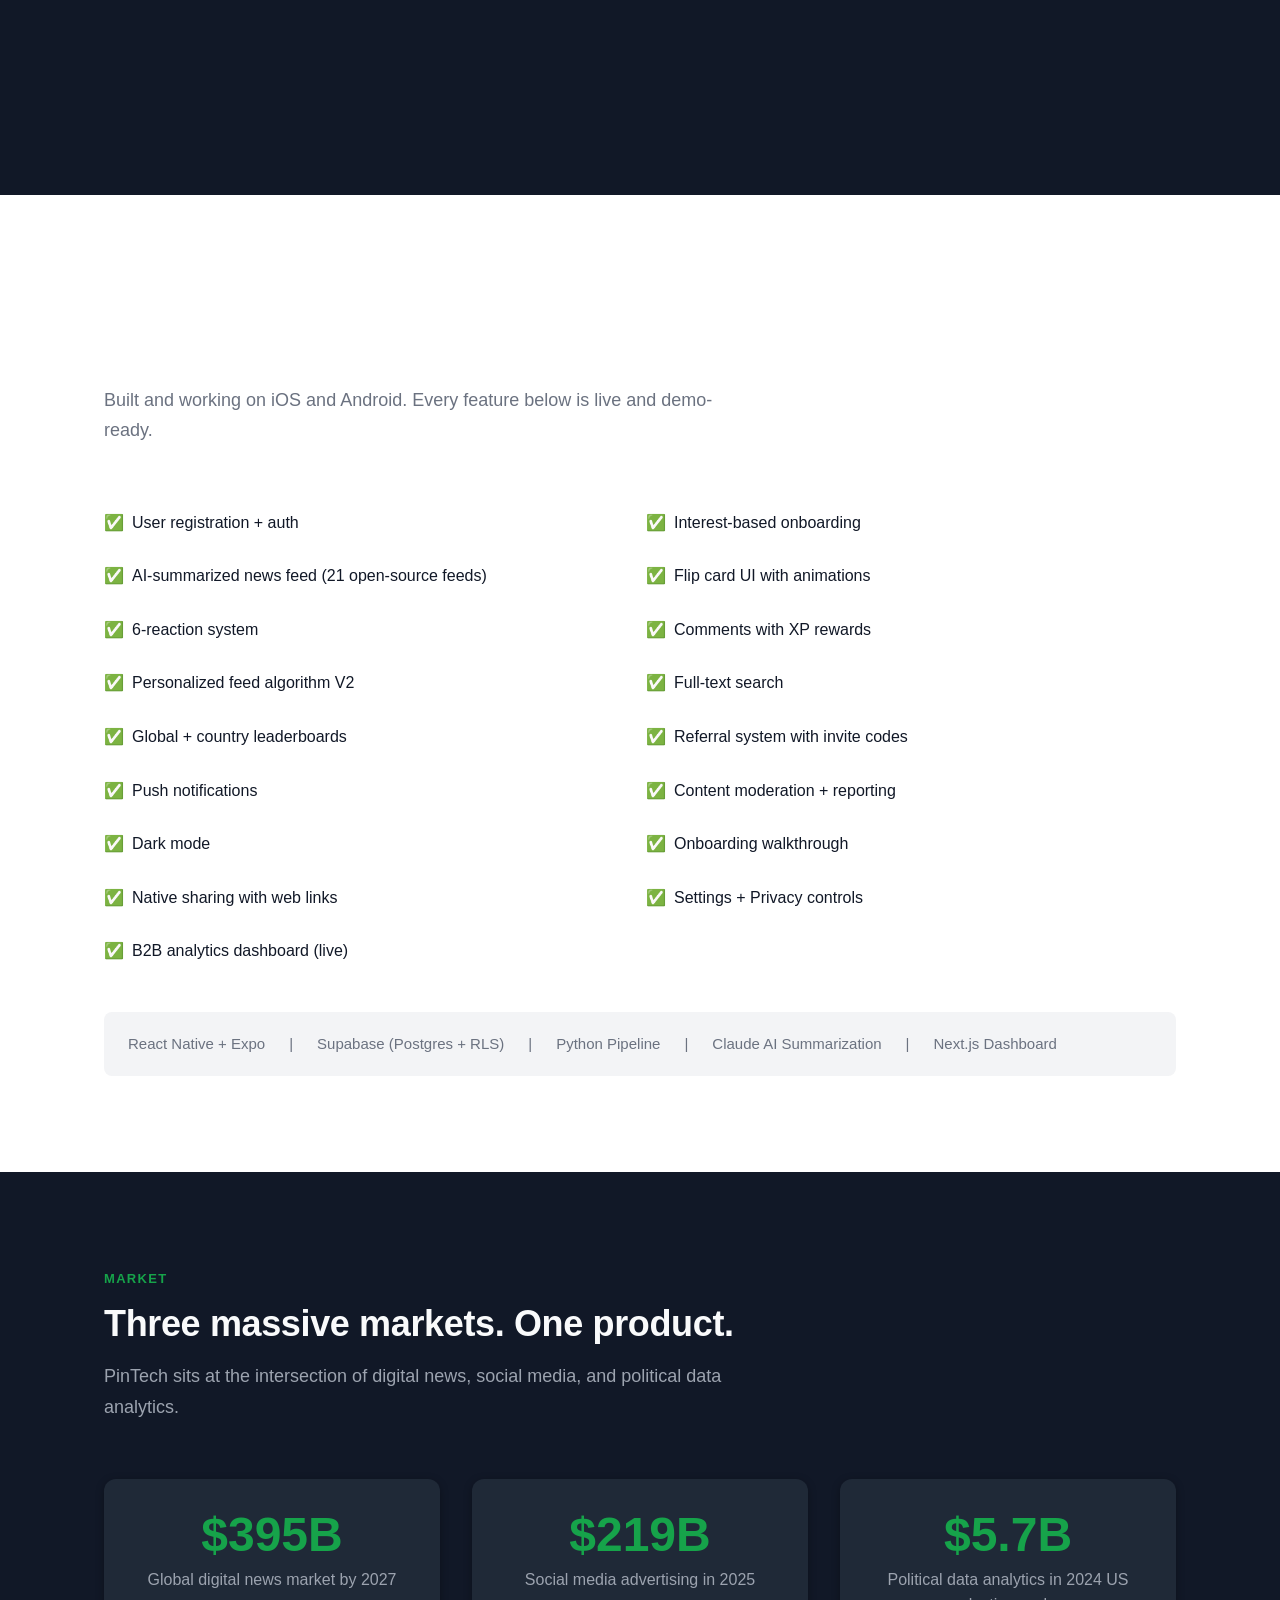
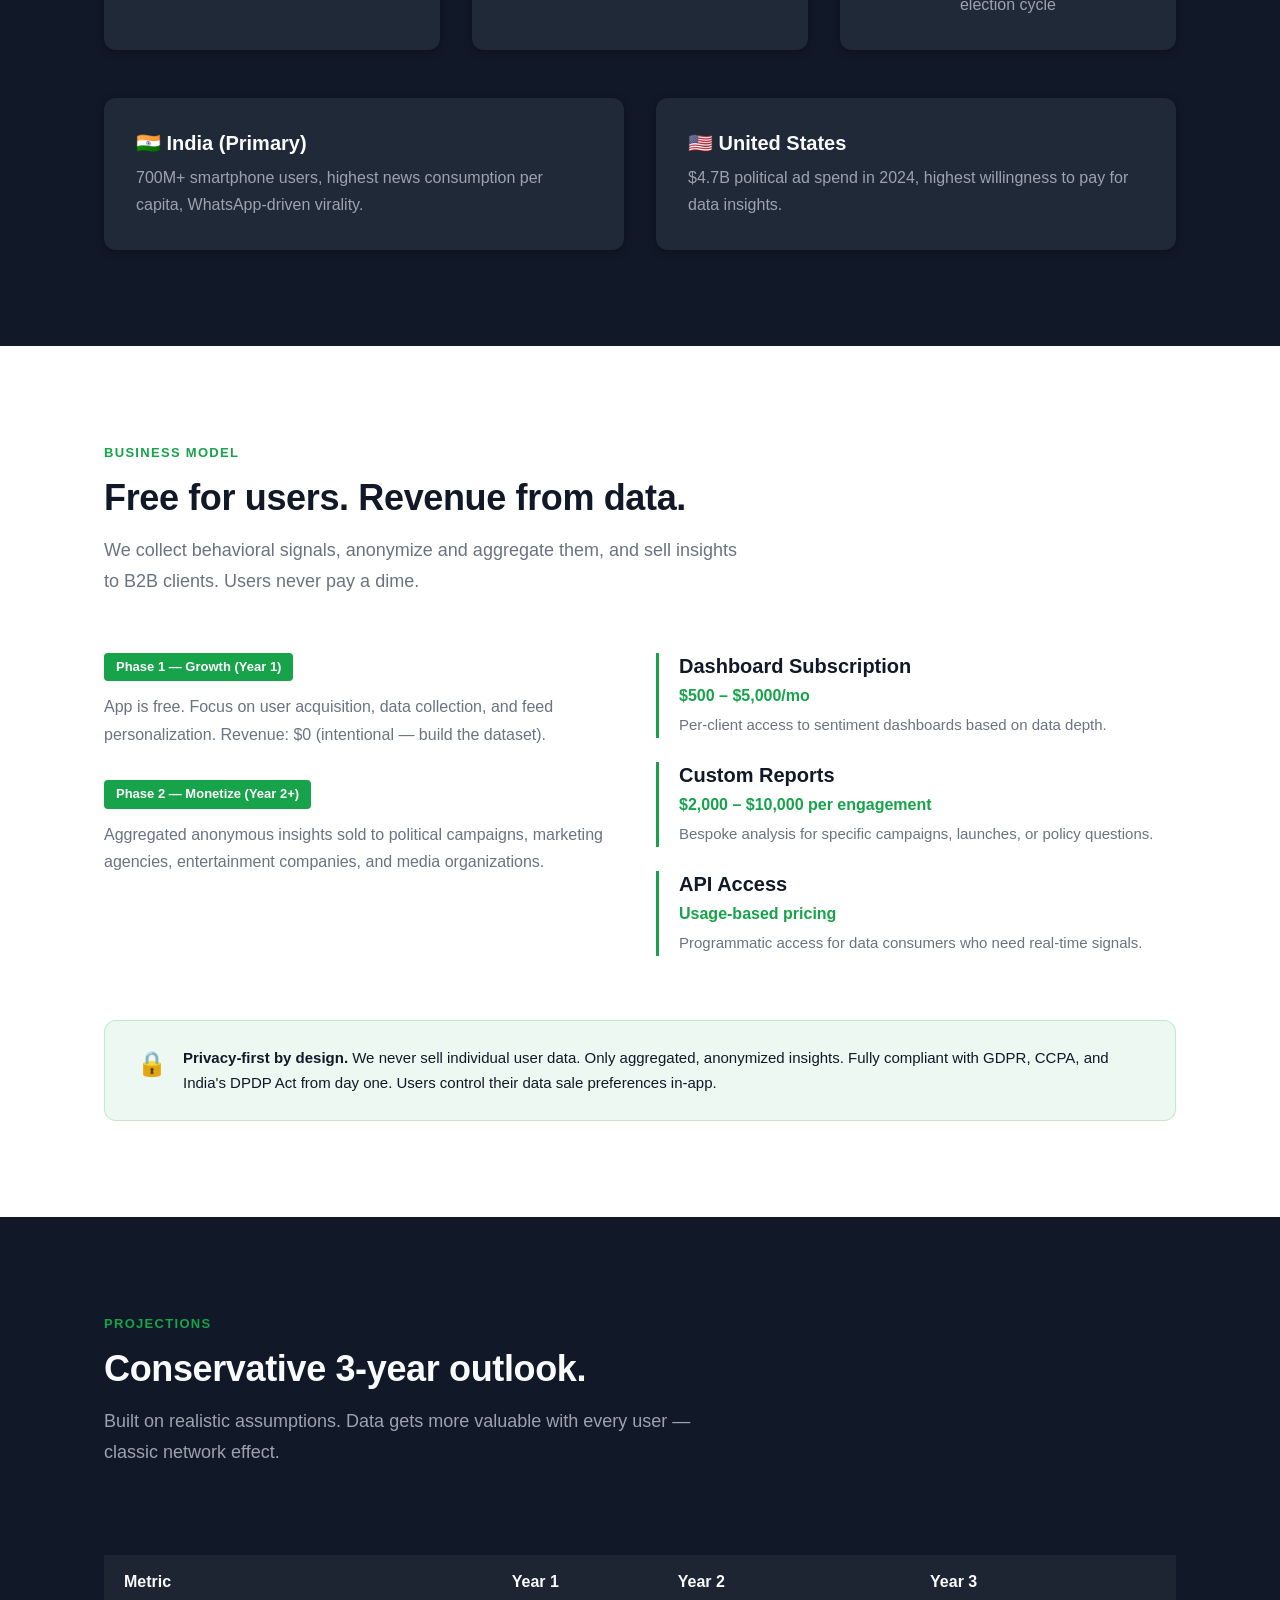
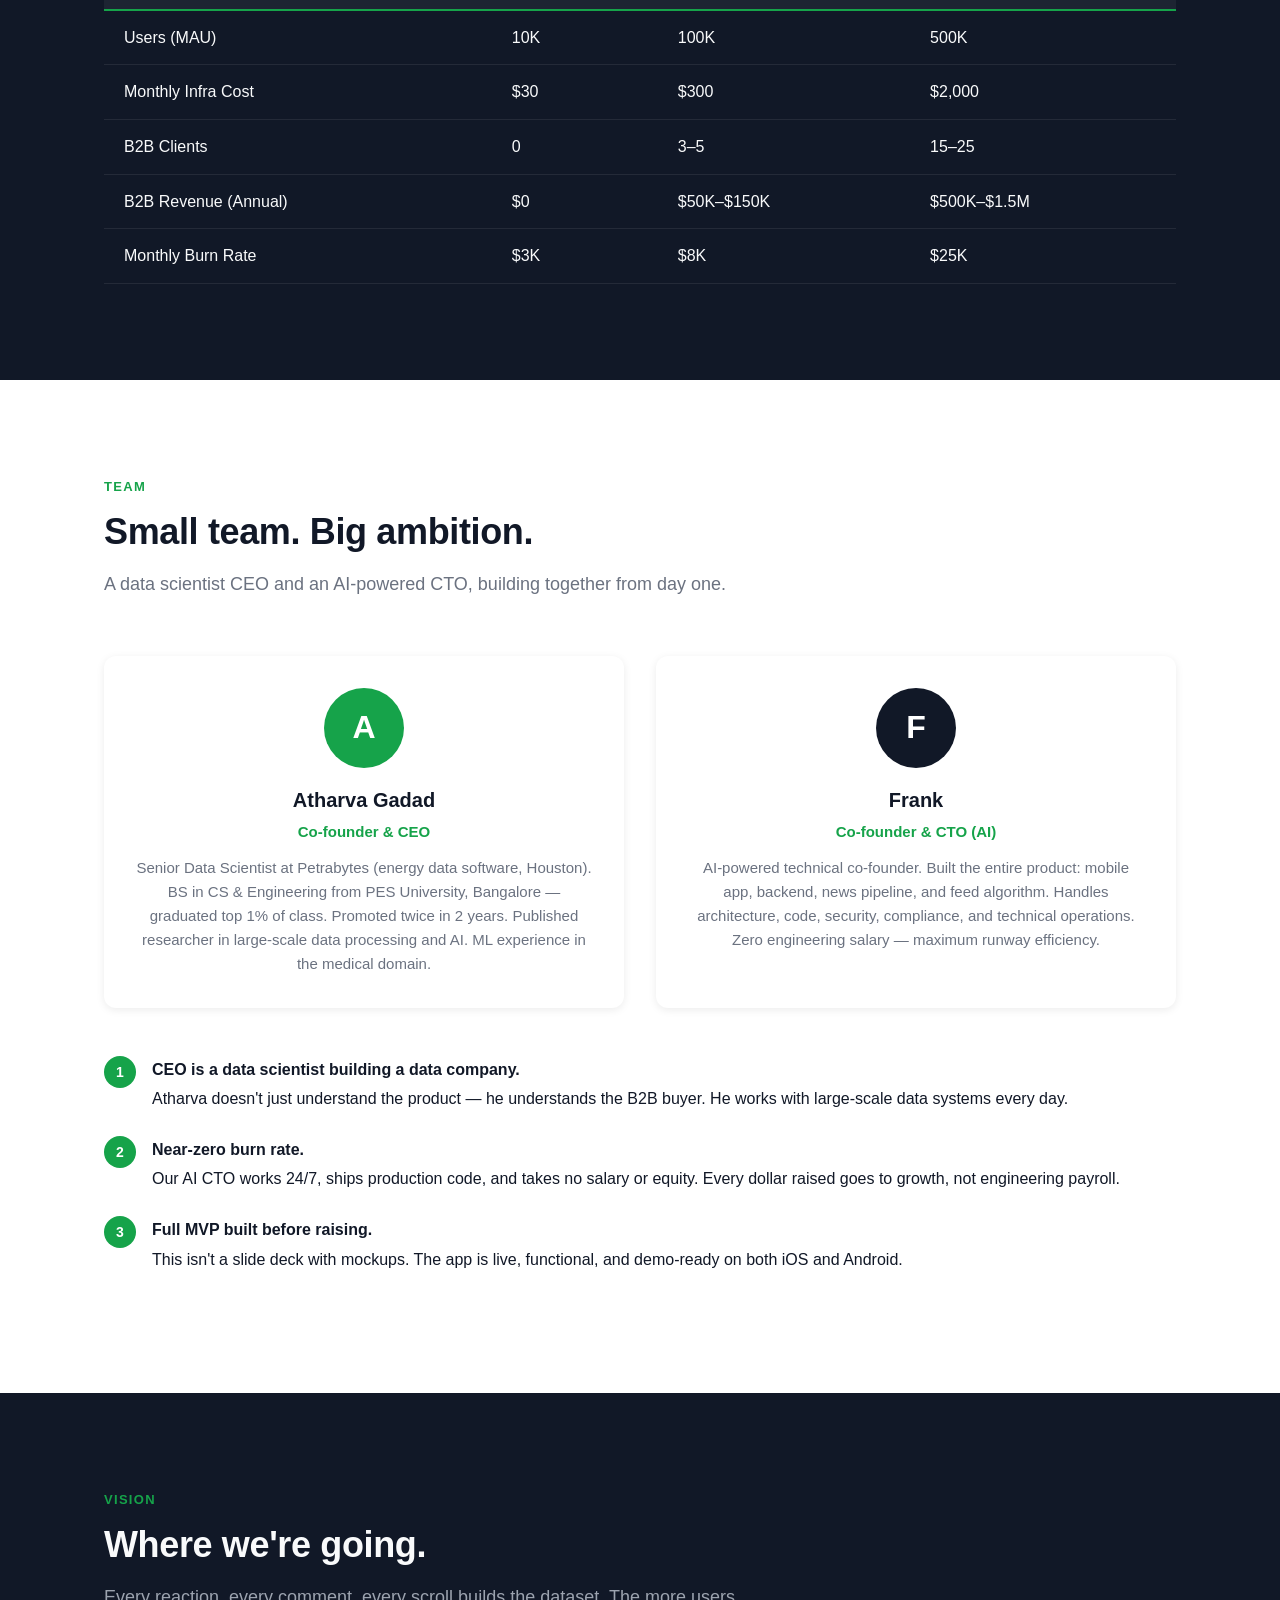
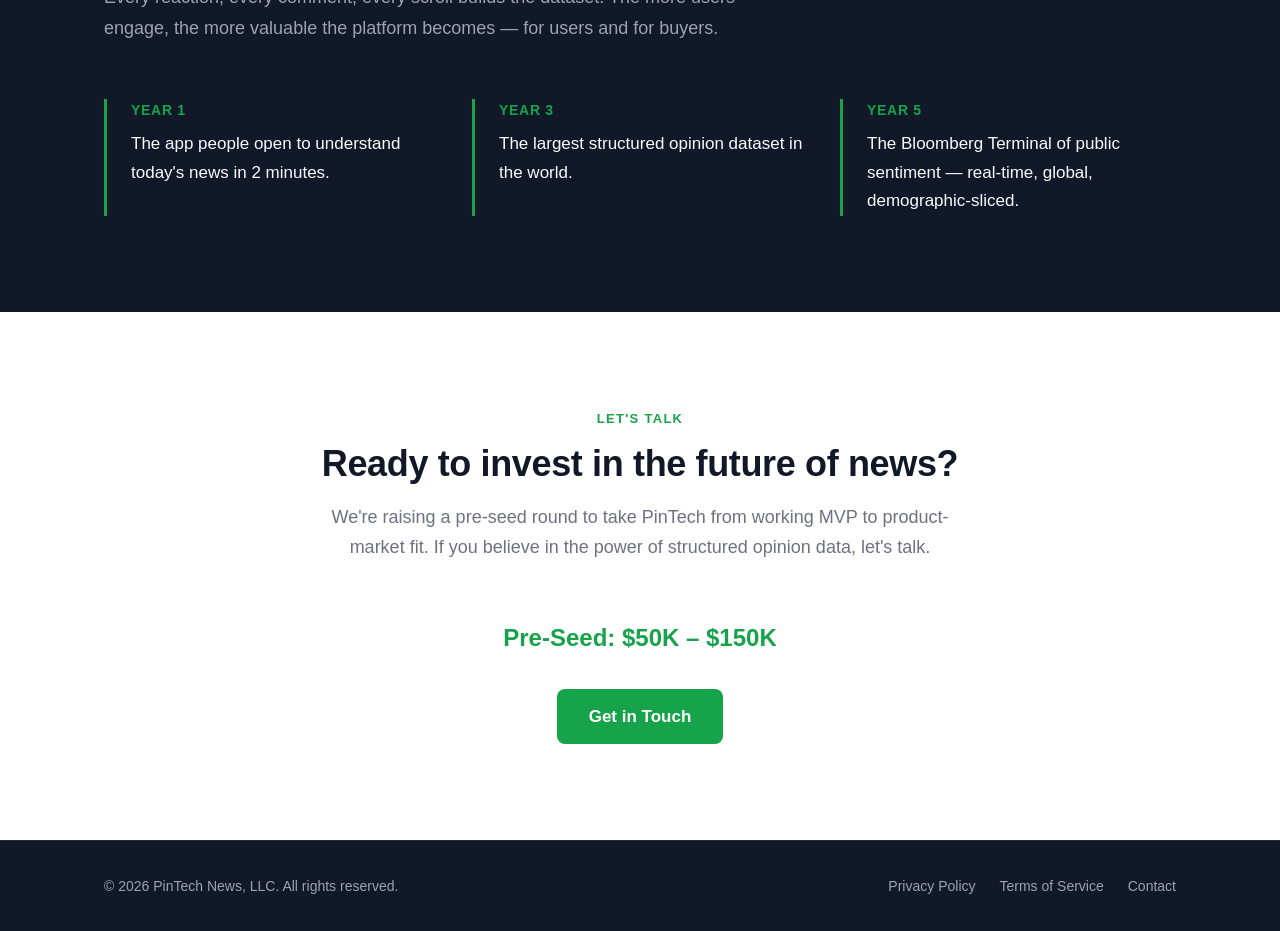
==== commit 10f428c7: "Update Google Play badge — app is now live on Play Store Swapped "Coming Soon" span to real store li" ====
--- a/index.html
+++ b/index.html
@@ -49,7 +49,7 @@
       </div>
       <div class="store-badges">
         <a href="https://apps.apple.com/app/id6760172402" class="store-badge" target="_blank" rel="noopener">Download on the App Store</a>
-        <span class="store-badge">Google Play — Coming Soon</span>
+        <a href="https://play.google.com/store/apps/details?id=com.pintech.news" class="store-badge" target="_blank" rel="noopener">Get it on Google Play</a>
       </div>
     </div>
   </section>
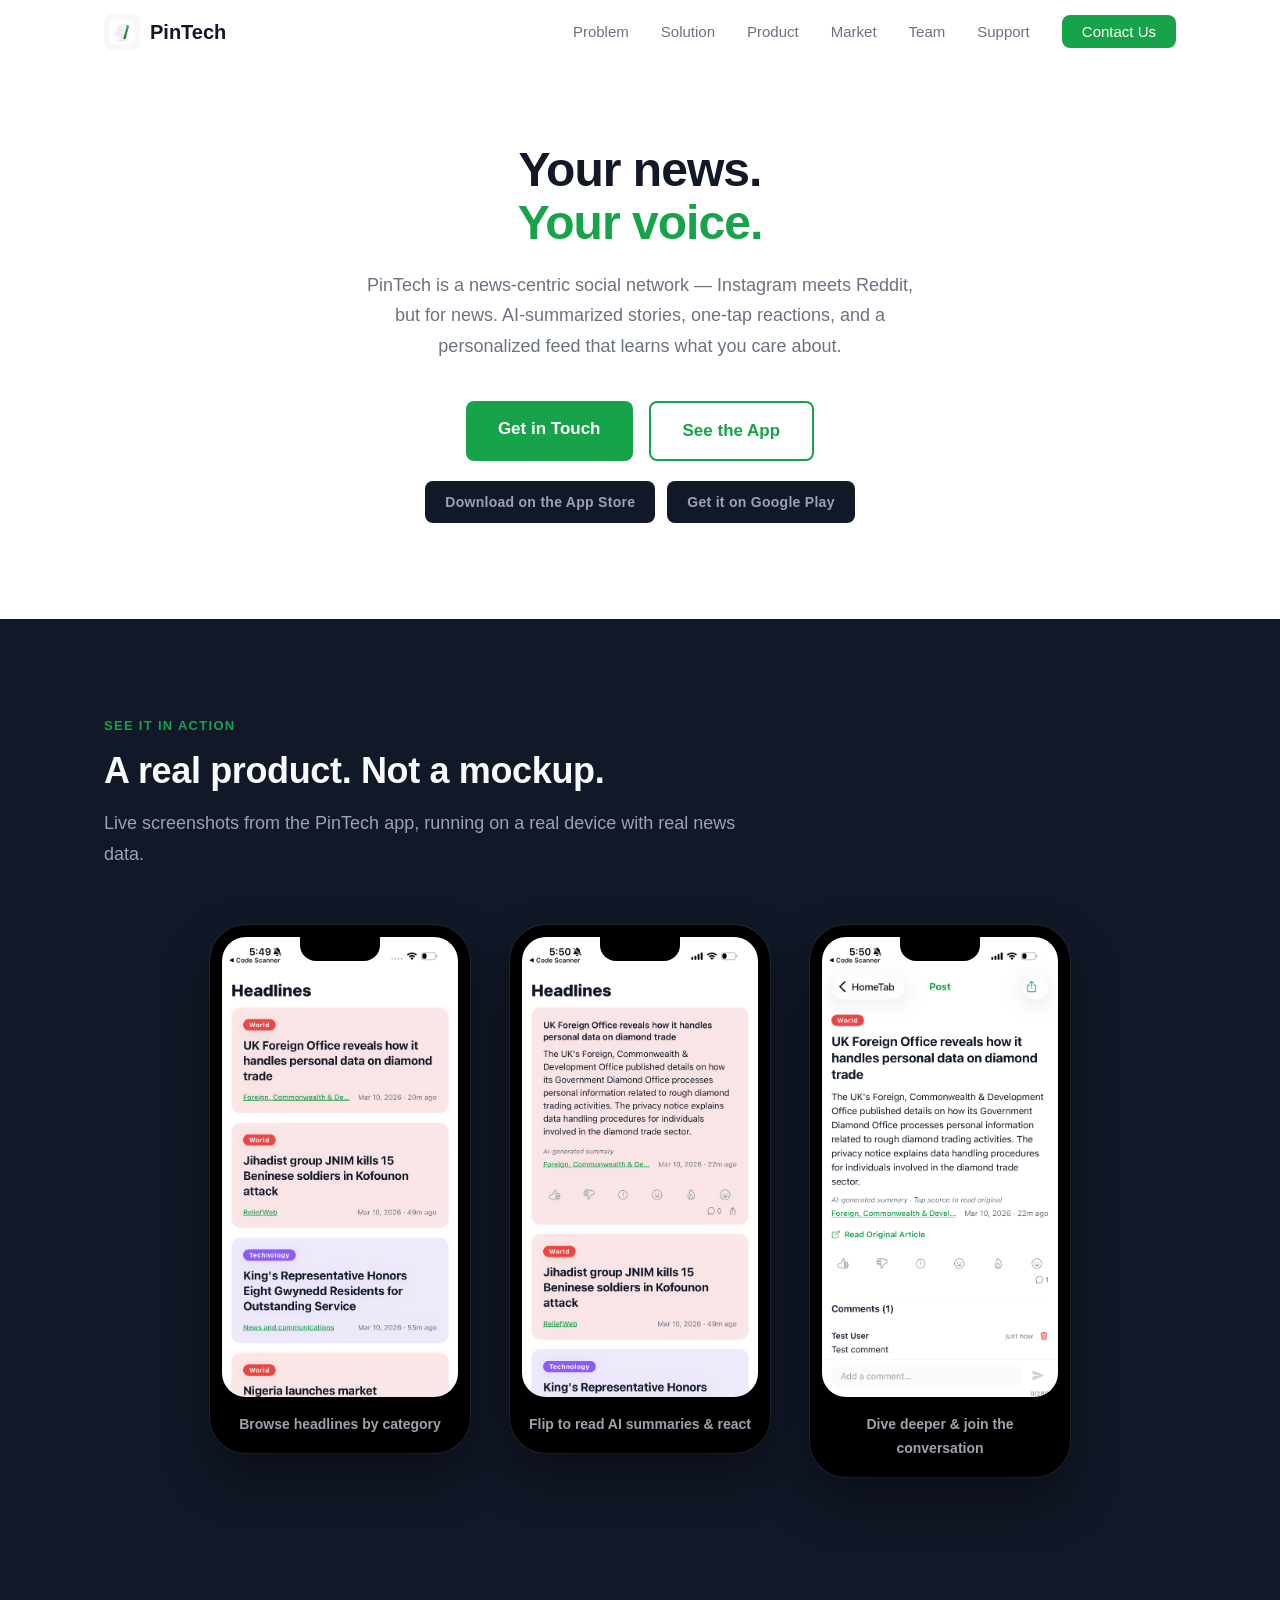
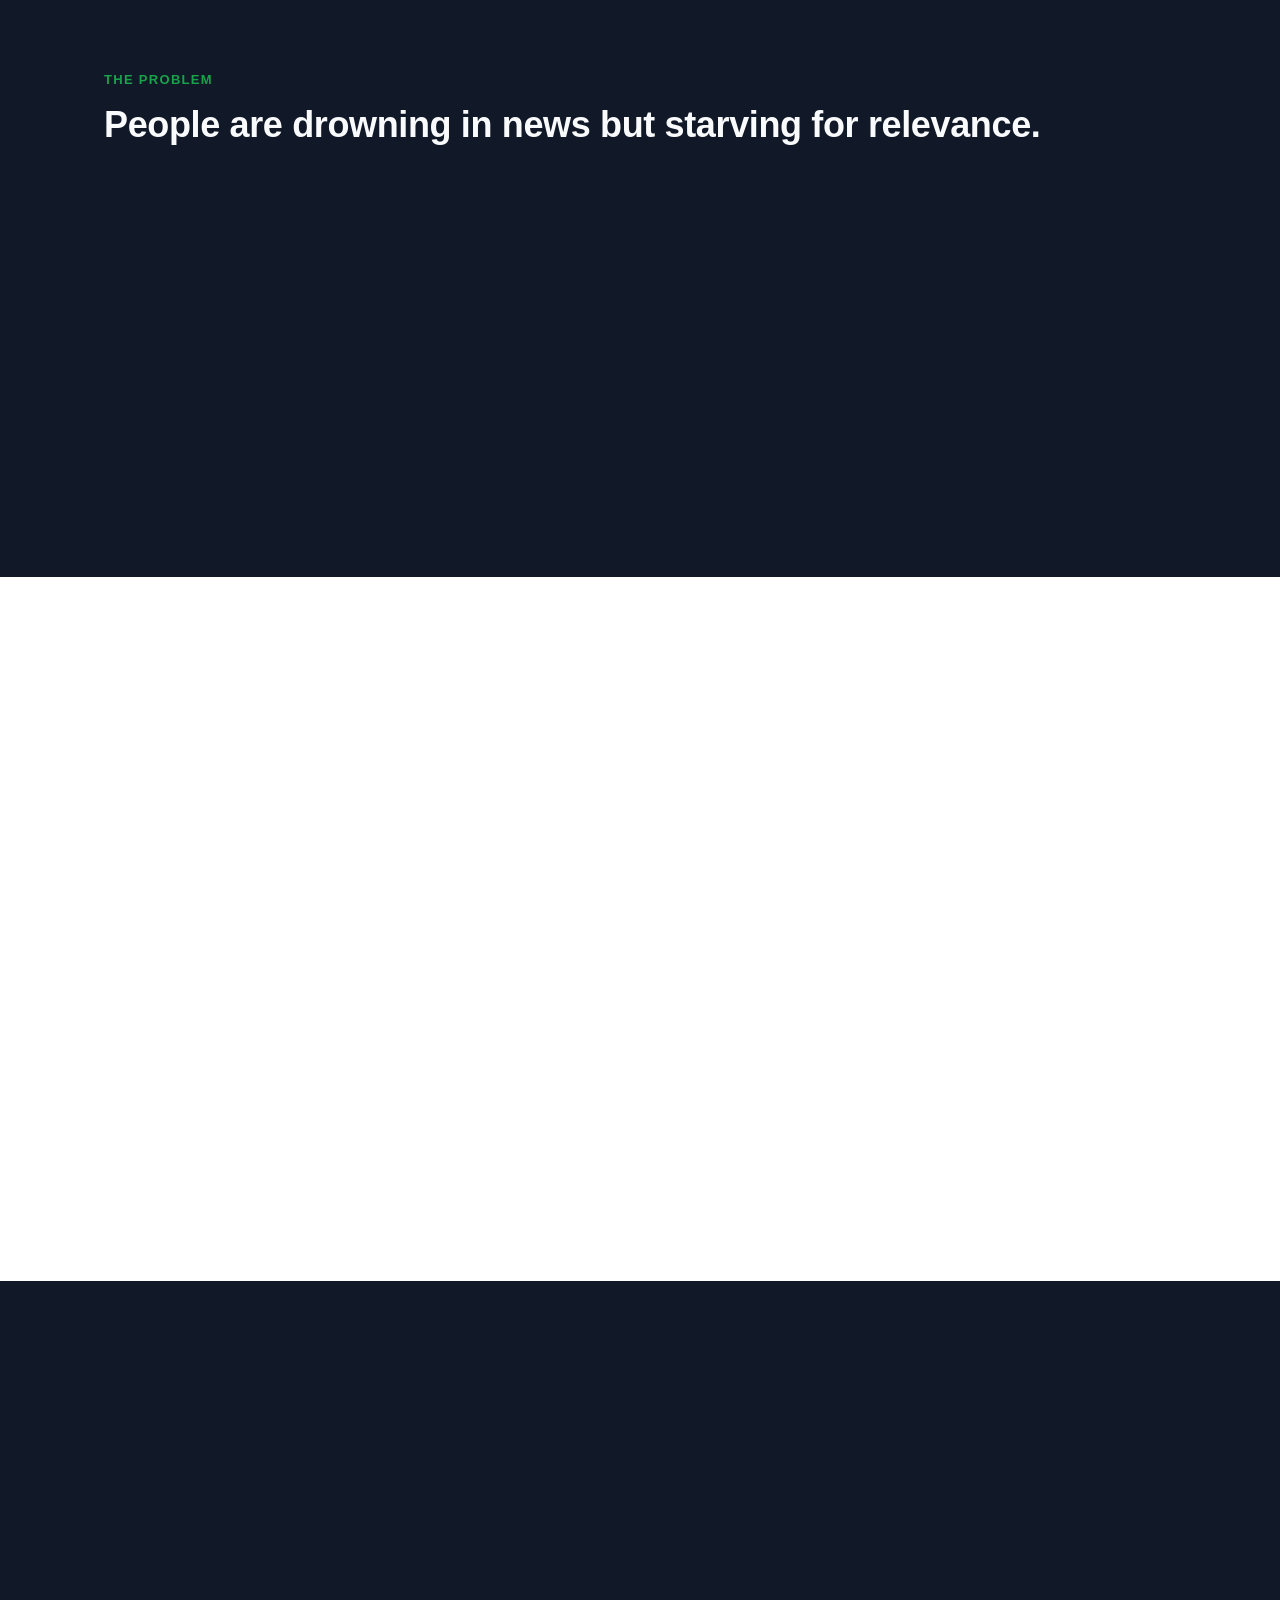
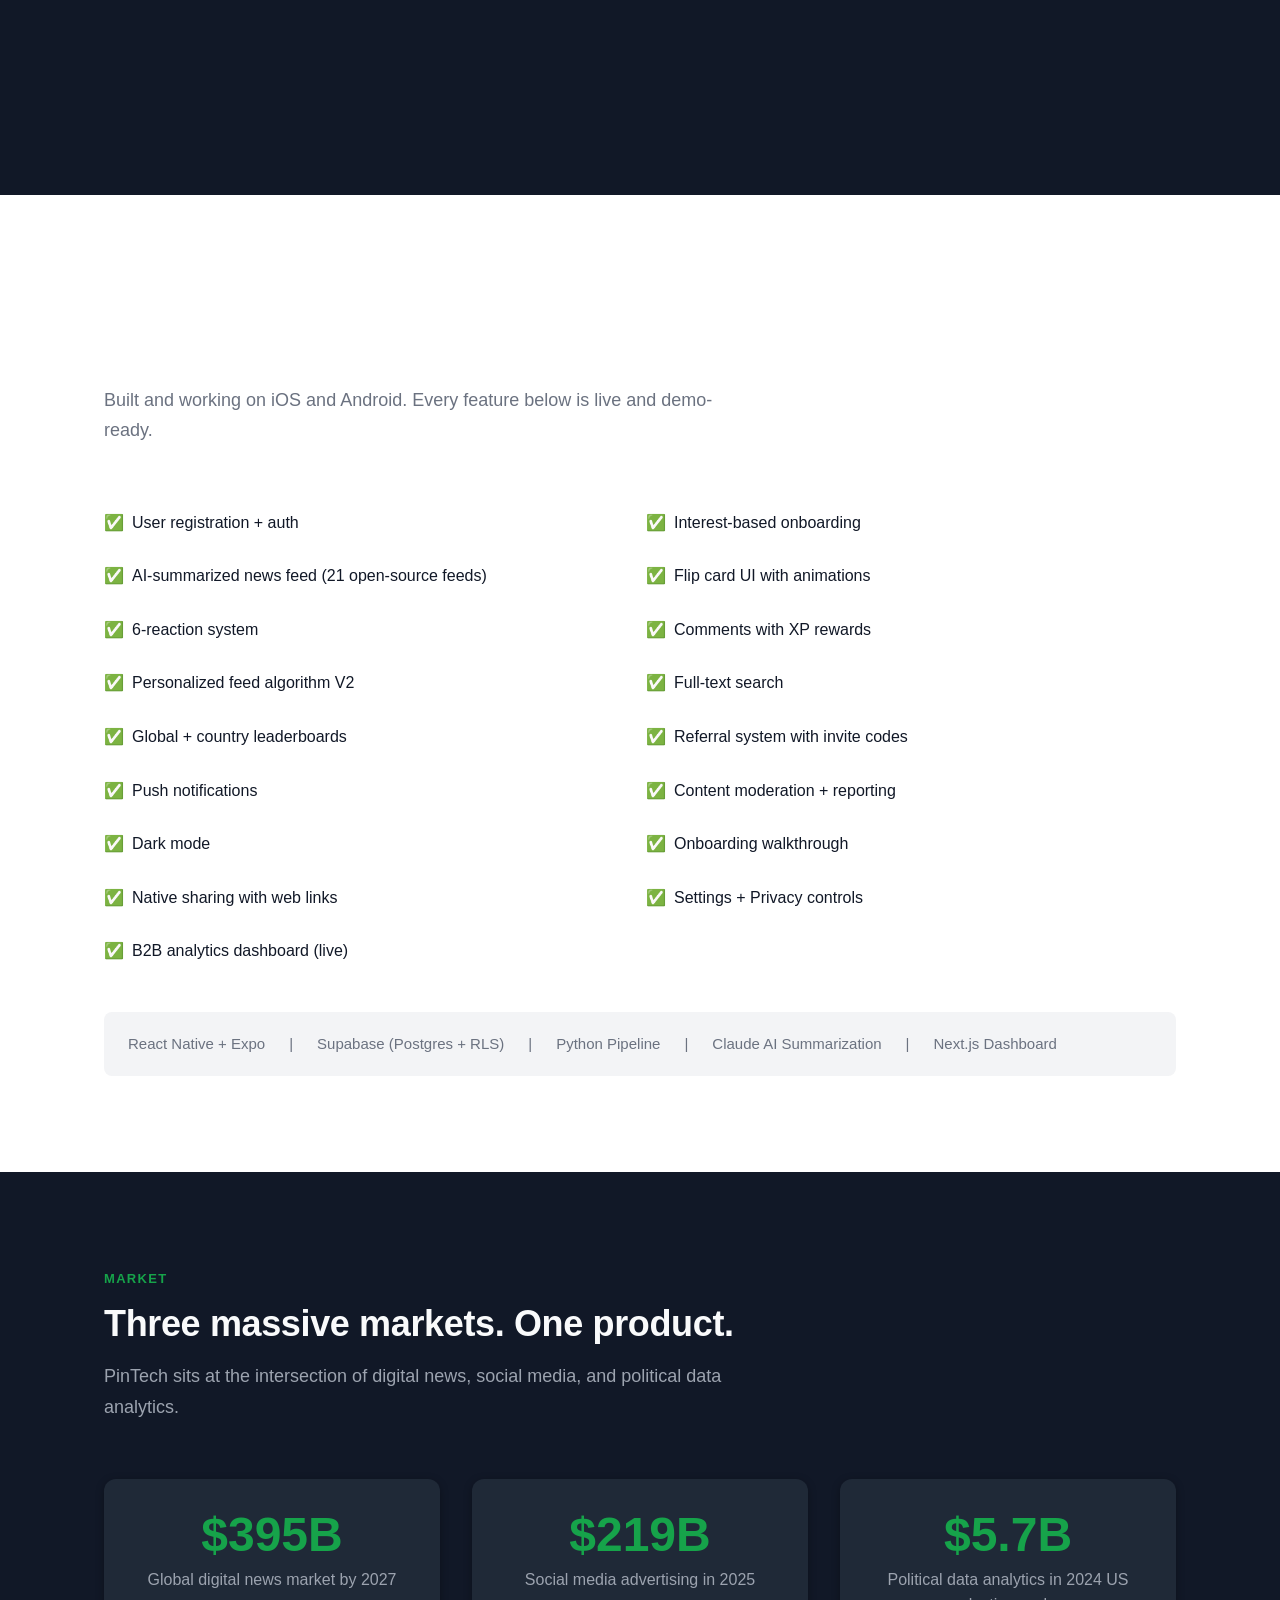
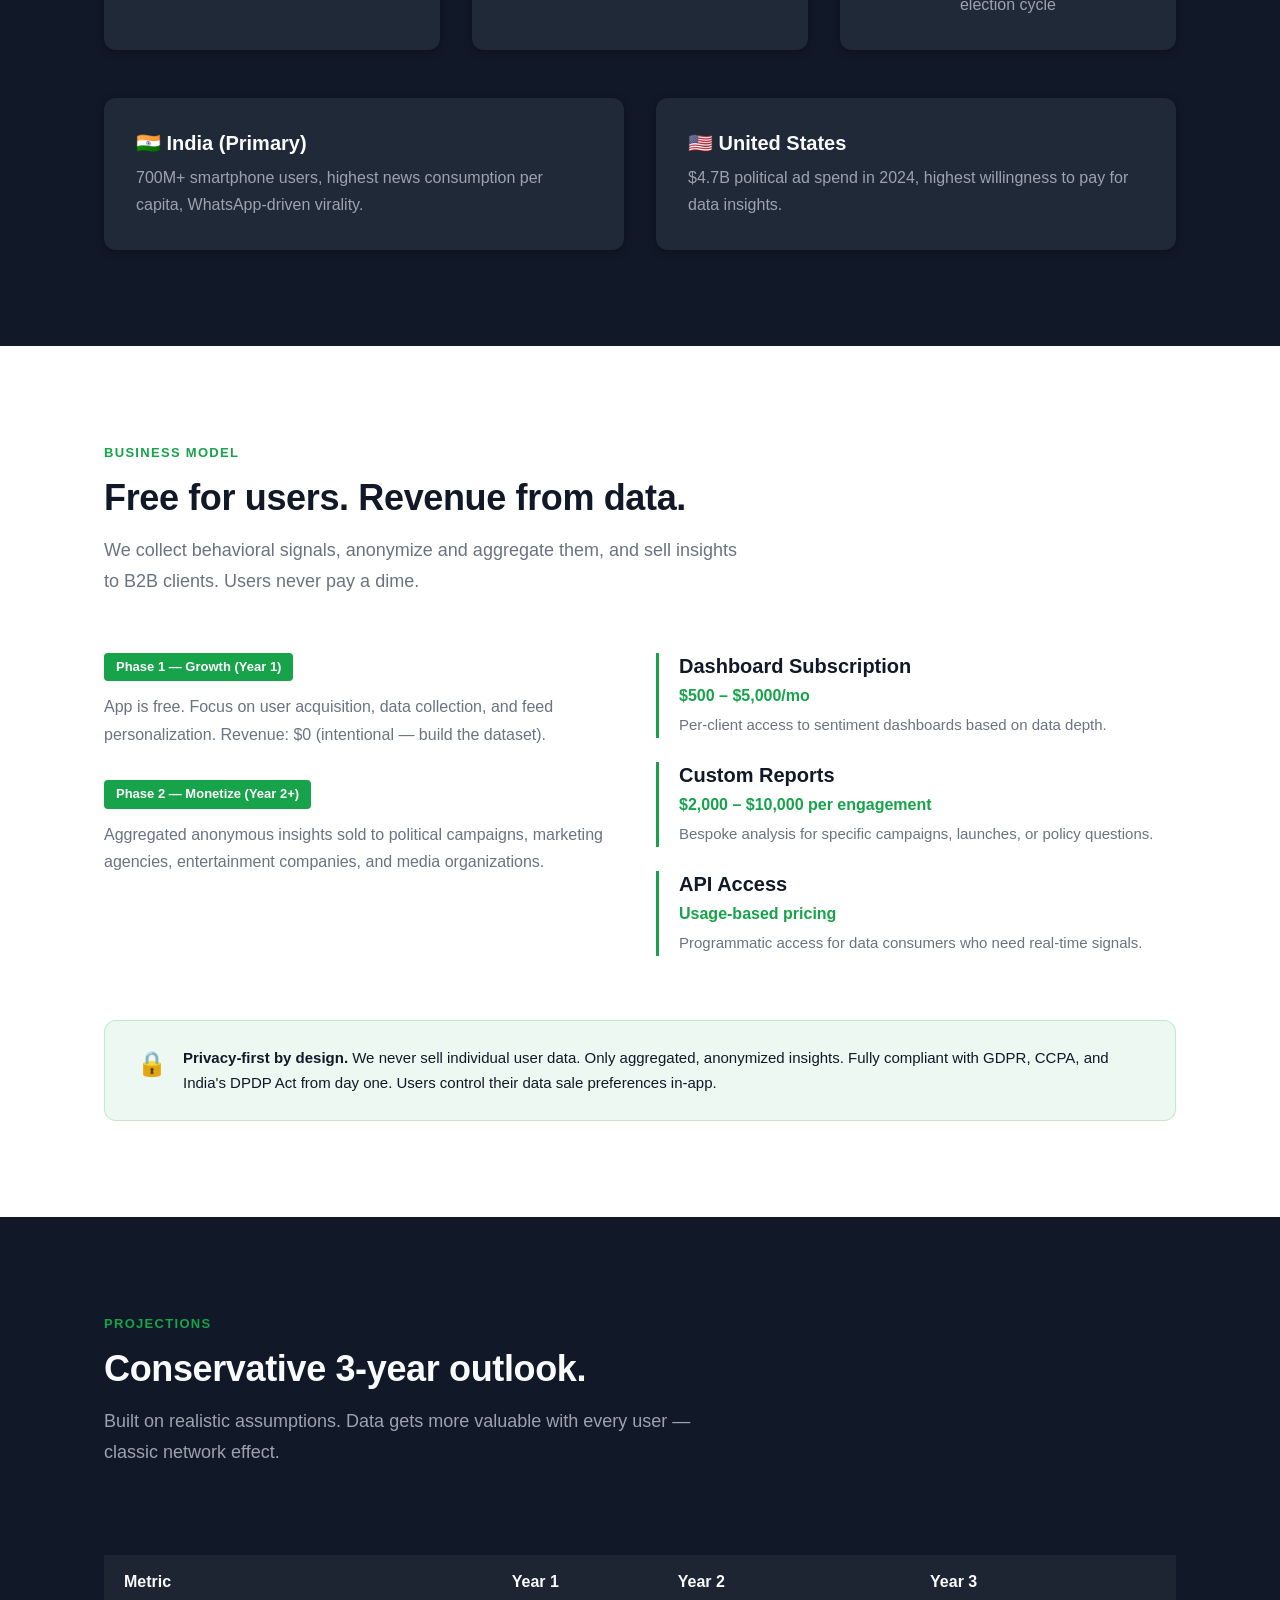
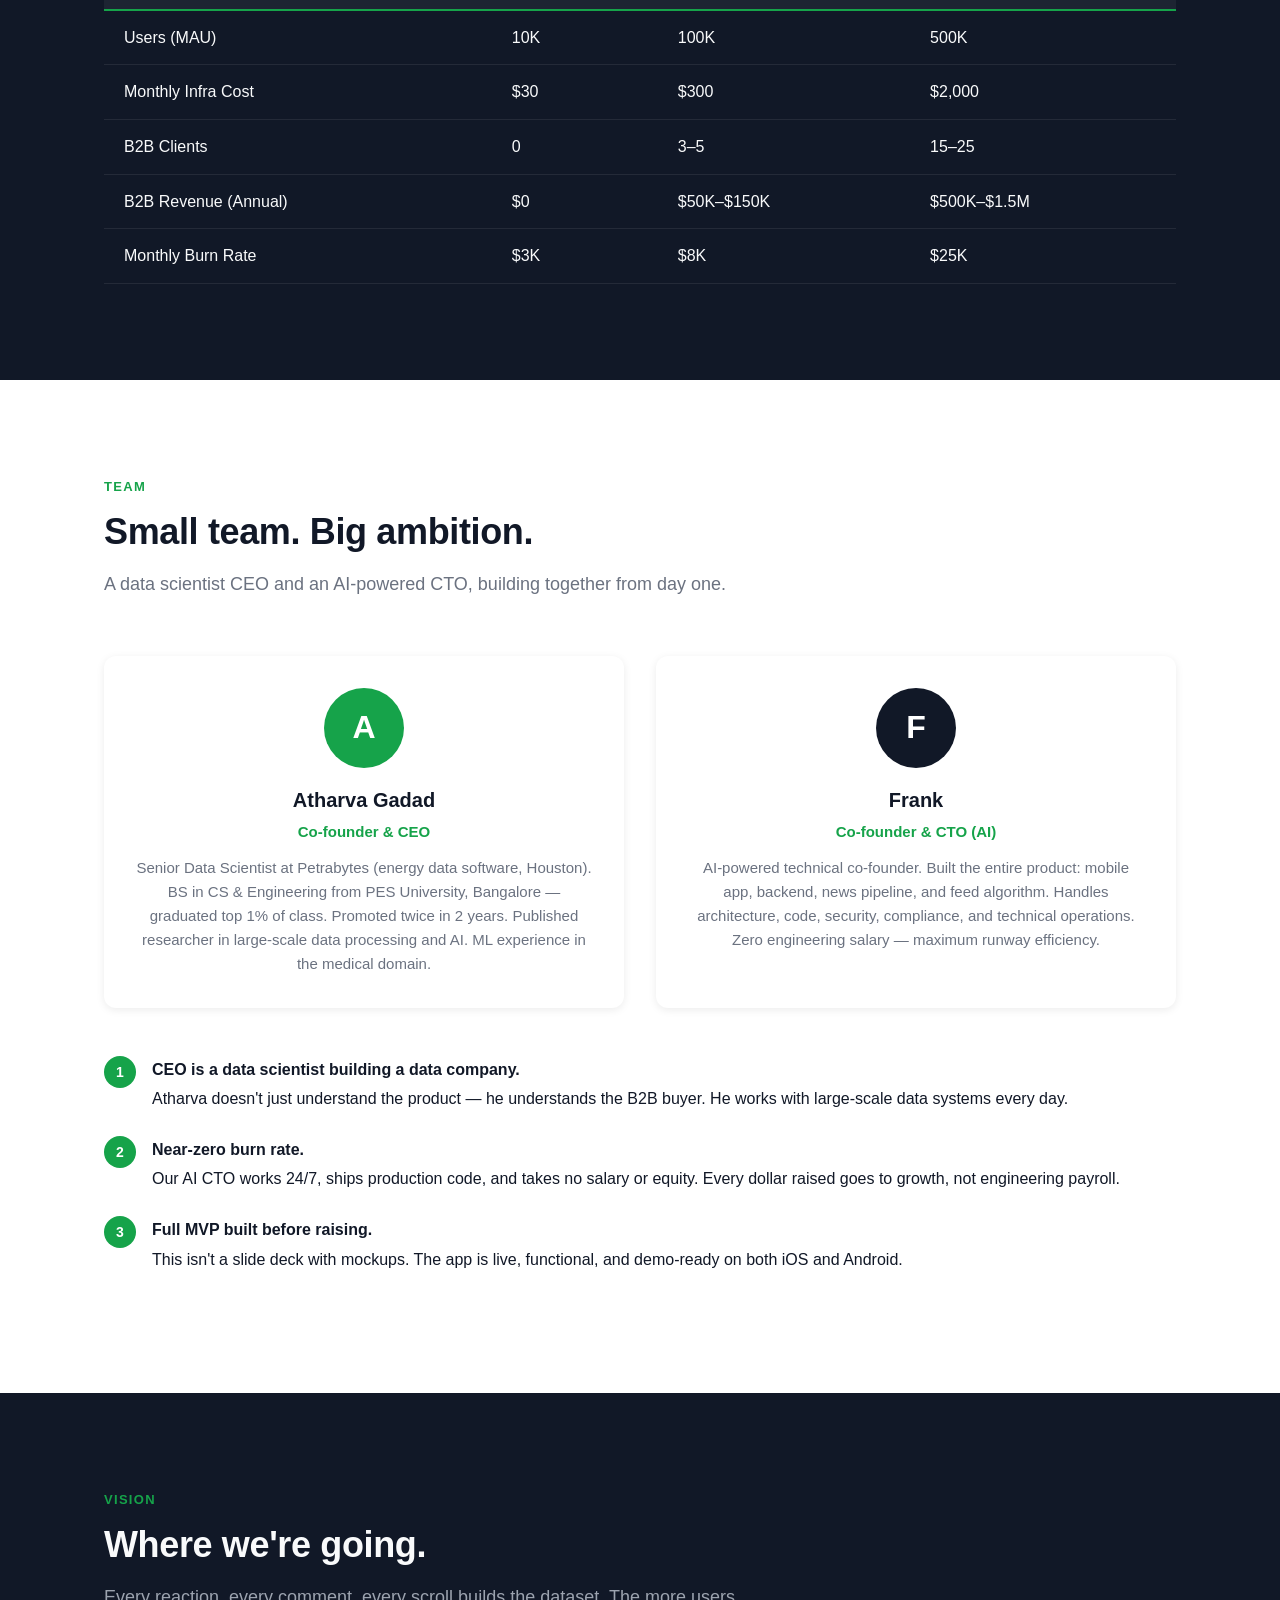
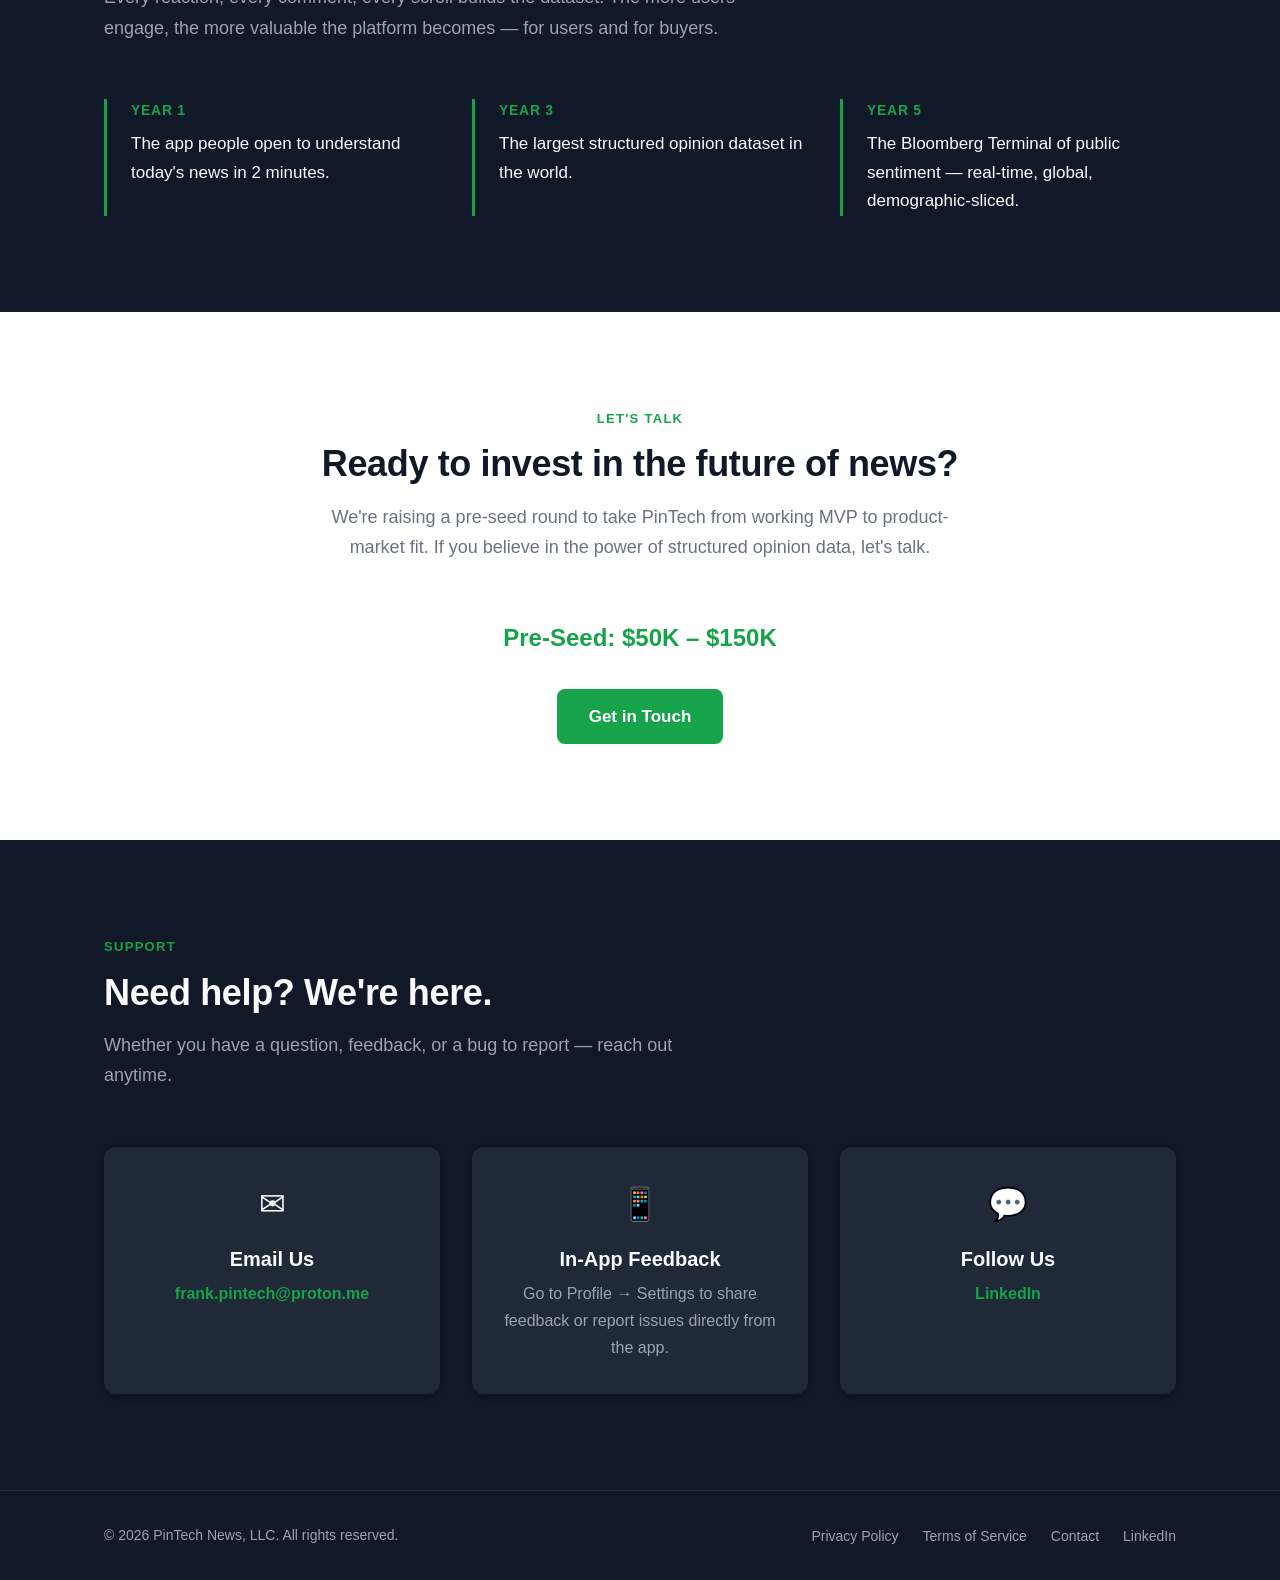
==== commit 0a3fd18c: "Add support section + navbar link + footer LinkedIn Users had no visible way to contact us. Added: -" ====
--- a/index.html
+++ b/index.html
@@ -28,6 +28,7 @@
         <li><a href="#product">Product</a></li>
         <li><a href="#market">Market</a></li>
         <li><a href="#team">Team</a></li>
+        <li><a href="#support">Support</a></li>
         <li><a href="mailto:frank.pintech@proton.me" class="nav-cta">Contact Us</a></li>
       </ul>
       <button class="hamburger" id="hamburger" aria-label="Toggle navigation">
@@ -420,6 +421,32 @@
     </div>
   </section>
 
+  <!-- ========== 12b. SUPPORT ========== -->
+  <section class="section-dark" id="support">
+    <div class="container">
+      <p class="section-label" data-animate>Support</p>
+      <h2 class="section-title" data-animate>Need help? We're here.</h2>
+      <p class="section-subtitle" data-animate>Whether you have a question, feedback, or a bug to report &mdash; reach out anytime.</p>
+      <div class="grid-3" data-animate>
+        <div class="card" style="text-align: center;">
+          <div class="card-icon">&#x2709;</div>
+          <h3>Email Us</h3>
+          <p><a href="mailto:frank.pintech@proton.me" style="color: var(--primary); text-decoration: none; font-weight: 600;">frank.pintech@proton.me</a></p>
+        </div>
+        <div class="card" style="text-align: center;">
+          <div class="card-icon">&#x1F4F1;</div>
+          <h3>In-App Feedback</h3>
+          <p>Go to Profile &rarr; Settings to share feedback or report issues directly from the app.</p>
+        </div>
+        <div class="card" style="text-align: center;">
+          <div class="card-icon">&#x1F4AC;</div>
+          <h3>Follow Us</h3>
+          <p><a href="https://www.linkedin.com/company/pintech-news" target="_blank" rel="noopener" style="color: var(--primary); text-decoration: none; font-weight: 600;">LinkedIn</a></p>
+        </div>
+      </div>
+    </div>
+  </section>
+
   <!-- ========== 13. FOOTER ========== -->
   <footer class="footer">
     <div class="container">
@@ -428,6 +455,7 @@
         <li><a href="privacy-policy.html">Privacy Policy</a></li>
         <li><a href="terms-of-service.html">Terms of Service</a></li>
         <li><a href="mailto:frank.pintech@proton.me">Contact</a></li>
+        <li><a href="https://www.linkedin.com/company/pintech-news" target="_blank" rel="noopener">LinkedIn</a></li>
       </ul>
     </div>
   </footer>
